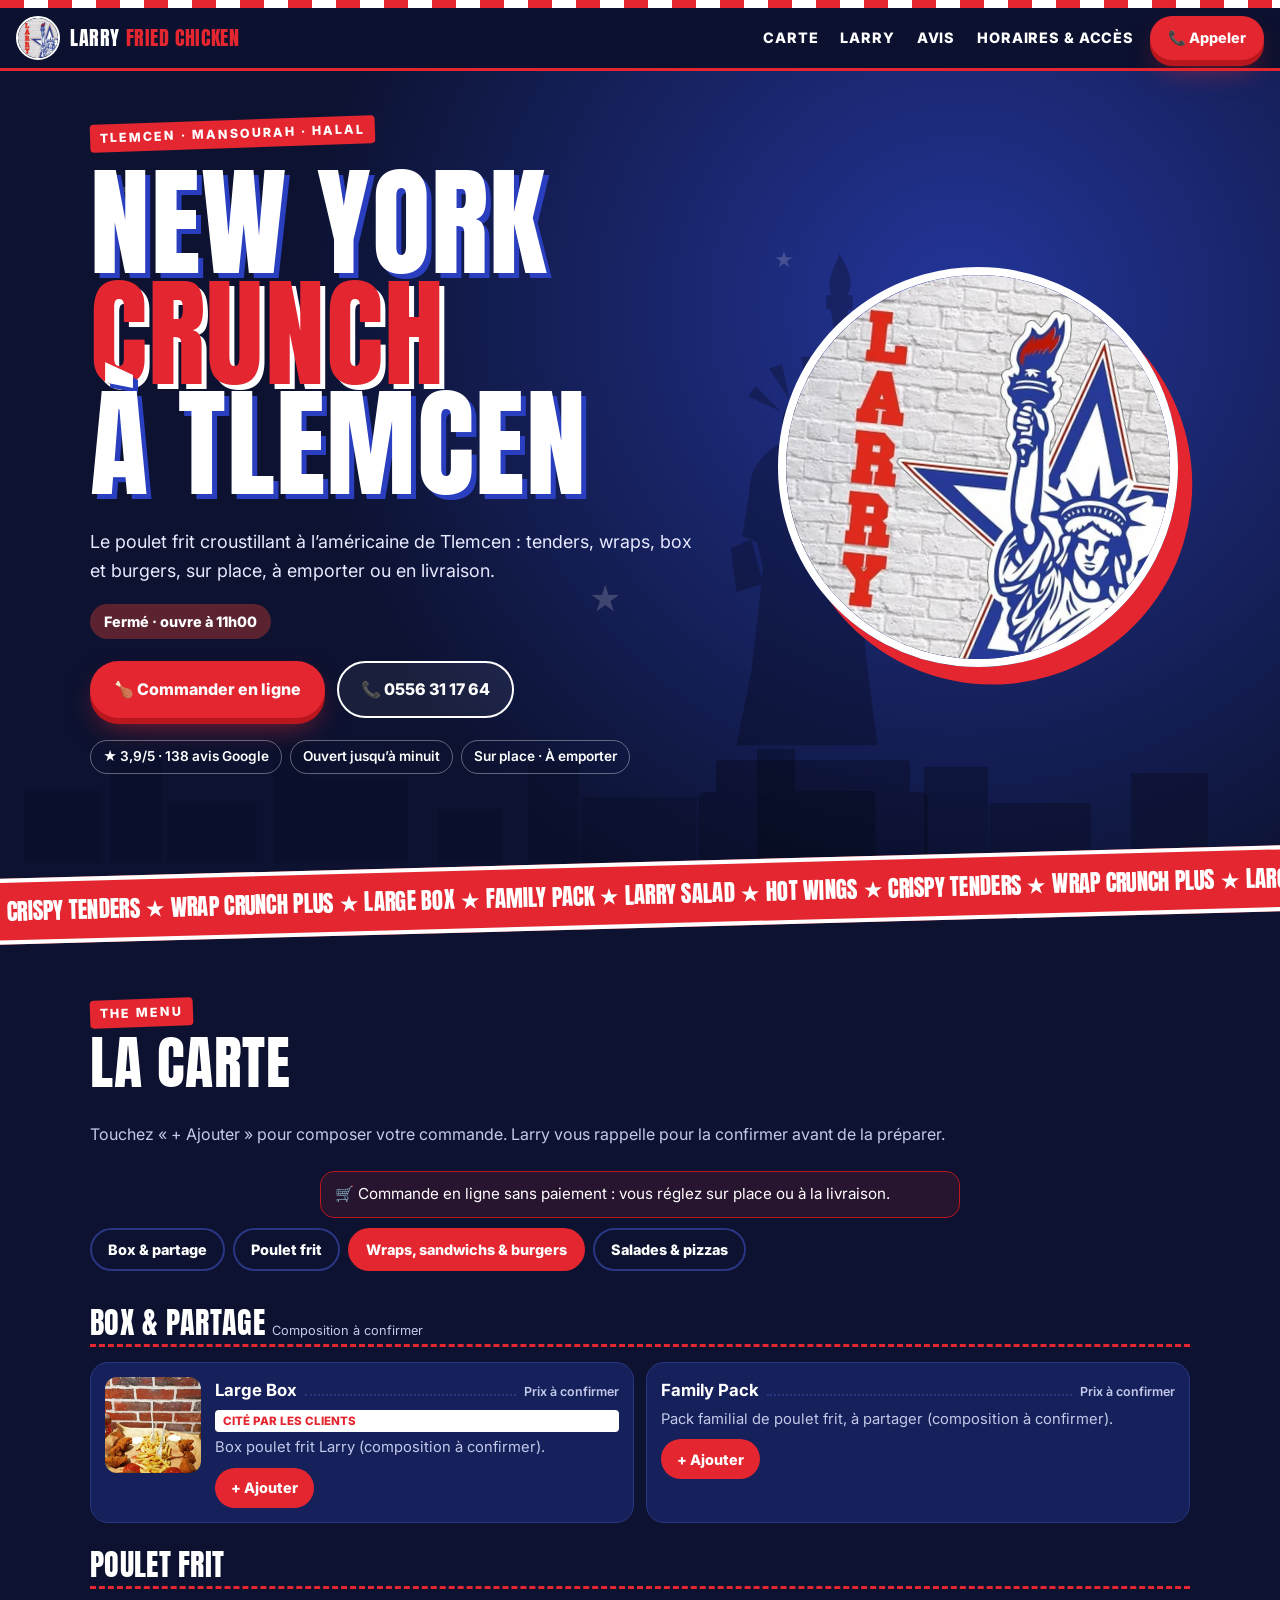
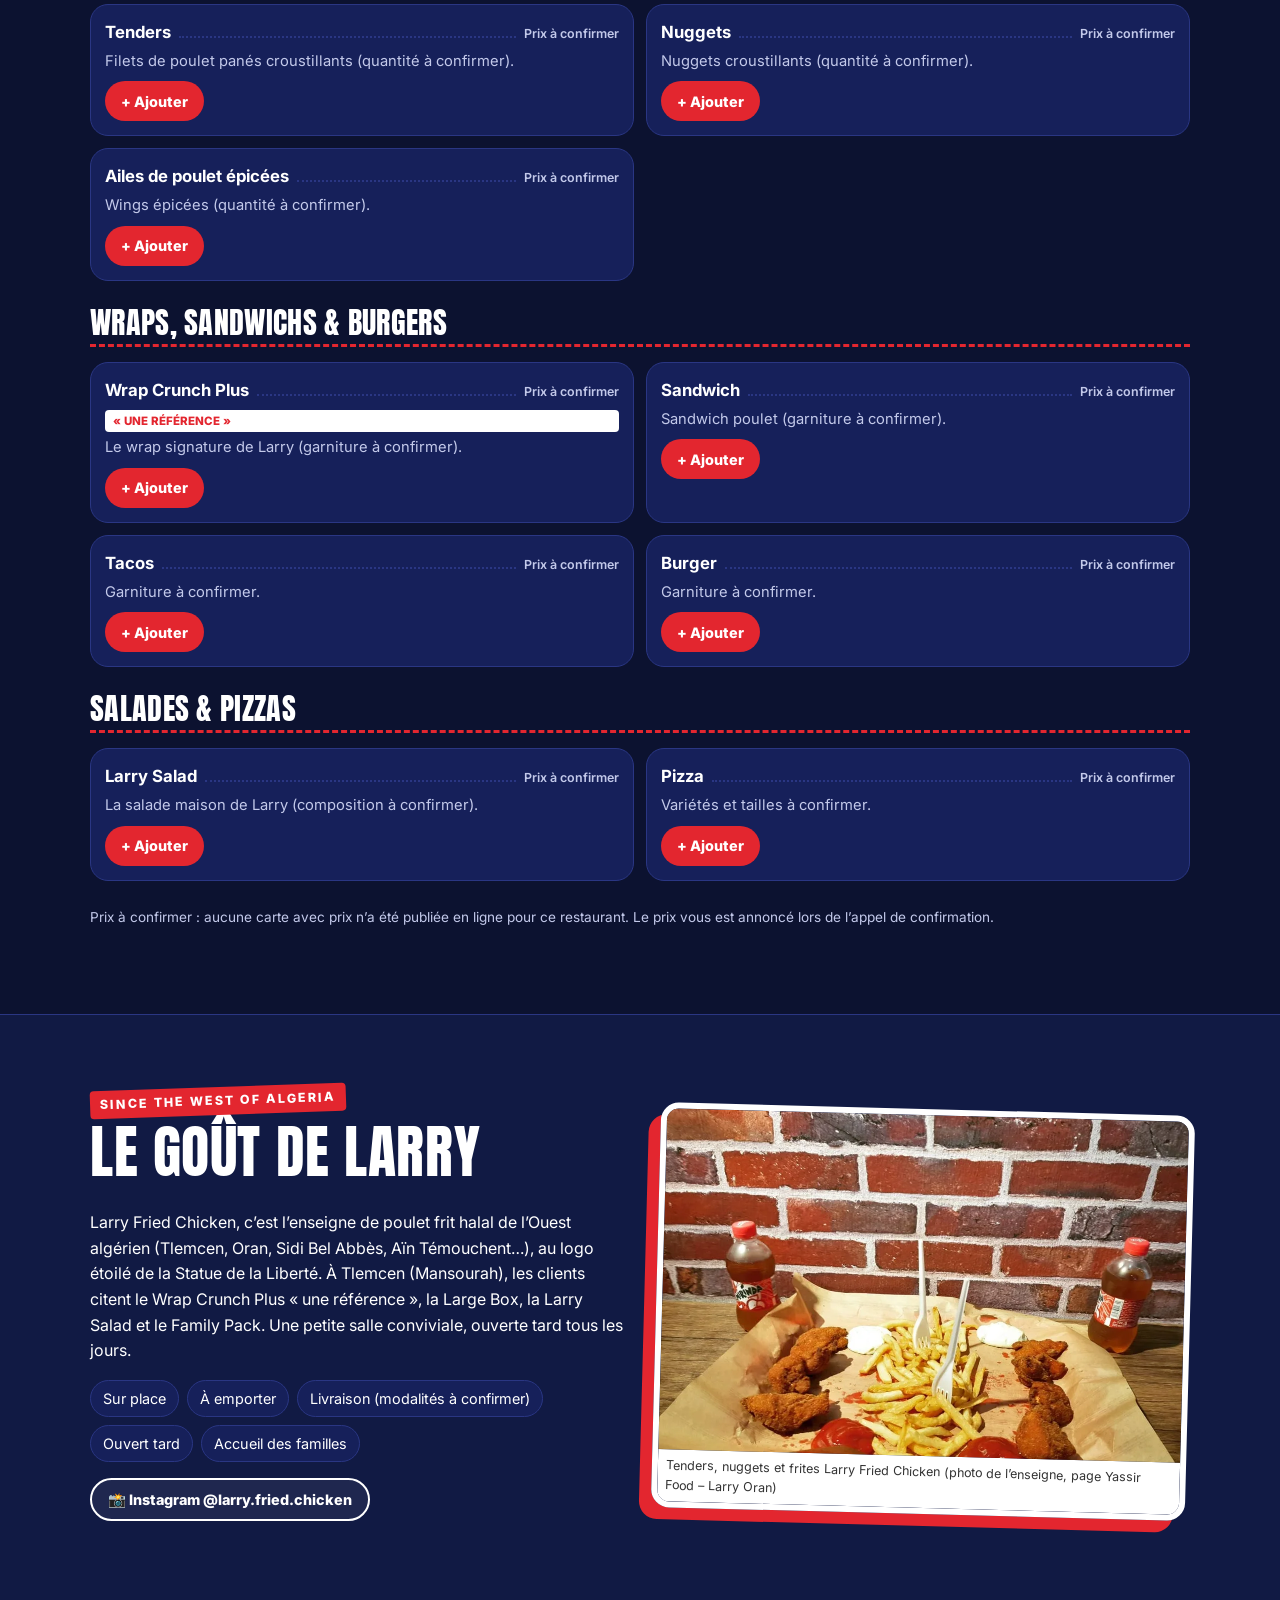
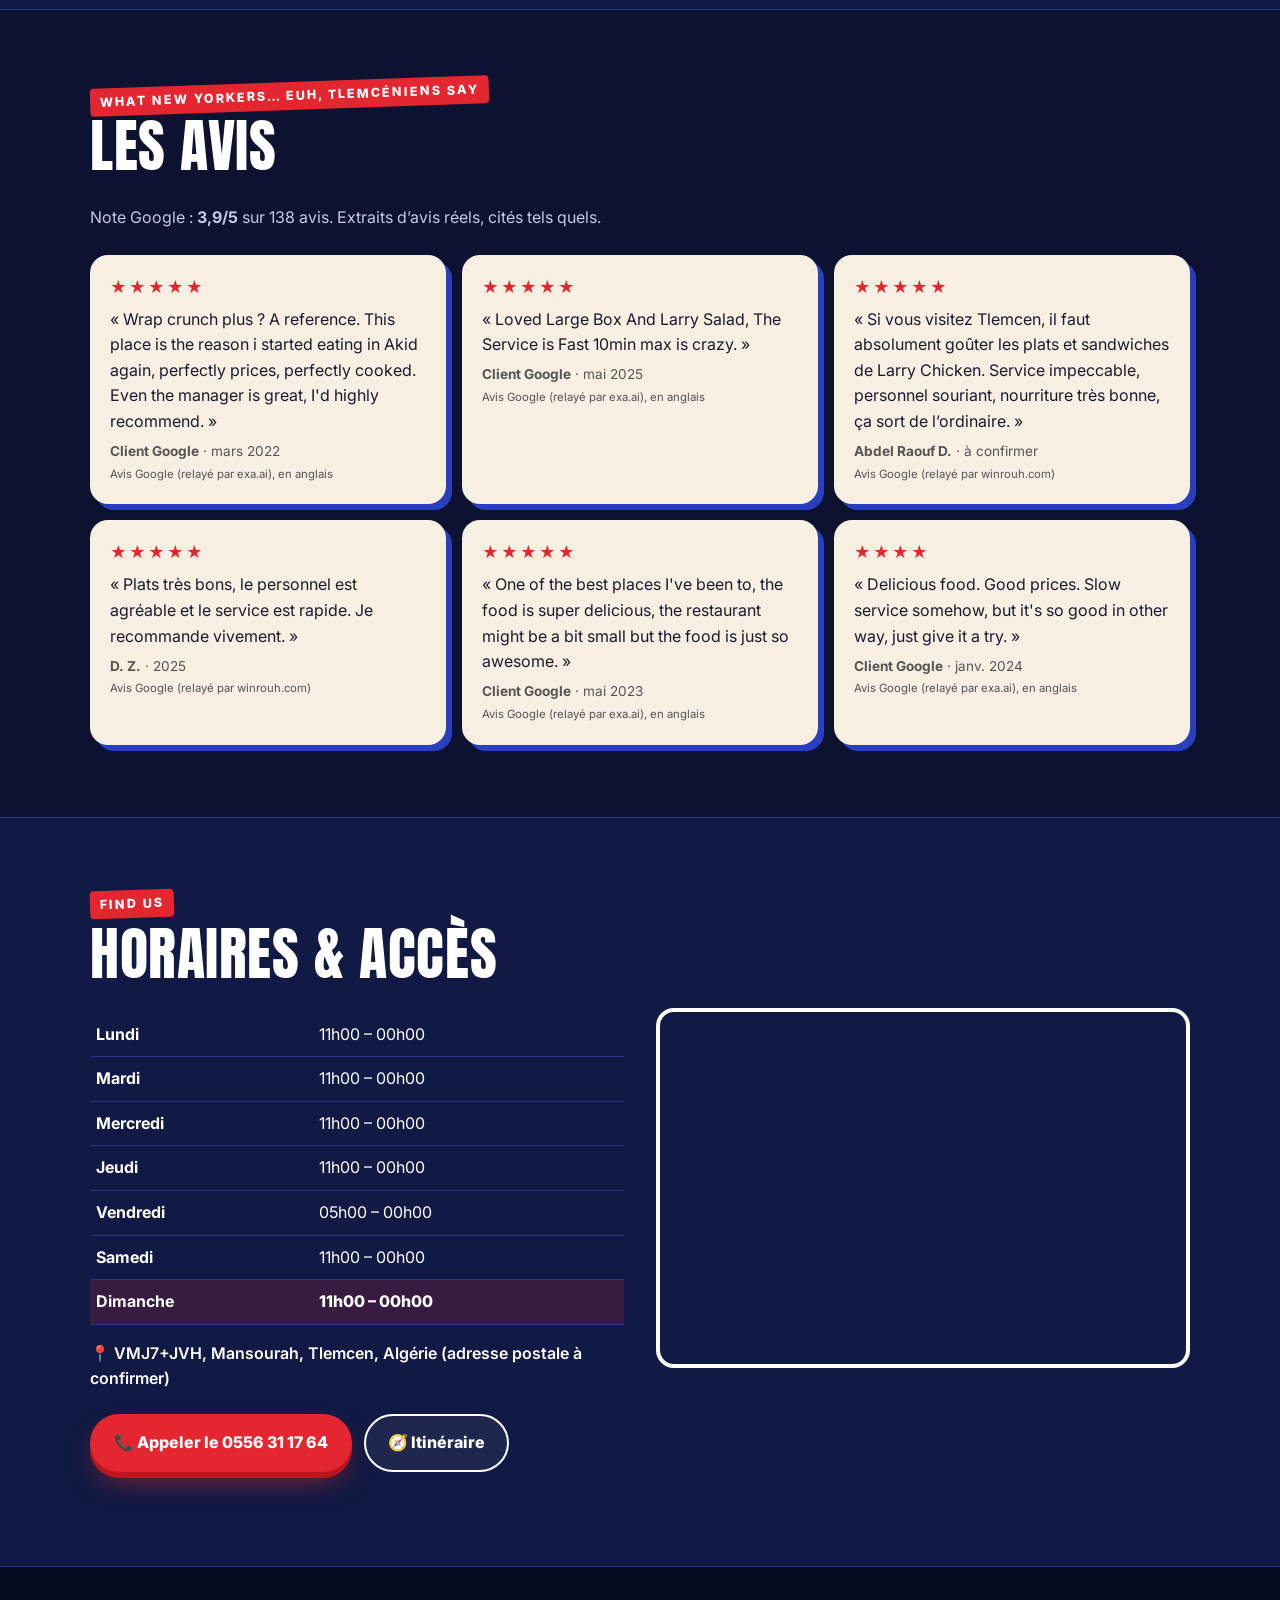
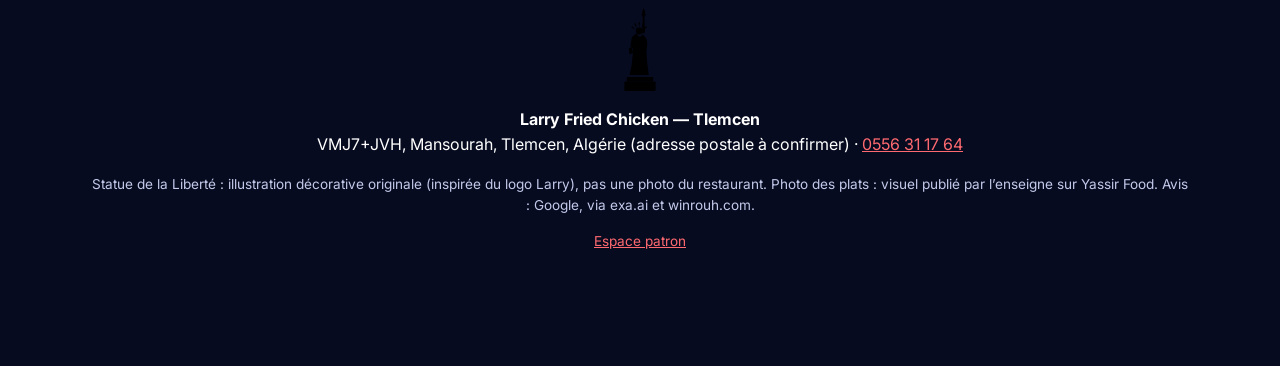
==== index.html @ 2570c144 "Site Larry Fried Chicken Tlemcen + CMS admin" ====
<!doctype html>
<html lang="fr"><head>
<meta charset="utf-8"><meta name="viewport" content="width=device-width,initial-scale=1,viewport-fit=cover">
<title>Larry Fried Chicken Tlemcen — poulet frit, tenders, wraps · Commande en ligne</title>
<meta name="description" content="Larry Fried Chicken à Tlemcen (Mansourah) : poulet frit croustillant à l’américaine, tenders, Wrap Crunch Plus, box et burgers. Ouvert tous les jours jusqu’à minuit. Commandez en ligne ou appelez le 0556 31 17 64.">
<meta name="theme-color" content="#0c1230"><link rel="icon" href="assets/img/favicon.png?v=mvju5tcx"><link rel="apple-touch-icon" href="assets/img/apple-touch-icon.png?v=mvju5tcx">
<meta property="og:title" content="Larry Fried Chicken — Tlemcen"><meta property="og:description" content="Poulet frit à l’américaine, tenders, wraps et box. Commande en ligne."><meta property="og:image" content="assets/img/logo.webp"><meta property="og:type" content="restaurant">
<link rel="preconnect" href="https://fonts.googleapis.com"><link rel="preconnect" href="https://fonts.gstatic.com" crossorigin>
<link href="https://fonts.googleapis.com/css2?family=Anton&family=Inter:wght@400;600;800&display=swap" rel="stylesheet">
<link rel="stylesheet" href="assets/css/style.css?v=mvju5tcx">
<script type="application/ld+json">{"@context":"https://schema.org","@type":"Restaurant","name":"Larry Fried Chicken (Tlemcen)","servesCuisine":"Fried chicken","telephone":"+213 556 31 17 64","address":{"@type":"PostalAddress","addressLocality":"Mansourah, Tlemcen","addressCountry":"DZ"},"geo":{"@type":"GeoCoordinates","latitude":34.881498,"longitude":-1.334999},"sameAs":["https://www.instagram.com/larry.fried.chicken/"],"aggregateRating":{"@type":"AggregateRating","ratingValue":"3.9","reviewCount":"138"}}</script>
</head><body>
<a class="skip" href="#carte">Aller à la carte</a>
<div class="stripes" aria-hidden="true"></div>
<header class="nav"><a class="brand" href="#top"><img src="assets/img/logo.webp?v=mvju5tcx" alt="Logo Larry Fried Chicken" width="44" height="44"><span>Larry <b>Fried Chicken</b></span></a>
<nav class="links" aria-label="Navigation"><a href="#carte">Carte</a><a href="#apropos">Larry</a><a href="#avis">Avis</a><a href="#infos">Horaires & accès</a></nav>
<a class="btn btn-green sm" data-tel href="tel:+213556311764">📞 Appeler</a></header>
<p class="notice" id="notice" hidden></p>
<main id="top">
<section class="hero">
 <div class="hero-sky" aria-hidden="true"><span class="star s1">★</span><span class="star s2">★</span><span class="star s3">★</span><div class="skyline"></div></div>
 <img class="liberty" src="assets/img/liberty.svg?v=mvju5tcx" alt="" aria-hidden="true">
 <div class="wrap hero-in">
  <p class="kick">Tlemcen · Mansourah · Halal</p>
  <h1>NEW&nbsp;YORK<br><span>CRUNCH</span><br>À TLEMCEN</h1>
  <p class="lead" id="tagline">Le poulet frit croustillant à l’américaine de Tlemcen : tenders, wraps, box et burgers, sur place, à emporter ou en livraison.</p>
  <p><span class="live-status">Horaires</span></p>
  <div class="cta"><a class="btn btn-green cta-order" href="#carte">🍗 Commander en ligne</a><a class="btn btn-ghost" data-tel href="tel:+213556311764">📞 0556 31 17 64</a></div>
  <ul class="badges"><li>★ 3,9/5 · 138 avis Google</li><li>Ouvert jusqu’à minuit</li><li>Sur place · À emporter</li></ul>
 </div>
 <img class="hero-logo" src="assets/img/logo.webp?v=mvju5tcx" alt="Logo Larry : la Statue de la Liberté devant une étoile bleue" width="400" height="400">
</section>
<div class="ticker" aria-hidden="true"><div>★ CRISPY TENDERS ★ WRAP CRUNCH PLUS ★ LARGE BOX ★ FAMILY PACK ★ LARRY SALAD ★ HOT WINGS ★ CRISPY TENDERS ★ WRAP CRUNCH PLUS ★ LARGE BOX ★ FAMILY PACK ★ LARRY SALAD ★ HOT WINGS ★</div></div>

<section class="sec" id="carte"><div class="wrap">
 <div class="sec-h"><p class="kick">The menu</p><h2>La carte</h2><p class="mut">Touchez « + Ajouter » pour composer votre commande. Larry vous rappelle pour la confirmer avant de la préparer.</p></div>
 <p class="od-intro cta-order">🛒 Commande en ligne sans paiement : vous réglez sur place ou à la livraison.</p>
 <div id="menu-list"><nav class="tabs" aria-label="Rubriques de la carte"><a href="#cat-box-partage" class="on">Box &amp; partage</a><a href="#cat-poulet-frit">Poulet frit</a><a href="#cat-wraps-sandwichs-burgers">Wraps, sandwichs &amp; burgers</a><a href="#cat-salades-pizzas">Salades &amp; pizzas</a></nav><section class="cat" id="cat-box-partage" data-ci="0"><h3>Box &amp; partage <small>Composition à confirmer</small></h3><ul class="items"><li data-ii="0" class="item has-img"><img src="assets/img/plateau-tenders.webp" alt="Large Box" loading="lazy" width="120" height="120"><div class="it-t"><div class="it-h"><b>Large Box</b><span class="dots"></span><span class="pr"><span class="pb">Prix à confirmer</span></span></div><span class="tag">Cité par les clients</span><p>Box poulet frit Larry (composition à confirmer).</p></div></li><li data-ii="1" class="item"><div class="it-t"><div class="it-h"><b>Family Pack</b><span class="dots"></span><span class="pr"><span class="pb">Prix à confirmer</span></span></div><p>Pack familial de poulet frit, à partager (composition à confirmer).</p></div></li></ul></section><section class="cat" id="cat-poulet-frit" data-ci="1"><h3>Poulet frit</h3><ul class="items"><li data-ii="0" class="item"><div class="it-t"><div class="it-h"><b>Tenders</b><span class="dots"></span><span class="pr"><span class="pb">Prix à confirmer</span></span></div><p>Filets de poulet panés croustillants (quantité à confirmer).</p></div></li><li data-ii="1" class="item"><div class="it-t"><div class="it-h"><b>Nuggets</b><span class="dots"></span><span class="pr"><span class="pb">Prix à confirmer</span></span></div><p>Nuggets croustillants (quantité à confirmer).</p></div></li><li data-ii="2" class="item"><div class="it-t"><div class="it-h"><b>Ailes de poulet épicées</b><span class="dots"></span><span class="pr"><span class="pb">Prix à confirmer</span></span></div><p>Wings épicées (quantité à confirmer).</p></div></li></ul></section><section class="cat" id="cat-wraps-sandwichs-burgers" data-ci="2"><h3>Wraps, sandwichs &amp; burgers</h3><ul class="items"><li data-ii="0" class="item"><div class="it-t"><div class="it-h"><b>Wrap Crunch Plus</b><span class="dots"></span><span class="pr"><span class="pb">Prix à confirmer</span></span></div><span class="tag">« Une référence »</span><p>Le wrap signature de Larry (garniture à confirmer).</p></div></li><li data-ii="1" class="item"><div class="it-t"><div class="it-h"><b>Sandwich</b><span class="dots"></span><span class="pr"><span class="pb">Prix à confirmer</span></span></div><p>Sandwich poulet (garniture à confirmer).</p></div></li><li data-ii="2" class="item"><div class="it-t"><div class="it-h"><b>Tacos</b><span class="dots"></span><span class="pr"><span class="pb">Prix à confirmer</span></span></div><p>Garniture à confirmer.</p></div></li><li data-ii="3" class="item"><div class="it-t"><div class="it-h"><b>Burger</b><span class="dots"></span><span class="pr"><span class="pb">Prix à confirmer</span></span></div><p>Garniture à confirmer.</p></div></li></ul></section><section class="cat" id="cat-salades-pizzas" data-ci="3"><h3>Salades &amp; pizzas</h3><ul class="items"><li data-ii="0" class="item"><div class="it-t"><div class="it-h"><b>Larry Salad</b><span class="dots"></span><span class="pr"><span class="pb">Prix à confirmer</span></span></div><p>La salade maison de Larry (composition à confirmer).</p></div></li><li data-ii="1" class="item"><div class="it-t"><div class="it-h"><b>Pizza</b><span class="dots"></span><span class="pr"><span class="pb">Prix à confirmer</span></span></div><p>Variétés et tailles à confirmer.</p></div></li></ul></section></div>
 <p class="mut sm" id="price-note">Prix à confirmer : aucune carte avec prix n’a été publiée en ligne pour ce restaurant. Le prix vous est annoncé lors de l’appel de confirmation.</p>
</div></section>

<section class="sec alt" id="apropos"><div class="wrap split">
 <div><p class="kick">Since the West of Algeria</p><h2>Le goût de Larry</h2><p id="about-text">Larry Fried Chicken, c’est l’enseigne de poulet frit halal de l’Ouest algérien (Tlemcen, Oran, Sidi Bel Abbès, Aïn Témouchent…), au logo étoilé de la Statue de la Liberté. À Tlemcen (Mansourah), les clients citent le Wrap Crunch Plus « une référence », la Large Box, la Larry Salad et le Family Pack. Une petite salle conviviale, ouverte tard tous les jours.</p><ul class="chips" id="services"><li>Sur place</li><li>À emporter</li><li>Livraison (modalités à confirmer)</li><li>Ouvert tard</li><li>Accueil des familles</li></ul>
 <p><a class="btn btn-ghost sm" href="https://www.instagram.com/larry.fried.chicken/" target="_blank" rel="noopener">📸 Instagram @larry.fried.chicken</a></p></div>
 <div class="gallery" id="gallery-grid"><figure><img src="assets/img/plateau-tenders.webp" alt="Tenders, nuggets et frites Larry Fried Chicken (photo de l’enseigne, page Yassir Food – Larry Oran)" loading="lazy"><figcaption>Tenders, nuggets et frites Larry Fried Chicken (photo de l’enseigne, page Yassir Food – Larry Oran)</figcaption></figure></div>
</div></section>

<section class="sec" id="avis"><div class="wrap">
 <div class="sec-h"><p class="kick">What New Yorkers… euh, Tlemcéniens say</p><h2>Les avis</h2><p class="mut">Note Google : <b>3,9/5</b> sur 138 avis. Extraits d’avis réels, cités tels quels.</p></div>
 <div class="reviews" id="reviews-grid"><blockquote class="rev"><div class="stars" aria-label="5 sur 5">★★★★★</div><p>« Wrap crunch plus ? A reference. This place is the reason i started eating in Akid again, perfectly prices, perfectly cooked. Even the manager is great, I&#39;d highly recommend. »</p><footer><b>Client Google</b> · mars 2022<br><small>Avis Google (relayé par exa.ai), en anglais</small></footer></blockquote><blockquote class="rev"><div class="stars" aria-label="5 sur 5">★★★★★</div><p>« Loved Large Box And Larry Salad, The Service is Fast 10min max is crazy. »</p><footer><b>Client Google</b> · mai 2025<br><small>Avis Google (relayé par exa.ai), en anglais</small></footer></blockquote><blockquote class="rev"><div class="stars" aria-label="5 sur 5">★★★★★</div><p>« Si vous visitez Tlemcen, il faut absolument goûter les plats et sandwiches de Larry Chicken. Service impeccable, personnel souriant, nourriture très bonne, ça sort de l’ordinaire. »</p><footer><b>Abdel Raouf D.</b> · à confirmer<br><small>Avis Google (relayé par winrouh.com)</small></footer></blockquote><blockquote class="rev"><div class="stars" aria-label="5 sur 5">★★★★★</div><p>« Plats très bons, le personnel est agréable et le service est rapide. Je recommande vivement. »</p><footer><b>D. Z.</b> · 2025<br><small>Avis Google (relayé par winrouh.com)</small></footer></blockquote><blockquote class="rev"><div class="stars" aria-label="5 sur 5">★★★★★</div><p>« One of the best places I&#39;ve been to, the food is super delicious, the restaurant might be a bit small but the food is just so awesome. »</p><footer><b>Client Google</b> · mai 2023<br><small>Avis Google (relayé par exa.ai), en anglais</small></footer></blockquote><blockquote class="rev"><div class="stars" aria-label="4 sur 5">★★★★</div><p>« Delicious food. Good prices. Slow service somehow, but it&#39;s so good in other way, just give it a try. »</p><footer><b>Client Google</b> · janv. 2024<br><small>Avis Google (relayé par exa.ai), en anglais</small></footer></blockquote></div>
</div></section>

<section class="sec alt" id="infos"><div class="wrap split">
 <div><p class="kick">Find us</p><h2>Horaires & accès</h2><div id="hours-box"><table class="hours"><tr data-day="Lundi"><th>Lundi</th><td>11h00 – 00h00</td></tr><tr data-day="Mardi"><th>Mardi</th><td>11h00 – 00h00</td></tr><tr data-day="Mercredi"><th>Mercredi</th><td>11h00 – 00h00</td></tr><tr data-day="Jeudi"><th>Jeudi</th><td>11h00 – 00h00</td></tr><tr data-day="Vendredi"><th>Vendredi</th><td>05h00 – 00h00</td></tr><tr data-day="Samedi"><th>Samedi</th><td>11h00 – 00h00</td></tr><tr data-day="Dimanche"><th>Dimanche</th><td>11h00 – 00h00</td></tr></table></div>
 <p class="addr">📍 VMJ7+JVH, Mansourah, Tlemcen, Algérie (adresse postale à confirmer)</p>
 <div class="cta"><a class="btn btn-green" data-tel href="tel:+213556311764">📞 Appeler le 0556 31 17 64</a><a class="btn btn-ghost" target="_blank" rel="noopener" href="https://www.google.com/maps/search/?api=1&query=34.881498,-1.334999">🧭 Itinéraire</a></div></div>
 <div class="map"><iframe title="Carte : Larry Fried Chicken Tlemcen" loading="lazy" src="https://maps.google.com/maps?q=34.881498,-1.334999&z=16&output=embed" referrerpolicy="no-referrer-when-downgrade"></iframe></div>
</div></section>
</main>
<footer class="foot"><div class="wrap"><img src="assets/img/liberty.svg?v=mvju5tcx" alt="" width="40" height="84" class="foot-lib"><p><b>Larry Fried Chicken — Tlemcen</b><br>VMJ7+JVH, Mansourah, Tlemcen, Algérie (adresse postale à confirmer) · <a data-tel href="tel:+213556311764">0556 31 17 64</a></p>
<p class="mut sm">Statue de la Liberté : illustration décorative originale (inspirée du logo Larry), pas une photo du restaurant. Photo des plats : visuel publié par l’enseigne sur Yassir Food. Avis : Google, via exa.ai et winrouh.com.</p><p class="mut sm"><a href="admin/">Espace patron</a></p></div></footer>
<a class="fab" data-tel href="tel:+213556311764" aria-label="Appeler Larry Fried Chicken">📞</a>
<script id="seed" type="application/json">{"info":{"name":"Larry Fried Chicken","kind":"Fried chicken · Tenders · Wraps · Burgers","tagline":"Le poulet frit croustillant à l’américaine de Tlemcen : tenders, wraps, box et burgers, sur place, à emporter ou en livraison.","phone":"+213 556 31 17 64","phone_display":"0556 31 17 64","whatsapp":"","address":"VMJ7+JVH, Mansourah, Tlemcen, Algérie (adresse postale à confirmer)","lat":34.881498,"lng":-1.334999,"rating":"3,9","reviews_count":"138","instagram":"https://www.instagram.com/larry.fried.chicken/","open":true,"notice":"","about":"Larry Fried Chicken, c’est l’enseigne de poulet frit halal de l’Ouest algérien (Tlemcen, Oran, Sidi Bel Abbès, Aïn Témouchent…), au logo étoilé de la Statue de la Liberté. À Tlemcen (Mansourah), les clients citent le Wrap Crunch Plus « une référence », la Large Box, la Larry Salad et le Family Pack. Une petite salle conviviale, ouverte tard tous les jours.","services":["Sur place","À emporter","Livraison (modalités à confirmer)","Ouvert tard","Accueil des familles"],"price_note":"Prix à confirmer : aucune carte avec prix n’a été publiée en ligne pour ce restaurant. Le prix vous est annoncé lors de l’appel de confirmation."},"hours":[{"day":"Lundi","slots":"11:00-00:00"},{"day":"Mardi","slots":"11:00-00:00"},{"day":"Mercredi","slots":"11:00-00:00"},{"day":"Jeudi","slots":"11:00-00:00"},{"day":"Vendredi","slots":"05:00-00:00"},{"day":"Samedi","slots":"11:00-00:00"},{"day":"Dimanche","slots":"11:00-00:00"}],"menu":[{"name":"Box & partage","note":"Composition à confirmer","items":[{"name":"Large Box","price":"","desc":"Box poulet frit Larry (composition à confirmer).","tag":"Cité par les clients","img":"assets/img/plateau-tenders.webp"},{"name":"Family Pack","price":"","desc":"Pack familial de poulet frit, à partager (composition à confirmer)."}]},{"name":"Poulet frit","items":[{"name":"Tenders","price":"","desc":"Filets de poulet panés croustillants (quantité à confirmer)."},{"name":"Nuggets","price":"","desc":"Nuggets croustillants (quantité à confirmer)."},{"name":"Ailes de poulet épicées","price":"","desc":"Wings épicées (quantité à confirmer)."}]},{"name":"Wraps, sandwichs & burgers","items":[{"name":"Wrap Crunch Plus","price":"","desc":"Le wrap signature de Larry (garniture à confirmer).","tag":"« Une référence »"},{"name":"Sandwich","price":"","desc":"Sandwich poulet (garniture à confirmer)."},{"name":"Tacos","price":"","desc":"Garniture à confirmer."},{"name":"Burger","price":"","desc":"Garniture à confirmer."}]},{"name":"Salades & pizzas","items":[{"name":"Larry Salad","price":"","desc":"La salade maison de Larry (composition à confirmer)."},{"name":"Pizza","price":"","desc":"Variétés et tailles à confirmer."}]}],"order_options":{"enabled":true,"sauces":[],"extras":[]},"gallery":[{"src":"assets/img/plateau-tenders.webp","alt":"Tenders, nuggets et frites Larry Fried Chicken (photo de l’enseigne, page Yassir Food – Larry Oran)"}],"reviews":[{"author":"Client Google","text":"Wrap crunch plus ? A reference. This place is the reason i started eating in Akid again, perfectly prices, perfectly cooked. Even the manager is great, I'd highly recommend.","date":"mars 2022","rating":5,"source":"Avis Google (relayé par exa.ai), en anglais"},{"author":"Client Google","text":"Loved Large Box And Larry Salad, The Service is Fast 10min max is crazy.","date":"mai 2025","rating":5,"source":"Avis Google (relayé par exa.ai), en anglais"},{"author":"Abdel Raouf D.","text":"Si vous visitez Tlemcen, il faut absolument goûter les plats et sandwiches de Larry Chicken. Service impeccable, personnel souriant, nourriture très bonne, ça sort de l’ordinaire.","date":"à confirmer","rating":5,"source":"Avis Google (relayé par winrouh.com)"},{"author":"D. Z.","text":"Plats très bons, le personnel est agréable et le service est rapide. Je recommande vivement.","date":"2025","rating":5,"source":"Avis Google (relayé par winrouh.com)"},{"author":"Client Google","text":"One of the best places I've been to, the food is super delicious, the restaurant might be a bit small but the food is just so awesome.","date":"mai 2023","rating":5,"source":"Avis Google (relayé par exa.ai), en anglais"},{"author":"Client Google","text":"Delicious food. Good prices. Slow service somehow, but it's so good in other way, just give it a try.","date":"janv. 2024","rating":4,"source":"Avis Google (relayé par exa.ai), en anglais"}]}</script>
<script src="config.js?v=mvju5tcx"></script><script src="assets/js/render.js?v=mvju5tcx"></script><script src="assets/js/live.js?v=mvju5tcx"></script><script src="assets/js/order.js?v=mvju5tcx"></script>
</body></html>
---- assets/css/style.css ----
[hidden]{display:none!important}
:root{--bg:#0c1230;--bg2:#111a44;--card:#16205a;--line:#2a3683;--txt:#fff;--mut:#c3c9ea;--g:#e3262f;--g2:#b9161e;--b:#2a3fbf;--cream:#f6efe2;--o:#ffb22e;--r:18px;--f:Inter,system-ui,-apple-system,"Segoe UI",Roboto,Arial,sans-serif;--d:Anton,Impact,"Arial Narrow Bold",sans-serif}
*{box-sizing:border-box}html{scroll-behavior:smooth;scroll-padding-top:72px}body{margin:0;background:var(--bg);color:var(--txt);font:16px/1.6 var(--f);-webkit-font-smoothing:antialiased;overflow-x:hidden}
img{max-width:100%;display:block}a{color:#ff6a70}h1,h2,h3{line-height:1.02;margin:0 0 .5em;font-family:var(--d);font-weight:400;letter-spacing:.01em;text-transform:uppercase}h2{font-size:clamp(2.2rem,7vw,3.6rem)}
.skip{position:absolute;left:-999px}.skip:focus{left:8px;top:8px;z-index:99;background:#fff;color:#000;padding:8px}
.stripes{height:8px;background:repeating-linear-gradient(90deg,var(--g) 0 24px,#fff 24px 48px)}
.wrap{max-width:1140px;margin:0 auto;padding:0 20px}.mut{color:var(--mut)}.sm{font-size:.88rem}
.nav{position:sticky;top:0;z-index:20;display:flex;align-items:center;gap:16px;padding:8px 16px;background:rgba(12,18,48,.9);backdrop-filter:blur(12px);border-bottom:3px solid var(--g)}
.brand{display:flex;align-items:center;gap:10px;color:#fff;text-decoration:none;font-family:var(--d);font-size:1.25rem;text-transform:uppercase;letter-spacing:.03em}.brand b{color:var(--g);font-weight:400}.brand img{border-radius:50%;border:2px solid #fff}
.links{display:none;gap:22px;margin-left:auto}.links a{color:#fff;text-decoration:none;font-weight:800;font-size:.9rem;text-transform:uppercase;letter-spacing:.06em}.links a:hover{color:var(--g)}
.nav .btn{margin-left:auto}@media(min-width:900px){.links{display:flex}.nav .btn{margin-left:0}}
.btn{display:inline-flex;align-items:center;justify-content:center;gap:8px;padding:14px 22px;border-radius:999px;font-weight:800;text-decoration:none;border:2px solid transparent;transition:transform .15s,background .15s;min-height:48px;cursor:pointer;font-family:var(--f);font-size:1rem}
.btn:hover{transform:translateY(-2px)}.btn.sm{padding:8px 16px;min-height:40px;font-size:.9rem}
.btn-green{background:var(--g);color:#fff;box-shadow:0 6px 0 var(--g2),0 14px 30px -10px rgba(227,38,47,.7)}.btn-green:hover{background:#f23a43}
.btn-ghost{border-color:#fff;color:#fff;background:rgba(255,255,255,.06)}.btn-ghost:hover{background:#fff;color:var(--bg)}
.notice{margin:0;padding:10px 16px;background:var(--o);color:#1a0d00;font-weight:800;text-align:center}
.hero{position:relative;overflow:hidden;min-height:88vh;display:flex;align-items:center;background:radial-gradient(circle at 75% 30%,#24359a 0,var(--bg) 60%);padding:40px 0 80px}
.hero-sky .star{position:absolute;color:#fff;opacity:.18;font-size:2rem}.s1{top:12%;left:8%}.s2{top:22%;right:38%;font-size:1.2rem!important}.s3{bottom:30%;left:46%}
.skyline{position:absolute;left:0;right:0;bottom:0;height:120px;opacity:.5;background:
linear-gradient(#0a0f28,#0a0f28) 2% 100%/6% 60% no-repeat,linear-gradient(#0a0f28,#0a0f28) 9% 100%/4% 90% no-repeat,linear-gradient(#0a0f28,#0a0f28) 14% 100%/7% 50% no-repeat,linear-gradient(#0a0f28,#0a0f28) 22% 100%/3% 100% no-repeat,linear-gradient(#0a0f28,#0a0f28) 26% 100%/8% 70% no-repeat,linear-gradient(#0a0f28,#0a0f28) 36% 100%/5% 45% no-repeat,linear-gradient(#0a0f28,#0a0f28) 43% 100%/4% 85% no-repeat,linear-gradient(#0a0f28,#0a0f28) 50% 100%/9% 55% no-repeat,linear-gradient(#0a0f28,#0a0f28) 61% 100%/3% 95% no-repeat,linear-gradient(#0a0f28,#0a0f28) 66% 100%/7% 60% no-repeat,linear-gradient(#0a0f28,#0a0f28) 76% 100%/5% 80% no-repeat,linear-gradient(#0a0f28,#0a0f28) 84% 100%/8% 50% no-repeat,linear-gradient(#0a0f28,#0a0f28) 94% 100%/6% 75% no-repeat}
.liberty{position:absolute;right:-30px;bottom:0;height:78%;width:auto;color:#2a3fbf;opacity:.35;pointer-events:none}
.hero-in{position:relative;z-index:2;width:100%}
.hero h1{font-size:clamp(3.4rem,15vw,7.5rem);margin:.1em 0 .25em;line-height:.92;text-shadow:5px 5px 0 var(--b)}.hero h1 span{color:var(--g);-webkit-text-stroke:0;text-shadow:5px 5px 0 #fff}
.kick{display:inline-block;margin:0 0 .6em;font-weight:800;text-transform:uppercase;letter-spacing:.16em;font-size:.78rem;color:#fff;background:var(--g);padding:4px 10px;border-radius:4px;transform:rotate(-2deg)}
.lead{font-size:1.12rem;max-width:34em;color:#e7eaff}
.cta{display:flex;flex-wrap:wrap;gap:12px;margin:22px 0}
.badges{list-style:none;padding:0;margin:0;display:flex;flex-wrap:wrap;gap:8px}.badges li{border:1px solid rgba(255,255,255,.35);border-radius:999px;padding:5px 12px;font-size:.85rem;font-weight:600}
.hero-logo{display:none}
@media(min-width:900px){.hero-in{max-width:1140px}.hero-logo{display:block;position:absolute;right:8%;top:50%;transform:translateY(-50%) rotate(6deg);width:min(34vw,400px);height:auto;border-radius:50%;border:8px solid #fff;box-shadow:16px 16px 0 var(--g);z-index:2}.liberty{right:auto;left:52%;opacity:.25}}
.live-status{display:inline-block;padding:6px 14px;border-radius:999px;font-weight:800;font-size:.9rem;background:rgba(255,255,255,.1)}.is-open{background:#17a34a}.is-closed{background:#5b2330}
.ticker{background:var(--g);color:#fff;overflow:hidden;white-space:nowrap;font-family:var(--d);font-size:1.4rem;padding:10px 0;transform:rotate(-1.5deg) scale(1.03);border-block:4px solid #fff}
.ticker div{display:inline-block;animation:tk 30s linear infinite}@keyframes tk{to{transform:translateX(-50%)}}
@media(prefers-reduced-motion:reduce){.ticker div{animation:none}html{scroll-behavior:auto}}
.sec{padding:72px 0}.sec.alt{background:var(--bg2);border-block:1px solid var(--line)}.sec-h{margin-bottom:24px}
.tabs{position:sticky;top:62px;z-index:10;display:flex;gap:8px;overflow-x:auto;padding:10px 0;margin-bottom:12px;background:var(--bg);scrollbar-width:none}.tabs::-webkit-scrollbar{display:none}
.tabs a{flex:none;padding:8px 16px;border-radius:999px;border:2px solid var(--line);color:#fff;text-decoration:none;font-weight:800;font-size:.9rem}.tabs a.on{background:var(--g);border-color:var(--g)}
.cat{margin:26px 0}.cat h3{font-size:1.9rem;color:#fff;border-bottom:3px dashed var(--g);padding-bottom:6px}.cat h3 small{font-family:var(--f);font-size:.8rem;color:var(--mut);text-transform:none;letter-spacing:0}
.items{list-style:none;margin:0;padding:0;display:grid;gap:12px}@media(min-width:760px){.items{grid-template-columns:1fr 1fr}}
.item{display:flex;gap:14px;background:var(--card);border:1px solid var(--line);border-radius:var(--r);padding:14px}.item img{width:96px;height:96px;object-fit:cover;border-radius:12px;flex:none}
.it-t{flex:1;min-width:0}.it-h{display:flex;align-items:baseline;gap:8px}.it-h b{font-size:1.05rem}.dots{flex:1;border-bottom:2px dotted var(--line)}.pr{font-weight:800;color:var(--o);white-space:nowrap}.pb{font-size:.78rem;color:var(--mut);font-weight:600}
.item p{margin:4px 0 0;color:var(--mut);font-size:.92rem}.tag{display:inline-block;margin-top:6px;font-size:.72rem;font-weight:800;text-transform:uppercase;background:#fff;color:var(--g);padding:2px 8px;border-radius:4px}
.split{display:grid;gap:32px}@media(min-width:900px){.split{grid-template-columns:1fr 1fr;align-items:center}}
.chips{list-style:none;padding:0;display:flex;flex-wrap:wrap;gap:8px}.chips li{background:var(--card);border:1px solid var(--line);border-radius:999px;padding:6px 12px;font-size:.9rem}
.gallery{display:grid;gap:12px}.gallery figure{margin:0;border-radius:var(--r);overflow:hidden;border:6px solid #fff;transform:rotate(1.5deg);box-shadow:-12px 12px 0 var(--g)}.gallery figcaption{background:#fff;color:#333;font-size:.78rem;padding:6px 8px}
.reviews{display:grid;gap:16px}@media(min-width:760px){.reviews{grid-template-columns:repeat(3,1fr)}}
.rev{margin:0;background:var(--cream);color:#1b1b2e;border-radius:var(--r);padding:20px;box-shadow:6px 6px 0 var(--b)}.rev p{margin:.4em 0}.rev footer{font-size:.85rem;color:#555}.stars{color:var(--g);letter-spacing:2px}
.hours{width:100%;border-collapse:collapse}.hours th,.hours td{text-align:left;padding:9px 6px;border-bottom:1px solid var(--line)}.hours tr.today{background:rgba(227,38,47,.18);font-weight:800}
.addr{font-weight:600}.map iframe{width:100%;height:360px;border:0;border-radius:var(--r);border:4px solid #fff}
.foot{padding:40px 0 100px;background:#070b20;text-align:center}.foot-lib{margin:0 auto 10px;color:var(--g);height:84px;width:auto}
.fab{position:fixed;right:16px;bottom:16px;z-index:30;width:58px;height:58px;border-radius:50%;background:var(--g);display:grid;place-items:center;font-size:1.6rem;text-decoration:none;box-shadow:0 8px 24px rgba(0,0,0,.5);border:3px solid #fff}
@media(min-width:900px){.fab{display:none}}
.reveal{opacity:1}
/* ---- commande en ligne (repris du site Snack 111, recoloré) ---- */
.od-intro{margin:10px auto 0;max-width:640px;background:rgba(227,38,47,.12);border:1px solid var(--g2);border-radius:14px;padding:10px 14px;font-size:.95rem}
.it-t{display:flex;flex-direction:column}.od-plus{align-self:flex-start;margin-top:8px;background:var(--g);color:#fff;border:0;border-radius:999px;font:800 .9rem var(--f);padding:8px 16px;min-height:40px;cursor:pointer}.od-plus:hover{background:#f23a43}
.od-lock{overflow:hidden}.od-ov{position:fixed;inset:0;background:rgba(0,0,0,.6);z-index:60;backdrop-filter:blur(2px)}
.od-bar{position:fixed;z-index:50;left:12px;right:12px;bottom:calc(12px + env(safe-area-inset-bottom));display:flex;align-items:center;gap:12px;background:var(--g);color:#fff;border:0;border-radius:999px;padding:12px 20px;font:800 1rem var(--f);box-shadow:0 12px 40px -10px rgba(227,38,47,.7);cursor:pointer;min-height:56px}
.od-bar b{margin-left:auto}.od-count{background:#fff;color:var(--g);border-radius:999px;min-width:28px;height:28px;display:grid;place-items:center;font-size:.9rem}
@media(min-width:900px){.od-bar{left:auto;right:24px;bottom:24px;width:360px}}
.od-sheet,.od-drawer{position:fixed;z-index:70;background:var(--bg2);color:var(--txt);border:1px solid var(--line);display:flex;flex-direction:column;max-height:92vh;overflow:auto;left:0;right:0;bottom:0;border-radius:22px 22px 0 0;box-shadow:0 -20px 60px rgba(0,0,0,.5);animation:odup .25s ease-out}
@keyframes odup{from{transform:translateY(30px);opacity:0}}
@media(min-width:900px){.od-sheet{left:50%;right:auto;bottom:auto;top:50%;transform:translate(-50%,-50%);width:520px;border-radius:22px;animation:none}.od-drawer{left:auto;top:0;bottom:0;width:440px;max-height:none;border-radius:22px 0 0 22px}}
.od-hero{width:100%;height:180px;object-fit:cover;border-radius:22px 22px 0 0}.od-pad{padding:18px 18px calc(18px + env(safe-area-inset-bottom))}
.od-x{position:absolute;right:12px;top:12px;width:40px;height:40px;border-radius:50%;border:0;background:rgba(0,0,0,.55);color:#fff;font-size:1.5rem;cursor:pointer;z-index:2}
.od-head{position:sticky;top:0;display:flex;align-items:center;justify-content:space-between;padding:16px 18px;border-bottom:1px solid var(--line);background:var(--bg2);z-index:2}.od-head h3{margin:0}.od-head .od-x{position:static}
.od-scroll{padding:0 18px calc(20px + env(safe-area-inset-bottom))}.od-price{color:var(--g);font-weight:900;font-size:1.2rem;margin:.2em 0 .6em}
.od-sheet fieldset,.od-drawer fieldset{border:0;padding:0;margin:14px 0}.od-sheet legend,.od-drawer legend{font-weight:800;margin-bottom:8px}legend small{color:var(--mut);font-weight:600}
.od-chips{display:flex;flex-wrap:wrap;gap:8px}.od-chip input{position:absolute;opacity:0}.od-chip span{display:inline-block;border:1px solid var(--line);border-radius:999px;padding:8px 14px;cursor:pointer;background:var(--card)}.od-chip input:checked+span{border-color:var(--o);color:var(--o);text-decoration:line-through}.od-chip input[name=ex]:checked+span{border-color:var(--g);color:var(--g);text-decoration:none}.od-chip input:focus-visible+span{outline:2px solid var(--g)}
.od-sheet input,.od-sheet select,.od-drawer input,.od-drawer select,.od-drawer textarea{width:100%;background:var(--card);color:var(--txt);border:1px solid var(--line);border-radius:12px;padding:12px;font:16px var(--f);margin-top:4px}
[aria-invalid=true]{border-color:#ff5a5a!important}
.od-foot{position:sticky;bottom:0;display:flex;gap:12px;align-items:center;background:var(--bg2);padding-top:12px}.od-add{flex:1}
.od-qty{display:flex;align-items:center;border:1px solid var(--line);border-radius:999px;overflow:hidden}.od-qty button{width:44px;height:44px;border:0;background:var(--card);color:var(--txt);font-size:1.3rem;cursor:pointer}.od-qty output{min-width:32px;text-align:center;font-weight:800}.od-qty.sm button{width:36px;height:36px;font-size:1rem}
.od-lines{list-style:none;padding:0;margin:8px 0}.od-lines li{display:flex;justify-content:space-between;gap:10px;padding:12px 0;border-bottom:1px solid var(--line)}.od-lines small{display:block;color:var(--mut);line-height:1.35}.od-lr{display:flex;flex-direction:column;align-items:flex-end;gap:6px;white-space:nowrap}
.od-link{background:none;border:0;color:var(--g);padding:4px 0;cursor:pointer;font:600 .85rem var(--f)}
.od-total{display:flex;justify-content:space-between;font-size:1.15rem;margin:12px 0 4px}.od-total b{color:var(--g)}.sm{font-size:.85rem}
.od-seg{display:grid;grid-template-columns:1fr 1fr;gap:8px}.od-seg input{position:absolute;opacity:0}.od-seg span{display:block;text-align:center;border:1px solid var(--line);border-radius:12px;padding:12px;cursor:pointer;background:var(--card);font-weight:700}.od-seg input:checked+span{border-color:var(--g);color:var(--g);background:rgba(227,38,47,.12)}
.od-f{display:block;margin:12px 0;font-weight:700}.od-f small{font-weight:400}
.od-call{display:flex;gap:12px;align-items:flex-start;background:rgba(255,138,31,.1);border:1px solid var(--o);border-radius:14px;padding:12px 14px;margin:16px 0}.od-call span{font-size:1.5rem}.od-call p{margin:0}.od-call.big{font-size:1.1rem}
.od-err{color:#ff7a7a;font-weight:700}.od-send{width:100%}.od-send:disabled{opacity:.6}.od-alt{display:grid;gap:10px;margin:14px 0}.od-ref{color:var(--g);letter-spacing:.1em}
.od-toast{position:fixed;z-index:80;left:50%;bottom:90px;transform:translateX(-50%);background:#fff;color:#fff;font-weight:800;padding:10px 18px;border-radius:999px;box-shadow:0 10px 30px rgba(0,0,0,.4)}
body:has(.od-bar:not([hidden])) .footer,body:has(.od-bar:not([hidden])) main{padding-bottom:70px}
body:has(.od-bar:not([hidden])) .fab{display:none}
.od-count{background:#fff!important;color:var(--g)!important}.od-price,.od-total b,.od-ref{color:var(--o)!important}
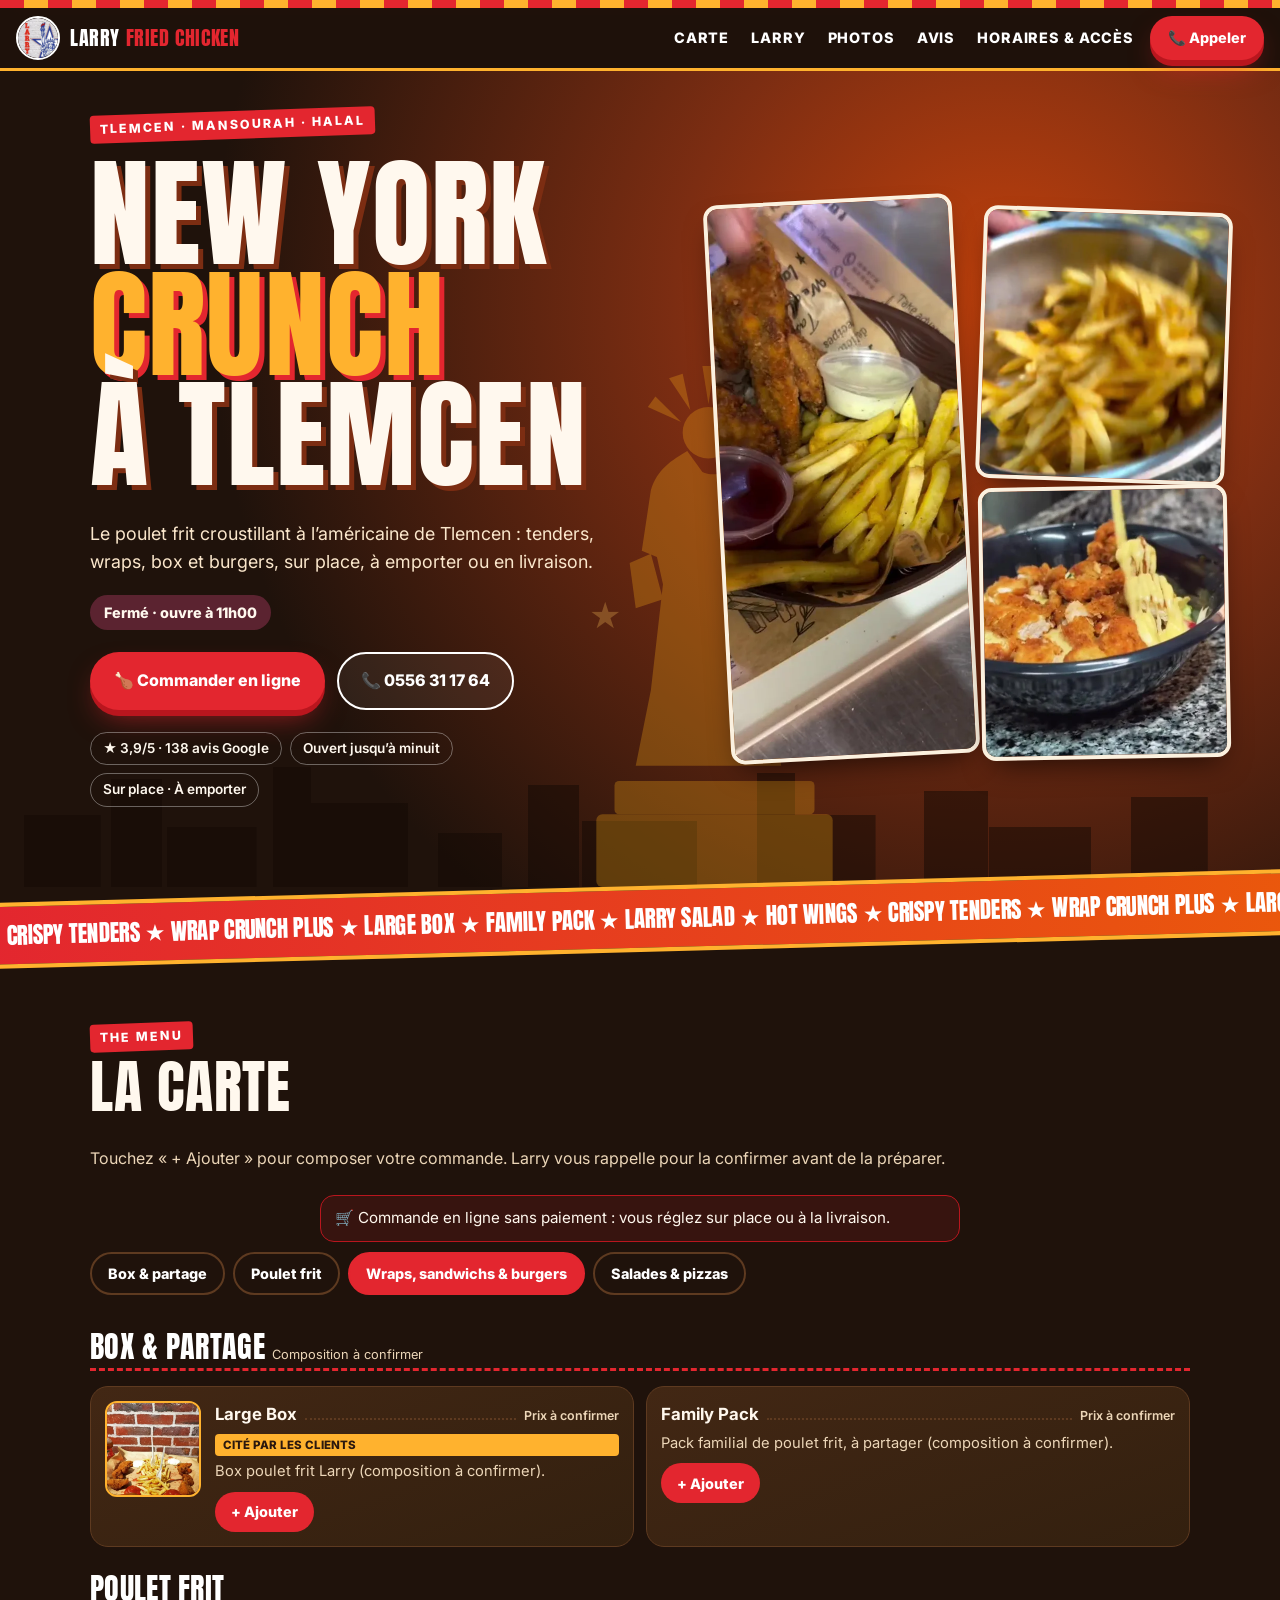
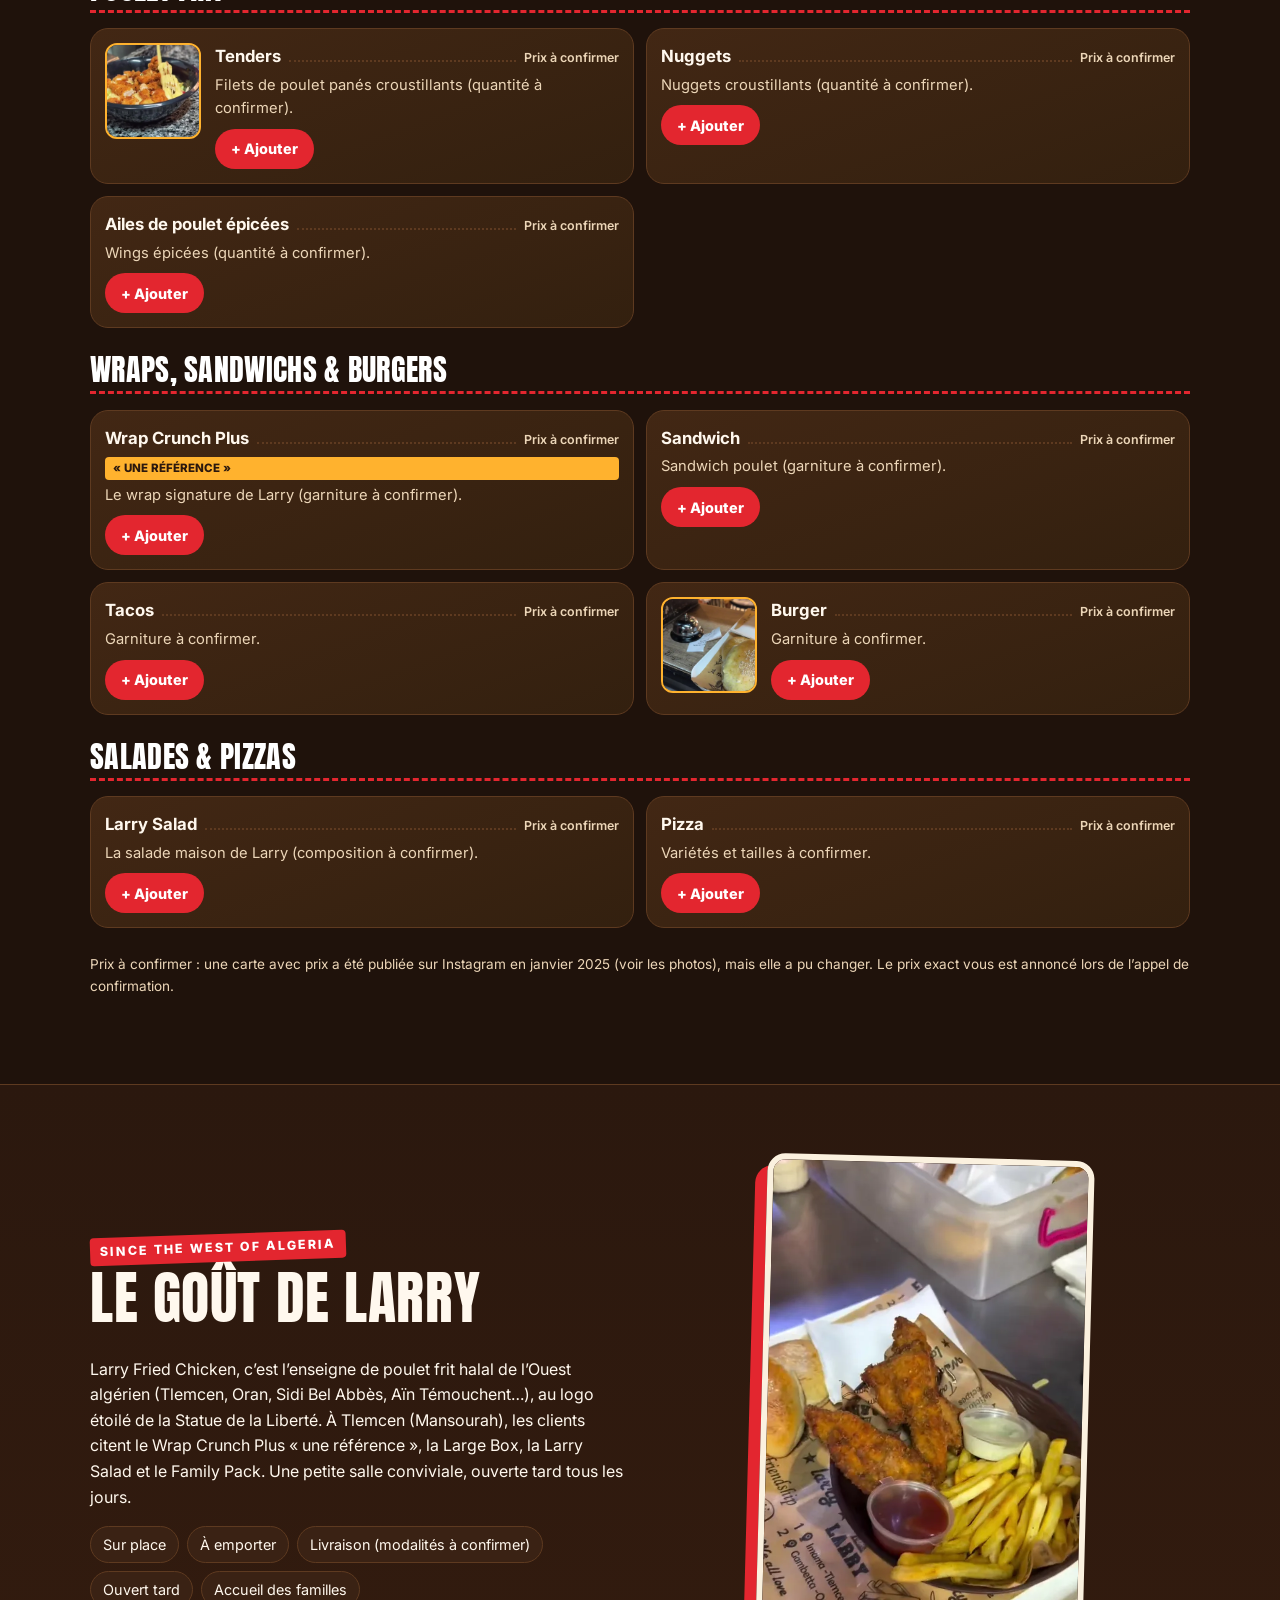
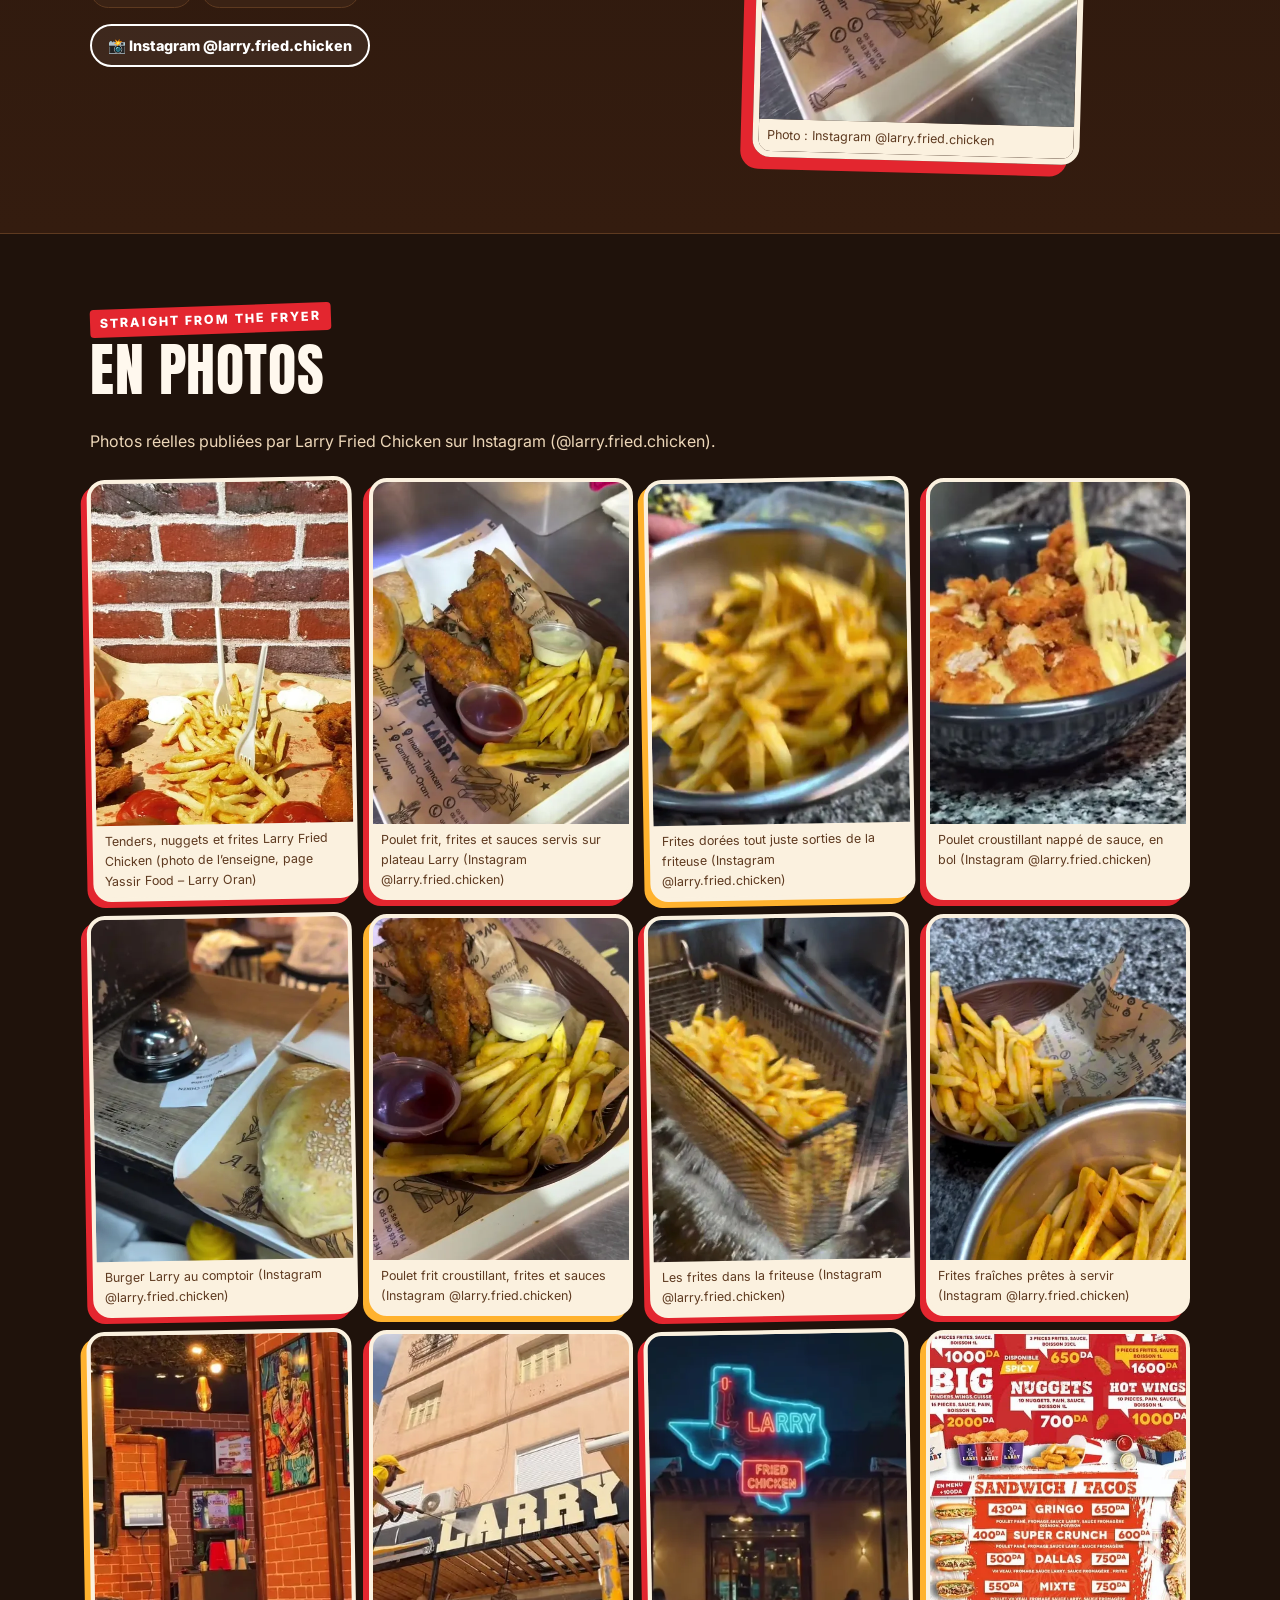
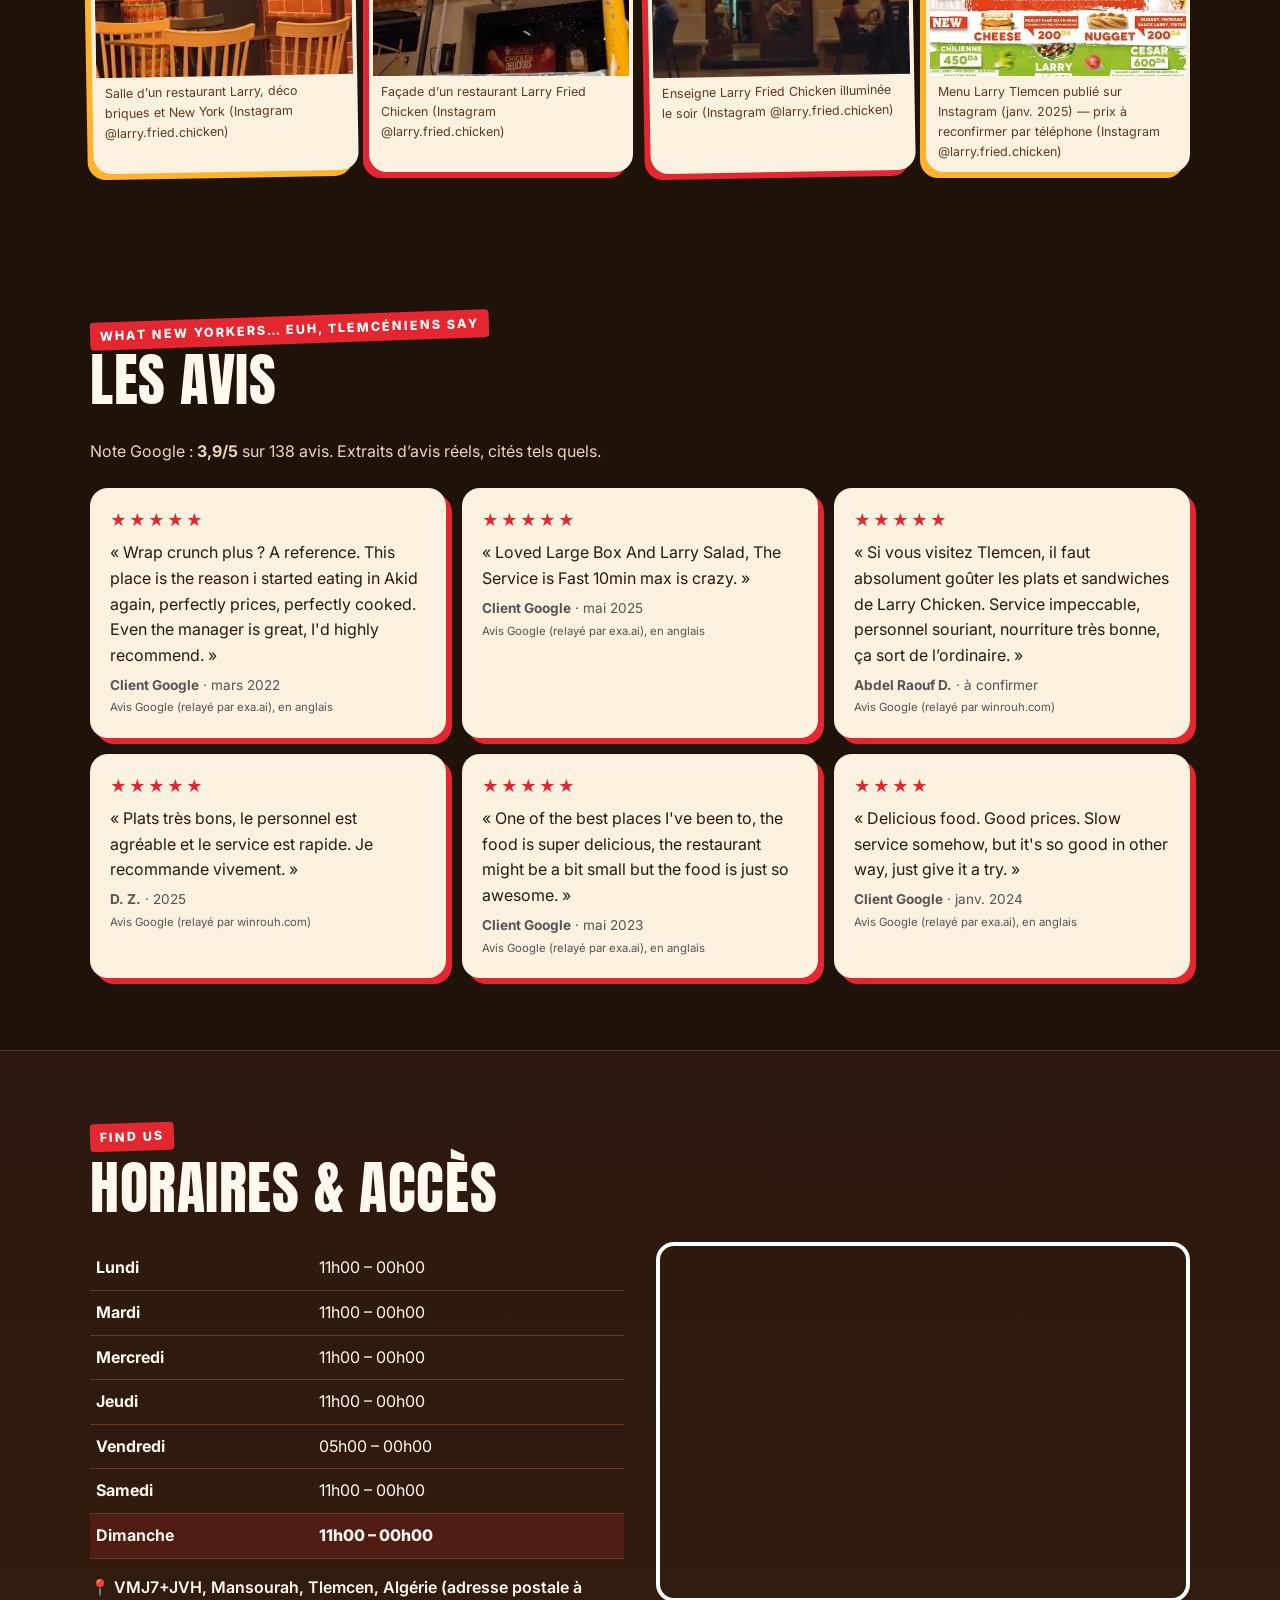
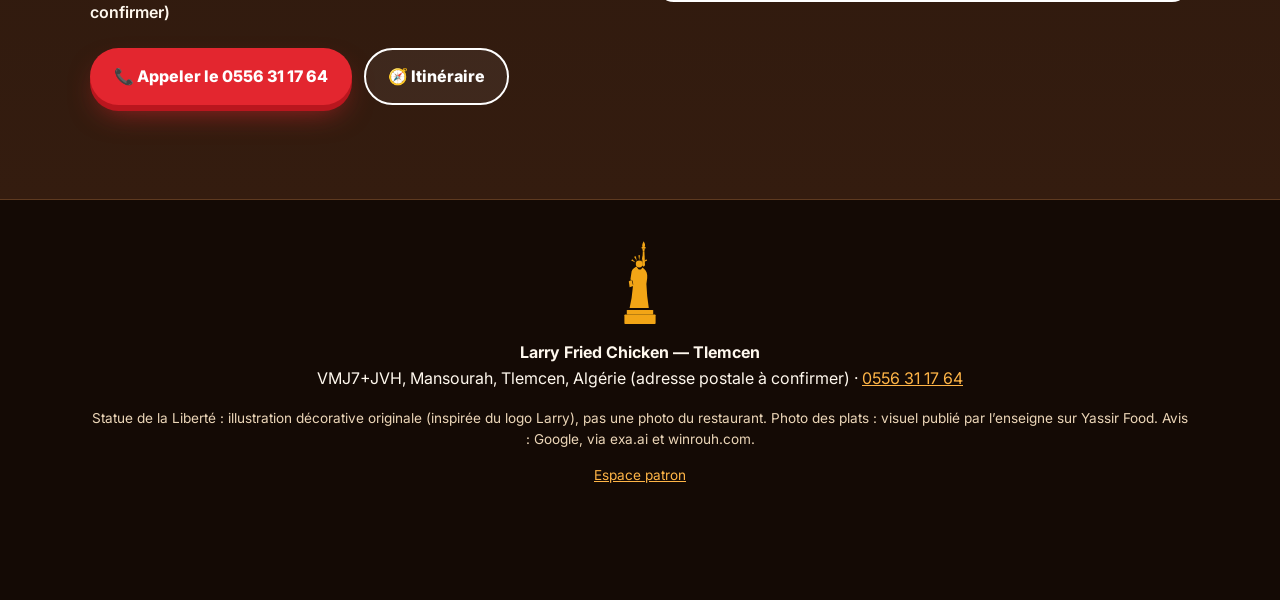
==== commit b5b611d2: "Palette chaleureuse + photos réelles Instagram @larry.fried.chicken (galerie, hero, carte)" ====
--- a/index.html
+++ b/index.html
@@ -3,23 +3,23 @@
 <meta charset="utf-8"><meta name="viewport" content="width=device-width,initial-scale=1,viewport-fit=cover">
 <title>Larry Fried Chicken Tlemcen — poulet frit, tenders, wraps · Commande en ligne</title>
 <meta name="description" content="Larry Fried Chicken à Tlemcen (Mansourah) : poulet frit croustillant à l’américaine, tenders, Wrap Crunch Plus, box et burgers. Ouvert tous les jours jusqu’à minuit. Commandez en ligne ou appelez le 0556 31 17 64.">
-<meta name="theme-color" content="#0c1230"><link rel="icon" href="assets/img/favicon.png?v=mvju5tcx"><link rel="apple-touch-icon" href="assets/img/apple-touch-icon.png?v=mvju5tcx">
-<meta property="og:title" content="Larry Fried Chicken — Tlemcen"><meta property="og:description" content="Poulet frit à l’américaine, tenders, wraps et box. Commande en ligne."><meta property="og:image" content="assets/img/logo.webp"><meta property="og:type" content="restaurant">
+<meta name="theme-color" content="#2a1610"><link rel="icon" href="assets/img/favicon.png?v=chaud1"><link rel="apple-touch-icon" href="assets/img/apple-touch-icon.png?v=chaud1">
+<meta property="og:title" content="Larry Fried Chicken — Tlemcen"><meta property="og:description" content="Poulet frit à l’américaine, tenders, wraps et box. Commande en ligne."><meta property="og:image" content="https://sayler991.github.io/Larry_Fried_Chicken_site/assets/img/ig/plateau-poulet-frites.webp"><meta property="og:type" content="restaurant">
 <link rel="preconnect" href="https://fonts.googleapis.com"><link rel="preconnect" href="https://fonts.gstatic.com" crossorigin>
 <link href="https://fonts.googleapis.com/css2?family=Anton&family=Inter:wght@400;600;800&display=swap" rel="stylesheet">
-<link rel="stylesheet" href="assets/css/style.css?v=mvju5tcx">
+<link rel="stylesheet" href="assets/css/style.css?v=chaud1">
 <script type="application/ld+json">{"@context":"https://schema.org","@type":"Restaurant","name":"Larry Fried Chicken (Tlemcen)","servesCuisine":"Fried chicken","telephone":"+213 556 31 17 64","address":{"@type":"PostalAddress","addressLocality":"Mansourah, Tlemcen","addressCountry":"DZ"},"geo":{"@type":"GeoCoordinates","latitude":34.881498,"longitude":-1.334999},"sameAs":["https://www.instagram.com/larry.fried.chicken/"],"aggregateRating":{"@type":"AggregateRating","ratingValue":"3.9","reviewCount":"138"}}</script>
 </head><body>
 <a class="skip" href="#carte">Aller à la carte</a>
 <div class="stripes" aria-hidden="true"></div>
-<header class="nav"><a class="brand" href="#top"><img src="assets/img/logo.webp?v=mvju5tcx" alt="Logo Larry Fried Chicken" width="44" height="44"><span>Larry <b>Fried Chicken</b></span></a>
-<nav class="links" aria-label="Navigation"><a href="#carte">Carte</a><a href="#apropos">Larry</a><a href="#avis">Avis</a><a href="#infos">Horaires & accès</a></nav>
+<header class="nav"><a class="brand" href="#top"><img src="assets/img/logo.webp?v=chaud1" alt="Logo Larry Fried Chicken" width="44" height="44"><span>Larry <b>Fried Chicken</b></span></a>
+<nav class="links" aria-label="Navigation"><a href="#carte">Carte</a><a href="#apropos">Larry</a><a href="#photos">Photos</a><a href="#avis">Avis</a><a href="#infos">Horaires & accès</a></nav>
 <a class="btn btn-green sm" data-tel href="tel:+213556311764">📞 Appeler</a></header>
 <p class="notice" id="notice" hidden></p>
 <main id="top">
 <section class="hero">
  <div class="hero-sky" aria-hidden="true"><span class="star s1">★</span><span class="star s2">★</span><span class="star s3">★</span><div class="skyline"></div></div>
- <img class="liberty" src="assets/img/liberty.svg?v=mvju5tcx" alt="" aria-hidden="true">
+ <img class="liberty" src="assets/img/liberty.svg?v=chaud1" alt="" aria-hidden="true">
  <div class="wrap hero-in">
   <p class="kick">Tlemcen · Mansourah · Halal</p>
   <h1>NEW&nbsp;YORK<br><span>CRUNCH</span><br>À TLEMCEN</h1>
@@ -28,21 +28,27 @@
   <div class="cta"><a class="btn btn-green cta-order" href="#carte">🍗 Commander en ligne</a><a class="btn btn-ghost" data-tel href="tel:+213556311764">📞 0556 31 17 64</a></div>
   <ul class="badges"><li>★ 3,9/5 · 138 avis Google</li><li>Ouvert jusqu’à minuit</li><li>Sur place · À emporter</li></ul>
  </div>
- <img class="hero-logo" src="assets/img/logo.webp?v=mvju5tcx" alt="Logo Larry : la Statue de la Liberté devant une étoile bleue" width="400" height="400">
+ <div class="hero-photos" aria-hidden="true"><img class="hp1" src="assets/img/ig/poulet-frit-frites.webp" alt="" width="506" height="900"><img class="hp2" src="assets/img/ig/frites-dorees.webp" alt="" width="506" height="900"><img class="hp3" src="assets/img/ig/tenders-sauce.webp" alt="" width="900" height="508"></div>
+ <img class="hero-logo" src="assets/img/logo.webp?v=chaud1" alt="Logo Larry : la Statue de la Liberté devant une étoile bleue" width="400" height="400">
 </section>
 <div class="ticker" aria-hidden="true"><div>★ CRISPY TENDERS ★ WRAP CRUNCH PLUS ★ LARGE BOX ★ FAMILY PACK ★ LARRY SALAD ★ HOT WINGS ★ CRISPY TENDERS ★ WRAP CRUNCH PLUS ★ LARGE BOX ★ FAMILY PACK ★ LARRY SALAD ★ HOT WINGS ★</div></div>
 
 <section class="sec" id="carte"><div class="wrap">
  <div class="sec-h"><p class="kick">The menu</p><h2>La carte</h2><p class="mut">Touchez « + Ajouter » pour composer votre commande. Larry vous rappelle pour la confirmer avant de la préparer.</p></div>
  <p class="od-intro cta-order">🛒 Commande en ligne sans paiement : vous réglez sur place ou à la livraison.</p>
- <div id="menu-list"><nav class="tabs" aria-label="Rubriques de la carte"><a href="#cat-box-partage" class="on">Box &amp; partage</a><a href="#cat-poulet-frit">Poulet frit</a><a href="#cat-wraps-sandwichs-burgers">Wraps, sandwichs &amp; burgers</a><a href="#cat-salades-pizzas">Salades &amp; pizzas</a></nav><section class="cat" id="cat-box-partage" data-ci="0"><h3>Box &amp; partage <small>Composition à confirmer</small></h3><ul class="items"><li data-ii="0" class="item has-img"><img src="assets/img/plateau-tenders.webp" alt="Large Box" loading="lazy" width="120" height="120"><div class="it-t"><div class="it-h"><b>Large Box</b><span class="dots"></span><span class="pr"><span class="pb">Prix à confirmer</span></span></div><span class="tag">Cité par les clients</span><p>Box poulet frit Larry (composition à confirmer).</p></div></li><li data-ii="1" class="item"><div class="it-t"><div class="it-h"><b>Family Pack</b><span class="dots"></span><span class="pr"><span class="pb">Prix à confirmer</span></span></div><p>Pack familial de poulet frit, à partager (composition à confirmer).</p></div></li></ul></section><section class="cat" id="cat-poulet-frit" data-ci="1"><h3>Poulet frit</h3><ul class="items"><li data-ii="0" class="item"><div class="it-t"><div class="it-h"><b>Tenders</b><span class="dots"></span><span class="pr"><span class="pb">Prix à confirmer</span></span></div><p>Filets de poulet panés croustillants (quantité à confirmer).</p></div></li><li data-ii="1" class="item"><div class="it-t"><div class="it-h"><b>Nuggets</b><span class="dots"></span><span class="pr"><span class="pb">Prix à confirmer</span></span></div><p>Nuggets croustillants (quantité à confirmer).</p></div></li><li data-ii="2" class="item"><div class="it-t"><div class="it-h"><b>Ailes de poulet épicées</b><span class="dots"></span><span class="pr"><span class="pb">Prix à confirmer</span></span></div><p>Wings épicées (quantité à confirmer).</p></div></li></ul></section><section class="cat" id="cat-wraps-sandwichs-burgers" data-ci="2"><h3>Wraps, sandwichs &amp; burgers</h3><ul class="items"><li data-ii="0" class="item"><div class="it-t"><div class="it-h"><b>Wrap Crunch Plus</b><span class="dots"></span><span class="pr"><span class="pb">Prix à confirmer</span></span></div><span class="tag">« Une référence »</span><p>Le wrap signature de Larry (garniture à confirmer).</p></div></li><li data-ii="1" class="item"><div class="it-t"><div class="it-h"><b>Sandwich</b><span class="dots"></span><span class="pr"><span class="pb">Prix à confirmer</span></span></div><p>Sandwich poulet (garniture à confirmer).</p></div></li><li data-ii="2" class="item"><div class="it-t"><div class="it-h"><b>Tacos</b><span class="dots"></span><span class="pr"><span class="pb">Prix à confirmer</span></span></div><p>Garniture à confirmer.</p></div></li><li data-ii="3" class="item"><div class="it-t"><div class="it-h"><b>Burger</b><span class="dots"></span><span class="pr"><span class="pb">Prix à confirmer</span></span></div><p>Garniture à confirmer.</p></div></li></ul></section><section class="cat" id="cat-salades-pizzas" data-ci="3"><h3>Salades &amp; pizzas</h3><ul class="items"><li data-ii="0" class="item"><div class="it-t"><div class="it-h"><b>Larry Salad</b><span class="dots"></span><span class="pr"><span class="pb">Prix à confirmer</span></span></div><p>La salade maison de Larry (composition à confirmer).</p></div></li><li data-ii="1" class="item"><div class="it-t"><div class="it-h"><b>Pizza</b><span class="dots"></span><span class="pr"><span class="pb">Prix à confirmer</span></span></div><p>Variétés et tailles à confirmer.</p></div></li></ul></section></div>
- <p class="mut sm" id="price-note">Prix à confirmer : aucune carte avec prix n’a été publiée en ligne pour ce restaurant. Le prix vous est annoncé lors de l’appel de confirmation.</p>
+ <div id="menu-list"><nav class="tabs" aria-label="Rubriques de la carte"><a href="#cat-box-partage" class="on">Box &amp; partage</a><a href="#cat-poulet-frit">Poulet frit</a><a href="#cat-wraps-sandwichs-burgers">Wraps, sandwichs &amp; burgers</a><a href="#cat-salades-pizzas">Salades &amp; pizzas</a></nav><section class="cat" id="cat-box-partage" data-ci="0"><h3>Box &amp; partage <small>Composition à confirmer</small></h3><ul class="items"><li data-ii="0" class="item has-img"><img src="assets/img/plateau-tenders.webp" alt="Large Box" loading="lazy" width="120" height="120"><div class="it-t"><div class="it-h"><b>Large Box</b><span class="dots"></span><span class="pr"><span class="pb">Prix à confirmer</span></span></div><span class="tag">Cité par les clients</span><p>Box poulet frit Larry (composition à confirmer).</p></div></li><li data-ii="1" class="item"><div class="it-t"><div class="it-h"><b>Family Pack</b><span class="dots"></span><span class="pr"><span class="pb">Prix à confirmer</span></span></div><p>Pack familial de poulet frit, à partager (composition à confirmer).</p></div></li></ul></section><section class="cat" id="cat-poulet-frit" data-ci="1"><h3>Poulet frit</h3><ul class="items"><li data-ii="0" class="item has-img"><img src="assets/img/ig/tenders-sauce.webp" alt="Tenders" loading="lazy" width="120" height="120"><div class="it-t"><div class="it-h"><b>Tenders</b><span class="dots"></span><span class="pr"><span class="pb">Prix à confirmer</span></span></div><p>Filets de poulet panés croustillants (quantité à confirmer).</p></div></li><li data-ii="1" class="item"><div class="it-t"><div class="it-h"><b>Nuggets</b><span class="dots"></span><span class="pr"><span class="pb">Prix à confirmer</span></span></div><p>Nuggets croustillants (quantité à confirmer).</p></div></li><li data-ii="2" class="item"><div class="it-t"><div class="it-h"><b>Ailes de poulet épicées</b><span class="dots"></span><span class="pr"><span class="pb">Prix à confirmer</span></span></div><p>Wings épicées (quantité à confirmer).</p></div></li></ul></section><section class="cat" id="cat-wraps-sandwichs-burgers" data-ci="2"><h3>Wraps, sandwichs &amp; burgers</h3><ul class="items"><li data-ii="0" class="item"><div class="it-t"><div class="it-h"><b>Wrap Crunch Plus</b><span class="dots"></span><span class="pr"><span class="pb">Prix à confirmer</span></span></div><span class="tag">« Une référence »</span><p>Le wrap signature de Larry (garniture à confirmer).</p></div></li><li data-ii="1" class="item"><div class="it-t"><div class="it-h"><b>Sandwich</b><span class="dots"></span><span class="pr"><span class="pb">Prix à confirmer</span></span></div><p>Sandwich poulet (garniture à confirmer).</p></div></li><li data-ii="2" class="item"><div class="it-t"><div class="it-h"><b>Tacos</b><span class="dots"></span><span class="pr"><span class="pb">Prix à confirmer</span></span></div><p>Garniture à confirmer.</p></div></li><li data-ii="3" class="item has-img"><img src="assets/img/ig/burger.webp" alt="Burger" loading="lazy" width="120" height="120"><div class="it-t"><div class="it-h"><b>Burger</b><span class="dots"></span><span class="pr"><span class="pb">Prix à confirmer</span></span></div><p>Garniture à confirmer.</p></div></li></ul></section><section class="cat" id="cat-salades-pizzas" data-ci="3"><h3>Salades &amp; pizzas</h3><ul class="items"><li data-ii="0" class="item"><div class="it-t"><div class="it-h"><b>Larry Salad</b><span class="dots"></span><span class="pr"><span class="pb">Prix à confirmer</span></span></div><p>La salade maison de Larry (composition à confirmer).</p></div></li><li data-ii="1" class="item"><div class="it-t"><div class="it-h"><b>Pizza</b><span class="dots"></span><span class="pr"><span class="pb">Prix à confirmer</span></span></div><p>Variétés et tailles à confirmer.</p></div></li></ul></section></div>
+ <p class="mut sm" id="price-note">Prix à confirmer : une carte avec prix a été publiée sur Instagram en janvier 2025 (voir les photos), mais elle a pu changer. Le prix exact vous est annoncé lors de l’appel de confirmation.</p>
 </div></section>
 
 <section class="sec alt" id="apropos"><div class="wrap split">
  <div><p class="kick">Since the West of Algeria</p><h2>Le goût de Larry</h2><p id="about-text">Larry Fried Chicken, c’est l’enseigne de poulet frit halal de l’Ouest algérien (Tlemcen, Oran, Sidi Bel Abbès, Aïn Témouchent…), au logo étoilé de la Statue de la Liberté. À Tlemcen (Mansourah), les clients citent le Wrap Crunch Plus « une référence », la Large Box, la Larry Salad et le Family Pack. Une petite salle conviviale, ouverte tard tous les jours.</p><ul class="chips" id="services"><li>Sur place</li><li>À emporter</li><li>Livraison (modalités à confirmer)</li><li>Ouvert tard</li><li>Accueil des familles</li></ul>
  <p><a class="btn btn-ghost sm" href="https://www.instagram.com/larry.fried.chicken/" target="_blank" rel="noopener">📸 Instagram @larry.fried.chicken</a></p></div>
- <div class="gallery" id="gallery-grid"><figure><img src="assets/img/plateau-tenders.webp" alt="Tenders, nuggets et frites Larry Fried Chicken (photo de l’enseigne, page Yassir Food – Larry Oran)" loading="lazy"><figcaption>Tenders, nuggets et frites Larry Fried Chicken (photo de l’enseigne, page Yassir Food – Larry Oran)</figcaption></figure></div>
+ <figure class="about-photo"><img src="assets/img/ig/plateau-poulet-frites.webp" alt="Poulet frit, frites et sauces servis sur plateau Larry" loading="lazy" width="506" height="900"><figcaption>Photo : Instagram @larry.fried.chicken</figcaption></figure>
+</div></section>
+
+<section class="sec" id="photos"><div class="wrap">
+ <div class="sec-h"><p class="kick">Straight from the fryer</p><h2>En photos</h2><p class="mut">Photos réelles publiées par Larry Fried Chicken sur Instagram (@larry.fried.chicken).</p></div>
+ <div class="gallery big" id="gallery-grid"><figure><img src="assets/img/plateau-tenders.webp" alt="Tenders, nuggets et frites Larry Fried Chicken (photo de l’enseigne, page Yassir Food – Larry Oran)" loading="lazy"><figcaption>Tenders, nuggets et frites Larry Fried Chicken (photo de l’enseigne, page Yassir Food – Larry Oran)</figcaption></figure><figure><img src="assets/img/ig/plateau-poulet-frites.webp" alt="Poulet frit, frites et sauces servis sur plateau Larry (Instagram @larry.fried.chicken)" loading="lazy"><figcaption>Poulet frit, frites et sauces servis sur plateau Larry (Instagram @larry.fried.chicken)</figcaption></figure><figure><img src="assets/img/ig/frites-dorees.webp" alt="Frites dorées tout juste sorties de la friteuse (Instagram @larry.fried.chicken)" loading="lazy"><figcaption>Frites dorées tout juste sorties de la friteuse (Instagram @larry.fried.chicken)</figcaption></figure><figure><img src="assets/img/ig/tenders-sauce.webp" alt="Poulet croustillant nappé de sauce, en bol (Instagram @larry.fried.chicken)" loading="lazy"><figcaption>Poulet croustillant nappé de sauce, en bol (Instagram @larry.fried.chicken)</figcaption></figure><figure><img src="assets/img/ig/burger.webp" alt="Burger Larry au comptoir (Instagram @larry.fried.chicken)" loading="lazy"><figcaption>Burger Larry au comptoir (Instagram @larry.fried.chicken)</figcaption></figure><figure><img src="assets/img/ig/poulet-frit-frites.webp" alt="Poulet frit croustillant, frites et sauces (Instagram @larry.fried.chicken)" loading="lazy"><figcaption>Poulet frit croustillant, frites et sauces (Instagram @larry.fried.chicken)</figcaption></figure><figure><img src="assets/img/ig/frites-friteuse.webp" alt="Les frites dans la friteuse (Instagram @larry.fried.chicken)" loading="lazy"><figcaption>Les frites dans la friteuse (Instagram @larry.fried.chicken)</figcaption></figure><figure><img src="assets/img/ig/frites-servies.webp" alt="Frites fraîches prêtes à servir (Instagram @larry.fried.chicken)" loading="lazy"><figcaption>Frites fraîches prêtes à servir (Instagram @larry.fried.chicken)</figcaption></figure><figure><img src="assets/img/ig/salle-larry.webp" alt="Salle d’un restaurant Larry, déco briques et New York (Instagram @larry.fried.chicken)" loading="lazy"><figcaption>Salle d’un restaurant Larry, déco briques et New York (Instagram @larry.fried.chicken)</figcaption></figure><figure><img src="assets/img/ig/facade-larry.webp" alt="Façade d’un restaurant Larry Fried Chicken (Instagram @larry.fried.chicken)" loading="lazy"><figcaption>Façade d’un restaurant Larry Fried Chicken (Instagram @larry.fried.chicken)</figcaption></figure><figure><img src="assets/img/ig/facade-nuit.webp" alt="Enseigne Larry Fried Chicken illuminée le soir (Instagram @larry.fried.chicken)" loading="lazy"><figcaption>Enseigne Larry Fried Chicken illuminée le soir (Instagram @larry.fried.chicken)</figcaption></figure><figure><img src="assets/img/ig/menu-larry-tlemcen-2025.webp" alt="Menu Larry Tlemcen publié sur Instagram (janv. 2025) — prix à reconfirmer par téléphone (Instagram @larry.fried.chicken)" loading="lazy"><figcaption>Menu Larry Tlemcen publié sur Instagram (janv. 2025) — prix à reconfirmer par téléphone (Instagram @larry.fried.chicken)</figcaption></figure></div>
 </div></section>
 
 <section class="sec" id="avis"><div class="wrap">
@@ -57,9 +63,9 @@
  <div class="map"><iframe title="Carte : Larry Fried Chicken Tlemcen" loading="lazy" src="https://maps.google.com/maps?q=34.881498,-1.334999&z=16&output=embed" referrerpolicy="no-referrer-when-downgrade"></iframe></div>
 </div></section>
 </main>
-<footer class="foot"><div class="wrap"><img src="assets/img/liberty.svg?v=mvju5tcx" alt="" width="40" height="84" class="foot-lib"><p><b>Larry Fried Chicken — Tlemcen</b><br>VMJ7+JVH, Mansourah, Tlemcen, Algérie (adresse postale à confirmer) · <a data-tel href="tel:+213556311764">0556 31 17 64</a></p>
+<footer class="foot"><div class="wrap"><img src="assets/img/liberty.svg?v=chaud1" alt="" width="40" height="84" class="foot-lib"><p><b>Larry Fried Chicken — Tlemcen</b><br>VMJ7+JVH, Mansourah, Tlemcen, Algérie (adresse postale à confirmer) · <a data-tel href="tel:+213556311764">0556 31 17 64</a></p>
 <p class="mut sm">Statue de la Liberté : illustration décorative originale (inspirée du logo Larry), pas une photo du restaurant. Photo des plats : visuel publié par l’enseigne sur Yassir Food. Avis : Google, via exa.ai et winrouh.com.</p><p class="mut sm"><a href="admin/">Espace patron</a></p></div></footer>
 <a class="fab" data-tel href="tel:+213556311764" aria-label="Appeler Larry Fried Chicken">📞</a>
-<script id="seed" type="application/json">{"info":{"name":"Larry Fried Chicken","kind":"Fried chicken · Tenders · Wraps · Burgers","tagline":"Le poulet frit croustillant à l’américaine de Tlemcen : tenders, wraps, box et burgers, sur place, à emporter ou en livraison.","phone":"+213 556 31 17 64","phone_display":"0556 31 17 64","whatsapp":"","address":"VMJ7+JVH, Mansourah, Tlemcen, Algérie (adresse postale à confirmer)","lat":34.881498,"lng":-1.334999,"rating":"3,9","reviews_count":"138","instagram":"https://www.instagram.com/larry.fried.chicken/","open":true,"notice":"","about":"Larry Fried Chicken, c’est l’enseigne de poulet frit halal de l’Ouest algérien (Tlemcen, Oran, Sidi Bel Abbès, Aïn Témouchent…), au logo étoilé de la Statue de la Liberté. À Tlemcen (Mansourah), les clients citent le Wrap Crunch Plus « une référence », la Large Box, la Larry Salad et le Family Pack. Une petite salle conviviale, ouverte tard tous les jours.","services":["Sur place","À emporter","Livraison (modalités à confirmer)","Ouvert tard","Accueil des familles"],"price_note":"Prix à confirmer : aucune carte avec prix n’a été publiée en ligne pour ce restaurant. Le prix vous est annoncé lors de l’appel de confirmation."},"hours":[{"day":"Lundi","slots":"11:00-00:00"},{"day":"Mardi","slots":"11:00-00:00"},{"day":"Mercredi","slots":"11:00-00:00"},{"day":"Jeudi","slots":"11:00-00:00"},{"day":"Vendredi","slots":"05:00-00:00"},{"day":"Samedi","slots":"11:00-00:00"},{"day":"Dimanche","slots":"11:00-00:00"}],"menu":[{"name":"Box & partage","note":"Composition à confirmer","items":[{"name":"Large Box","price":"","desc":"Box poulet frit Larry (composition à confirmer).","tag":"Cité par les clients","img":"assets/img/plateau-tenders.webp"},{"name":"Family Pack","price":"","desc":"Pack familial de poulet frit, à partager (composition à confirmer)."}]},{"name":"Poulet frit","items":[{"name":"Tenders","price":"","desc":"Filets de poulet panés croustillants (quantité à confirmer)."},{"name":"Nuggets","price":"","desc":"Nuggets croustillants (quantité à confirmer)."},{"name":"Ailes de poulet épicées","price":"","desc":"Wings épicées (quantité à confirmer)."}]},{"name":"Wraps, sandwichs & burgers","items":[{"name":"Wrap Crunch Plus","price":"","desc":"Le wrap signature de Larry (garniture à confirmer).","tag":"« Une référence »"},{"name":"Sandwich","price":"","desc":"Sandwich poulet (garniture à confirmer)."},{"name":"Tacos","price":"","desc":"Garniture à confirmer."},{"name":"Burger","price":"","desc":"Garniture à confirmer."}]},{"name":"Salades & pizzas","items":[{"name":"Larry Salad","price":"","desc":"La salade maison de Larry (composition à confirmer)."},{"name":"Pizza","price":"","desc":"Variétés et tailles à confirmer."}]}],"order_options":{"enabled":true,"sauces":[],"extras":[]},"gallery":[{"src":"assets/img/plateau-tenders.webp","alt":"Tenders, nuggets et frites Larry Fried Chicken (photo de l’enseigne, page Yassir Food – Larry Oran)"}],"reviews":[{"author":"Client Google","text":"Wrap crunch plus ? A reference. This place is the reason i started eating in Akid again, perfectly prices, perfectly cooked. Even the manager is great, I'd highly recommend.","date":"mars 2022","rating":5,"source":"Avis Google (relayé par exa.ai), en anglais"},{"author":"Client Google","text":"Loved Large Box And Larry Salad, The Service is Fast 10min max is crazy.","date":"mai 2025","rating":5,"source":"Avis Google (relayé par exa.ai), en anglais"},{"author":"Abdel Raouf D.","text":"Si vous visitez Tlemcen, il faut absolument goûter les plats et sandwiches de Larry Chicken. Service impeccable, personnel souriant, nourriture très bonne, ça sort de l’ordinaire.","date":"à confirmer","rating":5,"source":"Avis Google (relayé par winrouh.com)"},{"author":"D. Z.","text":"Plats très bons, le personnel est agréable et le service est rapide. Je recommande vivement.","date":"2025","rating":5,"source":"Avis Google (relayé par winrouh.com)"},{"author":"Client Google","text":"One of the best places I've been to, the food is super delicious, the restaurant might be a bit small but the food is just so awesome.","date":"mai 2023","rating":5,"source":"Avis Google (relayé par exa.ai), en anglais"},{"author":"Client Google","text":"Delicious food. Good prices. Slow service somehow, but it's so good in other way, just give it a try.","date":"janv. 2024","rating":4,"source":"Avis Google (relayé par exa.ai), en anglais"}]}</script>
-<script src="config.js?v=mvju5tcx"></script><script src="assets/js/render.js?v=mvju5tcx"></script><script src="assets/js/live.js?v=mvju5tcx"></script><script src="assets/js/order.js?v=mvju5tcx"></script>
+<script id="seed" type="application/json">{"info":{"name":"Larry Fried Chicken","kind":"Fried chicken · Tenders · Wraps · Burgers","tagline":"Le poulet frit croustillant à l’américaine de Tlemcen : tenders, wraps, box et burgers, sur place, à emporter ou en livraison.","phone":"+213 556 31 17 64","phone_display":"0556 31 17 64","whatsapp":"","address":"VMJ7+JVH, Mansourah, Tlemcen, Algérie (adresse postale à confirmer)","lat":34.881498,"lng":-1.334999,"rating":"3,9","reviews_count":"138","instagram":"https://www.instagram.com/larry.fried.chicken/","open":true,"notice":"","about":"Larry Fried Chicken, c’est l’enseigne de poulet frit halal de l’Ouest algérien (Tlemcen, Oran, Sidi Bel Abbès, Aïn Témouchent…), au logo étoilé de la Statue de la Liberté. À Tlemcen (Mansourah), les clients citent le Wrap Crunch Plus « une référence », la Large Box, la Larry Salad et le Family Pack. Une petite salle conviviale, ouverte tard tous les jours.","services":["Sur place","À emporter","Livraison (modalités à confirmer)","Ouvert tard","Accueil des familles"],"price_note":"Prix à confirmer : une carte avec prix a été publiée sur Instagram en janvier 2025 (voir les photos), mais elle a pu changer. Le prix exact vous est annoncé lors de l’appel de confirmation."},"hours":[{"day":"Lundi","slots":"11:00-00:00"},{"day":"Mardi","slots":"11:00-00:00"},{"day":"Mercredi","slots":"11:00-00:00"},{"day":"Jeudi","slots":"11:00-00:00"},{"day":"Vendredi","slots":"05:00-00:00"},{"day":"Samedi","slots":"11:00-00:00"},{"day":"Dimanche","slots":"11:00-00:00"}],"menu":[{"name":"Box & partage","note":"Composition à confirmer","items":[{"name":"Large Box","price":"","desc":"Box poulet frit Larry (composition à confirmer).","tag":"Cité par les clients","img":"assets/img/plateau-tenders.webp"},{"name":"Family Pack","price":"","desc":"Pack familial de poulet frit, à partager (composition à confirmer)."}]},{"name":"Poulet frit","items":[{"name":"Tenders","price":"","desc":"Filets de poulet panés croustillants (quantité à confirmer).","img":"assets/img/ig/tenders-sauce.webp"},{"name":"Nuggets","price":"","desc":"Nuggets croustillants (quantité à confirmer)."},{"name":"Ailes de poulet épicées","price":"","desc":"Wings épicées (quantité à confirmer)."}]},{"name":"Wraps, sandwichs & burgers","items":[{"name":"Wrap Crunch Plus","price":"","desc":"Le wrap signature de Larry (garniture à confirmer).","tag":"« Une référence »"},{"name":"Sandwich","price":"","desc":"Sandwich poulet (garniture à confirmer)."},{"name":"Tacos","price":"","desc":"Garniture à confirmer."},{"name":"Burger","price":"","desc":"Garniture à confirmer.","img":"assets/img/ig/burger.webp"}]},{"name":"Salades & pizzas","items":[{"name":"Larry Salad","price":"","desc":"La salade maison de Larry (composition à confirmer)."},{"name":"Pizza","price":"","desc":"Variétés et tailles à confirmer."}]}],"order_options":{"enabled":true,"sauces":[],"extras":[]},"gallery":[{"src":"assets/img/plateau-tenders.webp","alt":"Tenders, nuggets et frites Larry Fried Chicken (photo de l’enseigne, page Yassir Food – Larry Oran)"},{"src":"assets/img/ig/plateau-poulet-frites.webp","alt":"Poulet frit, frites et sauces servis sur plateau Larry (Instagram @larry.fried.chicken)"},{"src":"assets/img/ig/frites-dorees.webp","alt":"Frites dorées tout juste sorties de la friteuse (Instagram @larry.fried.chicken)"},{"src":"assets/img/ig/tenders-sauce.webp","alt":"Poulet croustillant nappé de sauce, en bol (Instagram @larry.fried.chicken)"},{"src":"assets/img/ig/burger.webp","alt":"Burger Larry au comptoir (Instagram @larry.fried.chicken)"},{"src":"assets/img/ig/poulet-frit-frites.webp","alt":"Poulet frit croustillant, frites et sauces (Instagram @larry.fried.chicken)"},{"src":"assets/img/ig/frites-friteuse.webp","alt":"Les frites dans la friteuse (Instagram @larry.fried.chicken)"},{"src":"assets/img/ig/frites-servies.webp","alt":"Frites fraîches prêtes à servir (Instagram @larry.fried.chicken)"},{"src":"assets/img/ig/salle-larry.webp","alt":"Salle d’un restaurant Larry, déco briques et New York (Instagram @larry.fried.chicken)"},{"src":"assets/img/ig/facade-larry.webp","alt":"Façade d’un restaurant Larry Fried Chicken (Instagram @larry.fried.chicken)"},{"src":"assets/img/ig/facade-nuit.webp","alt":"Enseigne Larry Fried Chicken illuminée le soir (Instagram @larry.fried.chicken)"},{"src":"assets/img/ig/menu-larry-tlemcen-2025.webp","alt":"Menu Larry Tlemcen publié sur Instagram (janv. 2025) — prix à reconfirmer par téléphone (Instagram @larry.fried.chicken)"}],"reviews":[{"author":"Client Google","text":"Wrap crunch plus ? A reference. This place is the reason i started eating in Akid again, perfectly prices, perfectly cooked. Even the manager is great, I'd highly recommend.","date":"mars 2022","rating":5,"source":"Avis Google (relayé par exa.ai), en anglais"},{"author":"Client Google","text":"Loved Large Box And Larry Salad, The Service is Fast 10min max is crazy.","date":"mai 2025","rating":5,"source":"Avis Google (relayé par exa.ai), en anglais"},{"author":"Abdel Raouf D.","text":"Si vous visitez Tlemcen, il faut absolument goûter les plats et sandwiches de Larry Chicken. Service impeccable, personnel souriant, nourriture très bonne, ça sort de l’ordinaire.","date":"à confirmer","rating":5,"source":"Avis Google (relayé par winrouh.com)"},{"author":"D. Z.","text":"Plats très bons, le personnel est agréable et le service est rapide. Je recommande vivement.","date":"2025","rating":5,"source":"Avis Google (relayé par winrouh.com)"},{"author":"Client Google","text":"One of the best places I've been to, the food is super delicious, the restaurant might be a bit small but the food is just so awesome.","date":"mai 2023","rating":5,"source":"Avis Google (relayé par exa.ai), en anglais"},{"author":"Client Google","text":"Delicious food. Good prices. Slow service somehow, but it's so good in other way, just give it a try.","date":"janv. 2024","rating":4,"source":"Avis Google (relayé par exa.ai), en anglais"}]}</script>
+<script src="config.js?v=chaud1"></script><script src="assets/js/render.js?v=chaud1"></script><script src="assets/js/live.js?v=chaud1"></script><script src="assets/js/order.js?v=chaud1"></script>
 </body></html>
--- a/assets/css/style.css
+++ b/assets/css/style.css
@@ -1,11 +1,11 @@
 [hidden]{display:none!important}
-:root{--bg:#0c1230;--bg2:#111a44;--card:#16205a;--line:#2a3683;--txt:#fff;--mut:#c3c9ea;--g:#e3262f;--g2:#b9161e;--b:#2a3fbf;--cream:#f6efe2;--o:#ffb22e;--r:18px;--f:Inter,system-ui,-apple-system,"Segoe UI",Roboto,Arial,sans-serif;--d:Anton,Impact,"Arial Narrow Bold",sans-serif}
+:root{--bg:#1f120b;--bg2:#2b180e;--card:#3a2214;--line:#5e3a20;--txt:#fff8ee;--mut:#ecd6b8;--g:#e3262f;--g2:#b9161e;--b:#e8961c;--cream:#fbf1df;--o:#ffb22e;--r:18px;--f:Inter,system-ui,-apple-system,"Segoe UI",Roboto,Arial,sans-serif;--d:Anton,Impact,"Arial Narrow Bold",sans-serif}
 *{box-sizing:border-box}html{scroll-behavior:smooth;scroll-padding-top:72px}body{margin:0;background:var(--bg);color:var(--txt);font:16px/1.6 var(--f);-webkit-font-smoothing:antialiased;overflow-x:hidden}
-img{max-width:100%;display:block}a{color:#ff6a70}h1,h2,h3{line-height:1.02;margin:0 0 .5em;font-family:var(--d);font-weight:400;letter-spacing:.01em;text-transform:uppercase}h2{font-size:clamp(2.2rem,7vw,3.6rem)}
+img{max-width:100%;display:block}a{color:#ffb547}h1,h2,h3{line-height:1.02;margin:0 0 .5em;font-family:var(--d);font-weight:400;letter-spacing:.01em;text-transform:uppercase}h2{font-size:clamp(2.2rem,7vw,3.6rem)}
 .skip{position:absolute;left:-999px}.skip:focus{left:8px;top:8px;z-index:99;background:#fff;color:#000;padding:8px}
 .stripes{height:8px;background:repeating-linear-gradient(90deg,var(--g) 0 24px,#fff 24px 48px)}
 .wrap{max-width:1140px;margin:0 auto;padding:0 20px}.mut{color:var(--mut)}.sm{font-size:.88rem}
-.nav{position:sticky;top:0;z-index:20;display:flex;align-items:center;gap:16px;padding:8px 16px;background:rgba(12,18,48,.9);backdrop-filter:blur(12px);border-bottom:3px solid var(--g)}
+.nav{position:sticky;top:0;z-index:20;display:flex;align-items:center;gap:16px;padding:8px 16px;background:rgba(31,18,11,.92);backdrop-filter:blur(12px);border-bottom:3px solid var(--g)}
 .brand{display:flex;align-items:center;gap:10px;color:#fff;text-decoration:none;font-family:var(--d);font-size:1.25rem;text-transform:uppercase;letter-spacing:.03em}.brand b{color:var(--g);font-weight:400}.brand img{border-radius:50%;border:2px solid #fff}
 .links{display:none;gap:22px;margin-left:auto}.links a{color:#fff;text-decoration:none;font-weight:800;font-size:.9rem;text-transform:uppercase;letter-spacing:.06em}.links a:hover{color:var(--g)}
 .nav .btn{margin-left:auto}@media(min-width:900px){.links{display:flex}.nav .btn{margin-left:0}}
@@ -14,15 +14,15 @@
 .btn-green{background:var(--g);color:#fff;box-shadow:0 6px 0 var(--g2),0 14px 30px -10px rgba(227,38,47,.7)}.btn-green:hover{background:#f23a43}
 .btn-ghost{border-color:#fff;color:#fff;background:rgba(255,255,255,.06)}.btn-ghost:hover{background:#fff;color:var(--bg)}
 .notice{margin:0;padding:10px 16px;background:var(--o);color:#1a0d00;font-weight:800;text-align:center}
-.hero{position:relative;overflow:hidden;min-height:88vh;display:flex;align-items:center;background:radial-gradient(circle at 75% 30%,#24359a 0,var(--bg) 60%);padding:40px 0 80px}
+.hero{position:relative;overflow:hidden;min-height:88vh;display:flex;align-items:center;background:radial-gradient(circle at 75% 30%,#9a3412 0,var(--bg) 60%);padding:40px 0 80px}
 .hero-sky .star{position:absolute;color:#fff;opacity:.18;font-size:2rem}.s1{top:12%;left:8%}.s2{top:22%;right:38%;font-size:1.2rem!important}.s3{bottom:30%;left:46%}
 .skyline{position:absolute;left:0;right:0;bottom:0;height:120px;opacity:.5;background:
-linear-gradient(#0a0f28,#0a0f28) 2% 100%/6% 60% no-repeat,linear-gradient(#0a0f28,#0a0f28) 9% 100%/4% 90% no-repeat,linear-gradient(#0a0f28,#0a0f28) 14% 100%/7% 50% no-repeat,linear-gradient(#0a0f28,#0a0f28) 22% 100%/3% 100% no-repeat,linear-gradient(#0a0f28,#0a0f28) 26% 100%/8% 70% no-repeat,linear-gradient(#0a0f28,#0a0f28) 36% 100%/5% 45% no-repeat,linear-gradient(#0a0f28,#0a0f28) 43% 100%/4% 85% no-repeat,linear-gradient(#0a0f28,#0a0f28) 50% 100%/9% 55% no-repeat,linear-gradient(#0a0f28,#0a0f28) 61% 100%/3% 95% no-repeat,linear-gradient(#0a0f28,#0a0f28) 66% 100%/7% 60% no-repeat,linear-gradient(#0a0f28,#0a0f28) 76% 100%/5% 80% no-repeat,linear-gradient(#0a0f28,#0a0f28) 84% 100%/8% 50% no-repeat,linear-gradient(#0a0f28,#0a0f28) 94% 100%/6% 75% no-repeat}
-.liberty{position:absolute;right:-30px;bottom:0;height:78%;width:auto;color:#2a3fbf;opacity:.35;pointer-events:none}
+linear-gradient(#140a05,#140a05) 2% 100%/6% 60% no-repeat,linear-gradient(#140a05,#140a05) 9% 100%/4% 90% no-repeat,linear-gradient(#140a05,#140a05) 14% 100%/7% 50% no-repeat,linear-gradient(#140a05,#140a05) 22% 100%/3% 100% no-repeat,linear-gradient(#140a05,#140a05) 26% 100%/8% 70% no-repeat,linear-gradient(#140a05,#140a05) 36% 100%/5% 45% no-repeat,linear-gradient(#140a05,#140a05) 43% 100%/4% 85% no-repeat,linear-gradient(#140a05,#140a05) 50% 100%/9% 55% no-repeat,linear-gradient(#140a05,#140a05) 61% 100%/3% 95% no-repeat,linear-gradient(#140a05,#140a05) 66% 100%/7% 60% no-repeat,linear-gradient(#140a05,#140a05) 76% 100%/5% 80% no-repeat,linear-gradient(#140a05,#140a05) 84% 100%/8% 50% no-repeat,linear-gradient(#140a05,#140a05) 94% 100%/6% 75% no-repeat}
+.liberty{position:absolute;right:-30px;bottom:0;height:78%;width:auto;color:#f2a516;opacity:.35;pointer-events:none}
 .hero-in{position:relative;z-index:2;width:100%}
 .hero h1{font-size:clamp(3.4rem,15vw,7.5rem);margin:.1em 0 .25em;line-height:.92;text-shadow:5px 5px 0 var(--b)}.hero h1 span{color:var(--g);-webkit-text-stroke:0;text-shadow:5px 5px 0 #fff}
 .kick{display:inline-block;margin:0 0 .6em;font-weight:800;text-transform:uppercase;letter-spacing:.16em;font-size:.78rem;color:#fff;background:var(--g);padding:4px 10px;border-radius:4px;transform:rotate(-2deg)}
-.lead{font-size:1.12rem;max-width:34em;color:#e7eaff}
+.lead{font-size:1.12rem;max-width:34em;color:#fbe7cc}
 .cta{display:flex;flex-wrap:wrap;gap:12px;margin:22px 0}
 .badges{list-style:none;padding:0;margin:0;display:flex;flex-wrap:wrap;gap:8px}.badges li{border:1px solid rgba(255,255,255,.35);border-radius:999px;padding:5px 12px;font-size:.85rem;font-weight:600}
 .hero-logo{display:none}
@@ -43,10 +43,10 @@
 .chips{list-style:none;padding:0;display:flex;flex-wrap:wrap;gap:8px}.chips li{background:var(--card);border:1px solid var(--line);border-radius:999px;padding:6px 12px;font-size:.9rem}
 .gallery{display:grid;gap:12px}.gallery figure{margin:0;border-radius:var(--r);overflow:hidden;border:6px solid #fff;transform:rotate(1.5deg);box-shadow:-12px 12px 0 var(--g)}.gallery figcaption{background:#fff;color:#333;font-size:.78rem;padding:6px 8px}
 .reviews{display:grid;gap:16px}@media(min-width:760px){.reviews{grid-template-columns:repeat(3,1fr)}}
-.rev{margin:0;background:var(--cream);color:#1b1b2e;border-radius:var(--r);padding:20px;box-shadow:6px 6px 0 var(--b)}.rev p{margin:.4em 0}.rev footer{font-size:.85rem;color:#555}.stars{color:var(--g);letter-spacing:2px}
+.rev{margin:0;background:var(--cream);color:#2b180e;border-radius:var(--r);padding:20px;box-shadow:6px 6px 0 var(--b)}.rev p{margin:.4em 0}.rev footer{font-size:.85rem;color:#555}.stars{color:var(--g);letter-spacing:2px}
 .hours{width:100%;border-collapse:collapse}.hours th,.hours td{text-align:left;padding:9px 6px;border-bottom:1px solid var(--line)}.hours tr.today{background:rgba(227,38,47,.18);font-weight:800}
 .addr{font-weight:600}.map iframe{width:100%;height:360px;border:0;border-radius:var(--r);border:4px solid #fff}
-.foot{padding:40px 0 100px;background:#070b20;text-align:center}.foot-lib{margin:0 auto 10px;color:var(--g);height:84px;width:auto}
+.foot{padding:40px 0 100px;background:#140a05;text-align:center}.foot-lib{margin:0 auto 10px;color:var(--g);height:84px;width:auto}
 .fab{position:fixed;right:16px;bottom:16px;z-index:30;width:58px;height:58px;border-radius:50%;background:var(--g);display:grid;place-items:center;font-size:1.6rem;text-decoration:none;box-shadow:0 8px 24px rgba(0,0,0,.5);border:3px solid #fff}
 @media(min-width:900px){.fab{display:none}}
 .reveal{opacity:1}
@@ -81,3 +81,34 @@
 body:has(.od-bar:not([hidden])) .footer,body:has(.od-bar:not([hidden])) main{padding-bottom:70px}
 body:has(.od-bar:not([hidden])) .fab{display:none}
 .od-count{background:#fff!important;color:var(--g)!important}.od-price,.od-total b,.od-ref{color:var(--o)!important}
+
+/* ---- v2 chaleureux : photos Instagram ---- */
+.hero{background:radial-gradient(circle at 78% 28%,#c2410c 0,#7c2d12 28%,var(--bg) 68%)}
+.hero h1{text-shadow:5px 5px 0 #7c2d12}.hero h1 span{text-shadow:5px 5px 0 var(--b)}
+.hero-sky .star{color:#ffc65c;opacity:.28}
+.liberty{color:#f2a516;opacity:.22}
+.hero-photos{position:relative;z-index:1;display:flex;gap:10px;margin-top:26px;padding:0 20px}
+.hero-photos img{border-radius:14px;border:4px solid var(--cream);object-fit:cover;box-shadow:0 14px 30px -12px rgba(0,0,0,.7)}
+.hero-photos .hp1{width:34%;aspect-ratio:3/4;transform:rotate(-3deg)}.hero-photos .hp2{width:34%;aspect-ratio:3/4;transform:rotate(2deg) translateY(10px)}.hero-photos .hp3{width:34%;aspect-ratio:3/4;transform:rotate(-1deg)}
+.hero{flex-direction:column;justify-content:center}
+@media(min-width:900px){.hero{flex-direction:row}.hero-logo{display:none}.hero-in{padding-right:46%}
+.hero-photos{position:absolute;right:4%;top:50%;transform:translateY(-50%);width:44%;margin:0;padding:0;display:grid;grid-template-columns:1fr 1fr;gap:14px}
+.hero-photos img{width:100%!important}.hero-photos .hp1{grid-row:span 2;height:100%;aspect-ratio:auto}.hero-photos .hp2,.hero-photos .hp3{aspect-ratio:4/3}}
+.ticker{background:linear-gradient(90deg,var(--g),#ea580c);border-block-color:var(--o)}
+.stripes{background:repeating-linear-gradient(90deg,var(--g) 0 24px,var(--o) 24px 48px)}
+.sec.alt{background:linear-gradient(180deg,#2b180e,#341c0f)}
+.nav{border-bottom-color:var(--o)}
+.item{background:linear-gradient(160deg,#422714,#33200f)}.item img{border:2px solid var(--o)}
+.tag{background:var(--o);color:#2b180e}
+.rev{box-shadow:6px 6px 0 var(--g);color:#2b180e}
+.about-photo{margin:0;border-radius:var(--r);overflow:hidden;border:6px solid var(--cream);transform:rotate(1.5deg);box-shadow:-12px 12px 0 var(--g);max-width:420px;justify-self:center}
+.about-photo img{width:100%;height:auto;max-height:560px;object-fit:cover}.about-photo figcaption{background:var(--cream);color:#5e3a20;font-size:.78rem;padding:6px 8px}
+.gallery.big{grid-template-columns:repeat(2,1fr);gap:14px}@media(min-width:760px){.gallery.big{grid-template-columns:repeat(4,1fr)}}
+.gallery.big figure{transform:none;border:4px solid var(--cream);box-shadow:-6px 6px 0 var(--g);background:var(--cream)}
+.gallery.big figure:nth-child(odd){transform:rotate(-1deg)}.gallery.big figure:nth-child(3n){box-shadow:-6px 6px 0 var(--o)}
+.gallery.big img{width:100%;aspect-ratio:3/4;object-fit:cover}.gallery.big figcaption{background:var(--cream);color:#5e3a20}
+.foot-lib{color:var(--o)}
+.hero-photos img{height:auto}
+.hero h1 span{color:var(--o);text-shadow:5px 5px 0 var(--g)}
+@media(max-width:899px){.hero-photos{max-width:520px}.hero-photos img{max-height:240px}}
+@media(min-width:900px){.hero-photos{height:min(68vh,560px);grid-template-rows:1fr 1fr;width:40%}.hero-photos img{height:100%!important;min-height:0}.hero-photos .hp2,.hero-photos .hp3{aspect-ratio:auto}.liberty{left:44%;opacity:.3}}
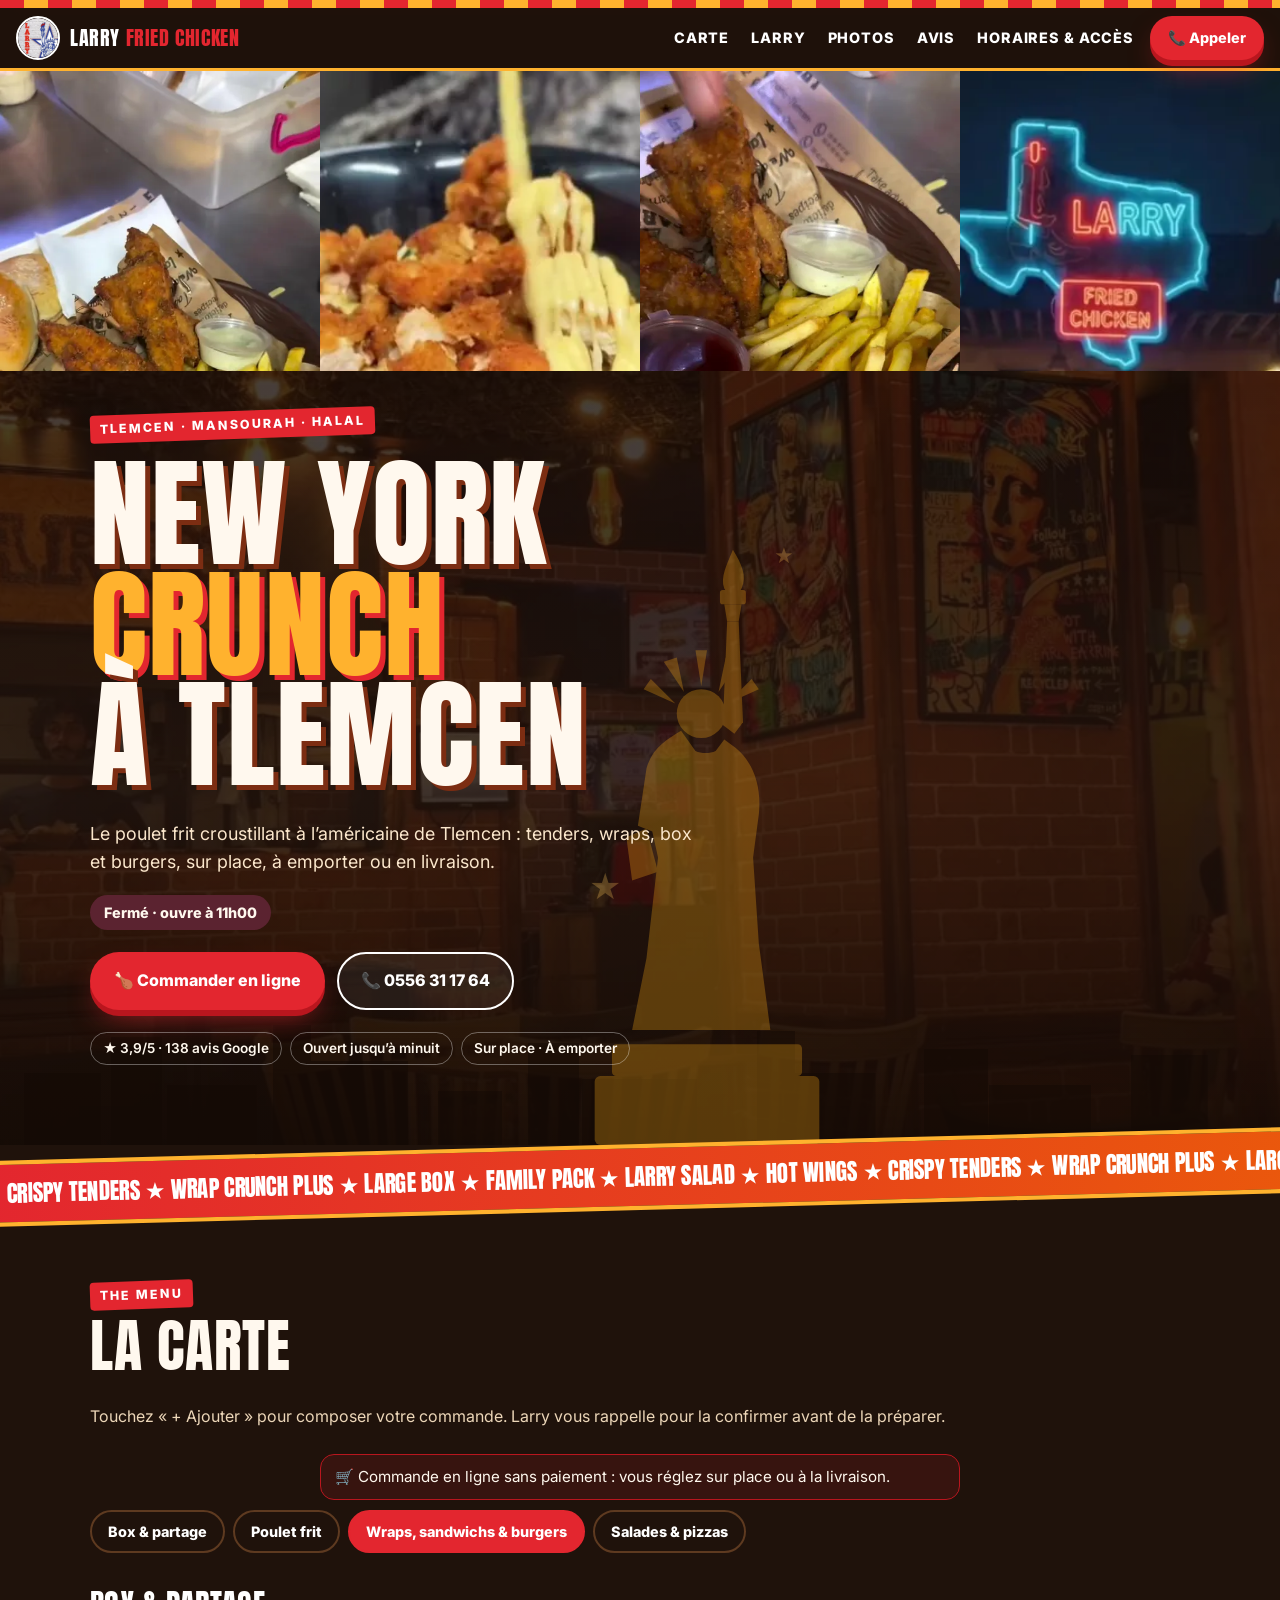
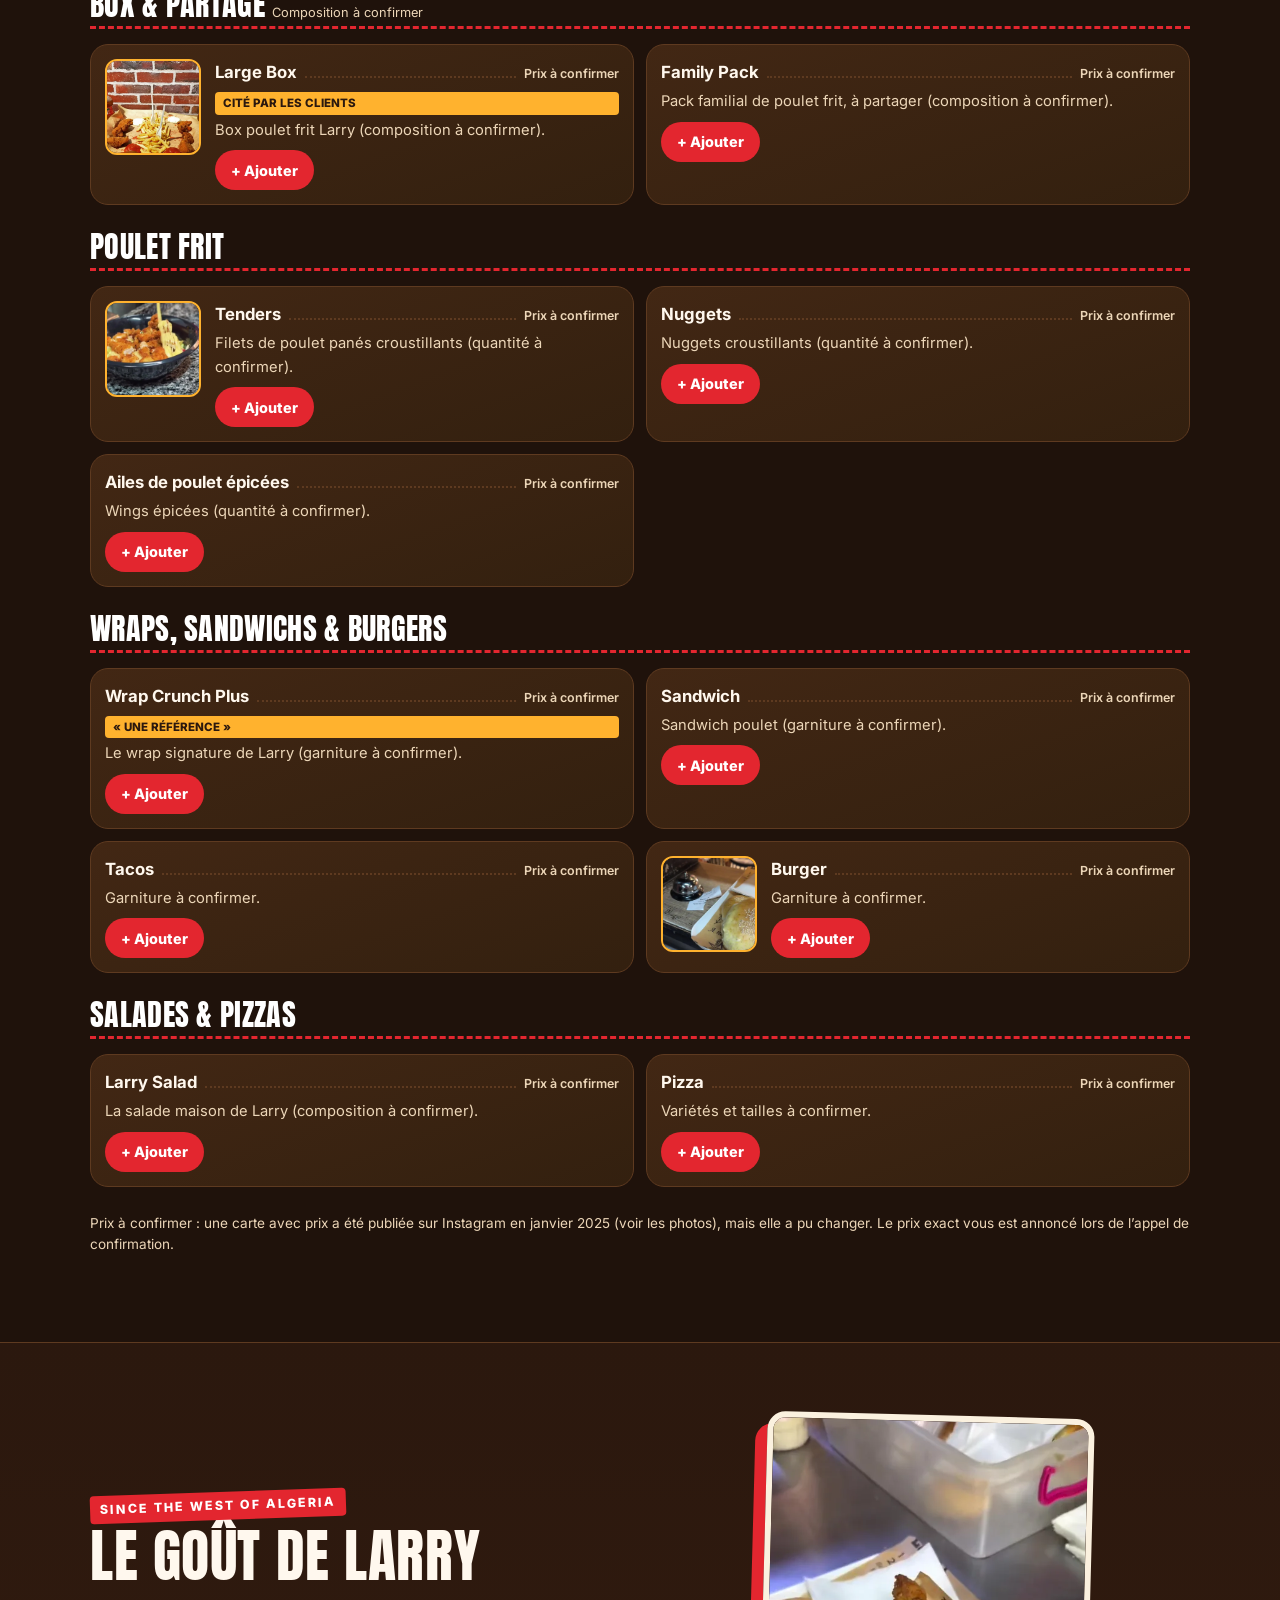
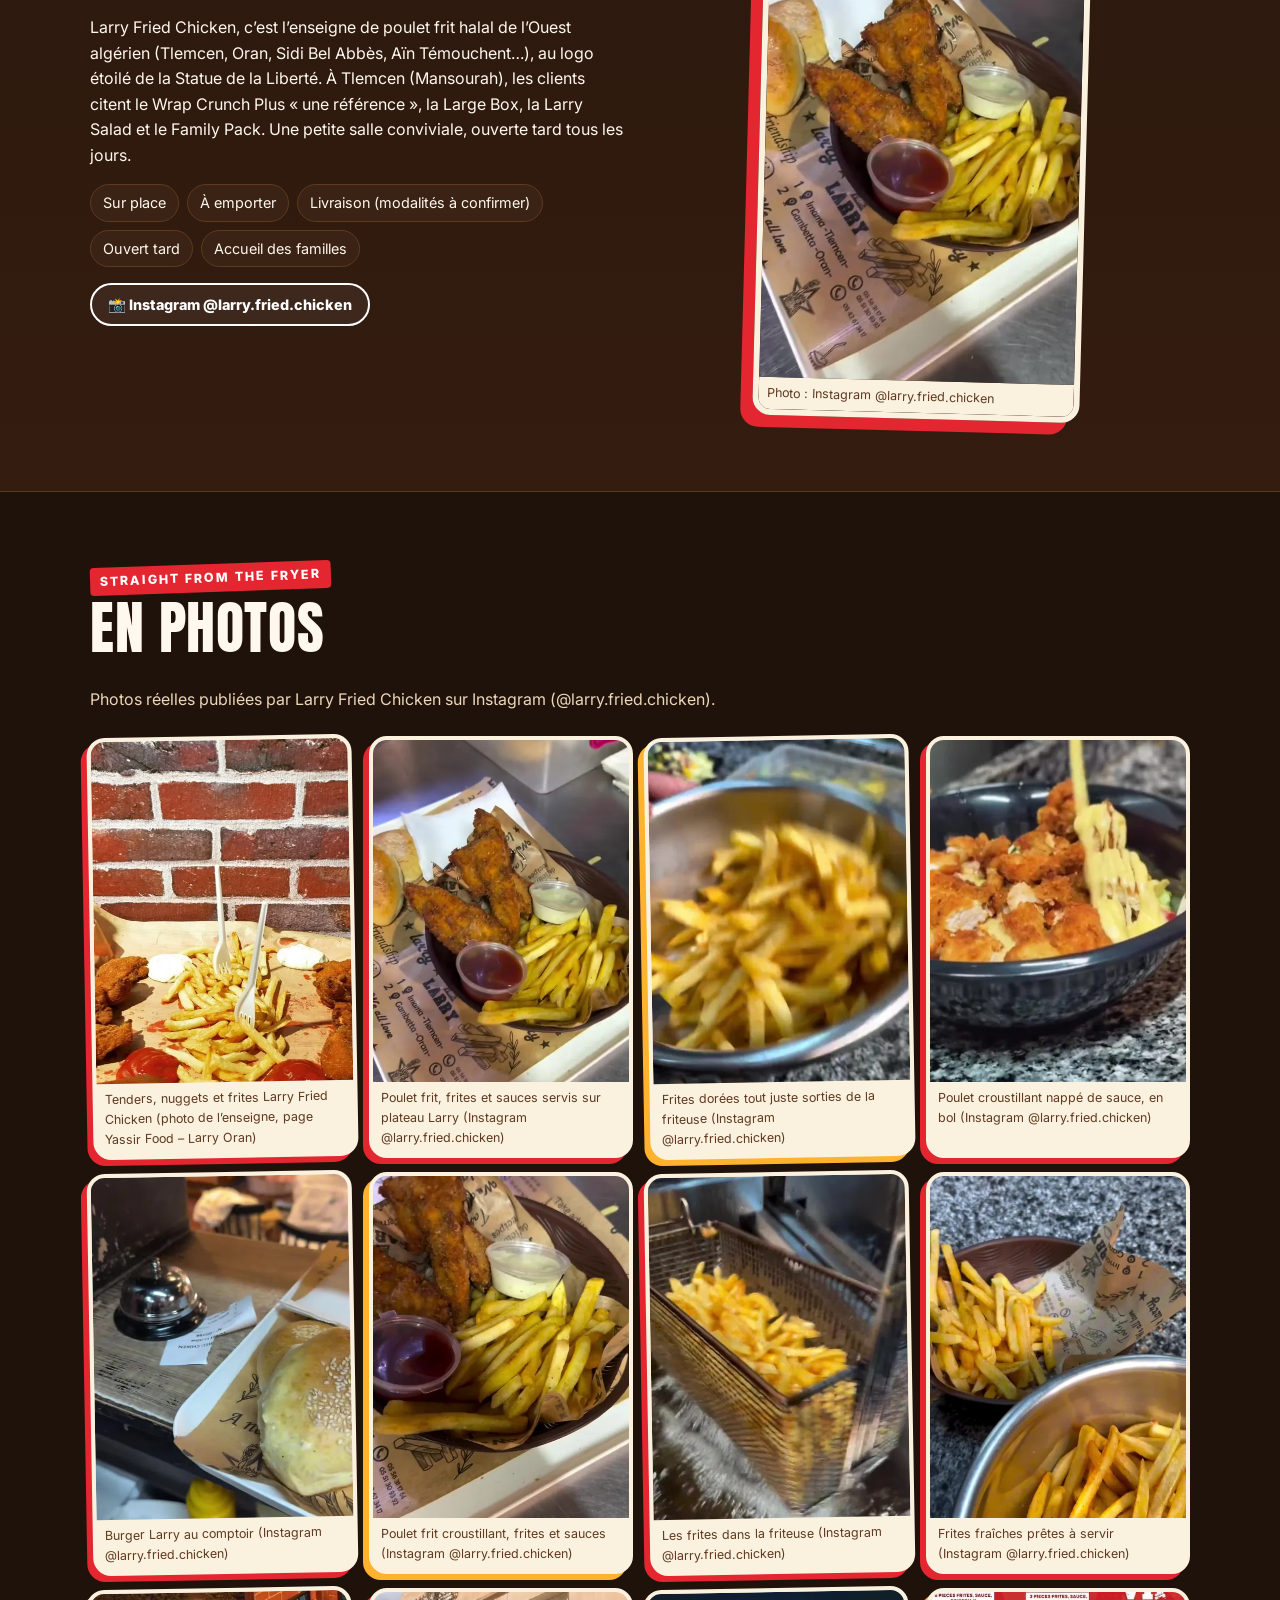
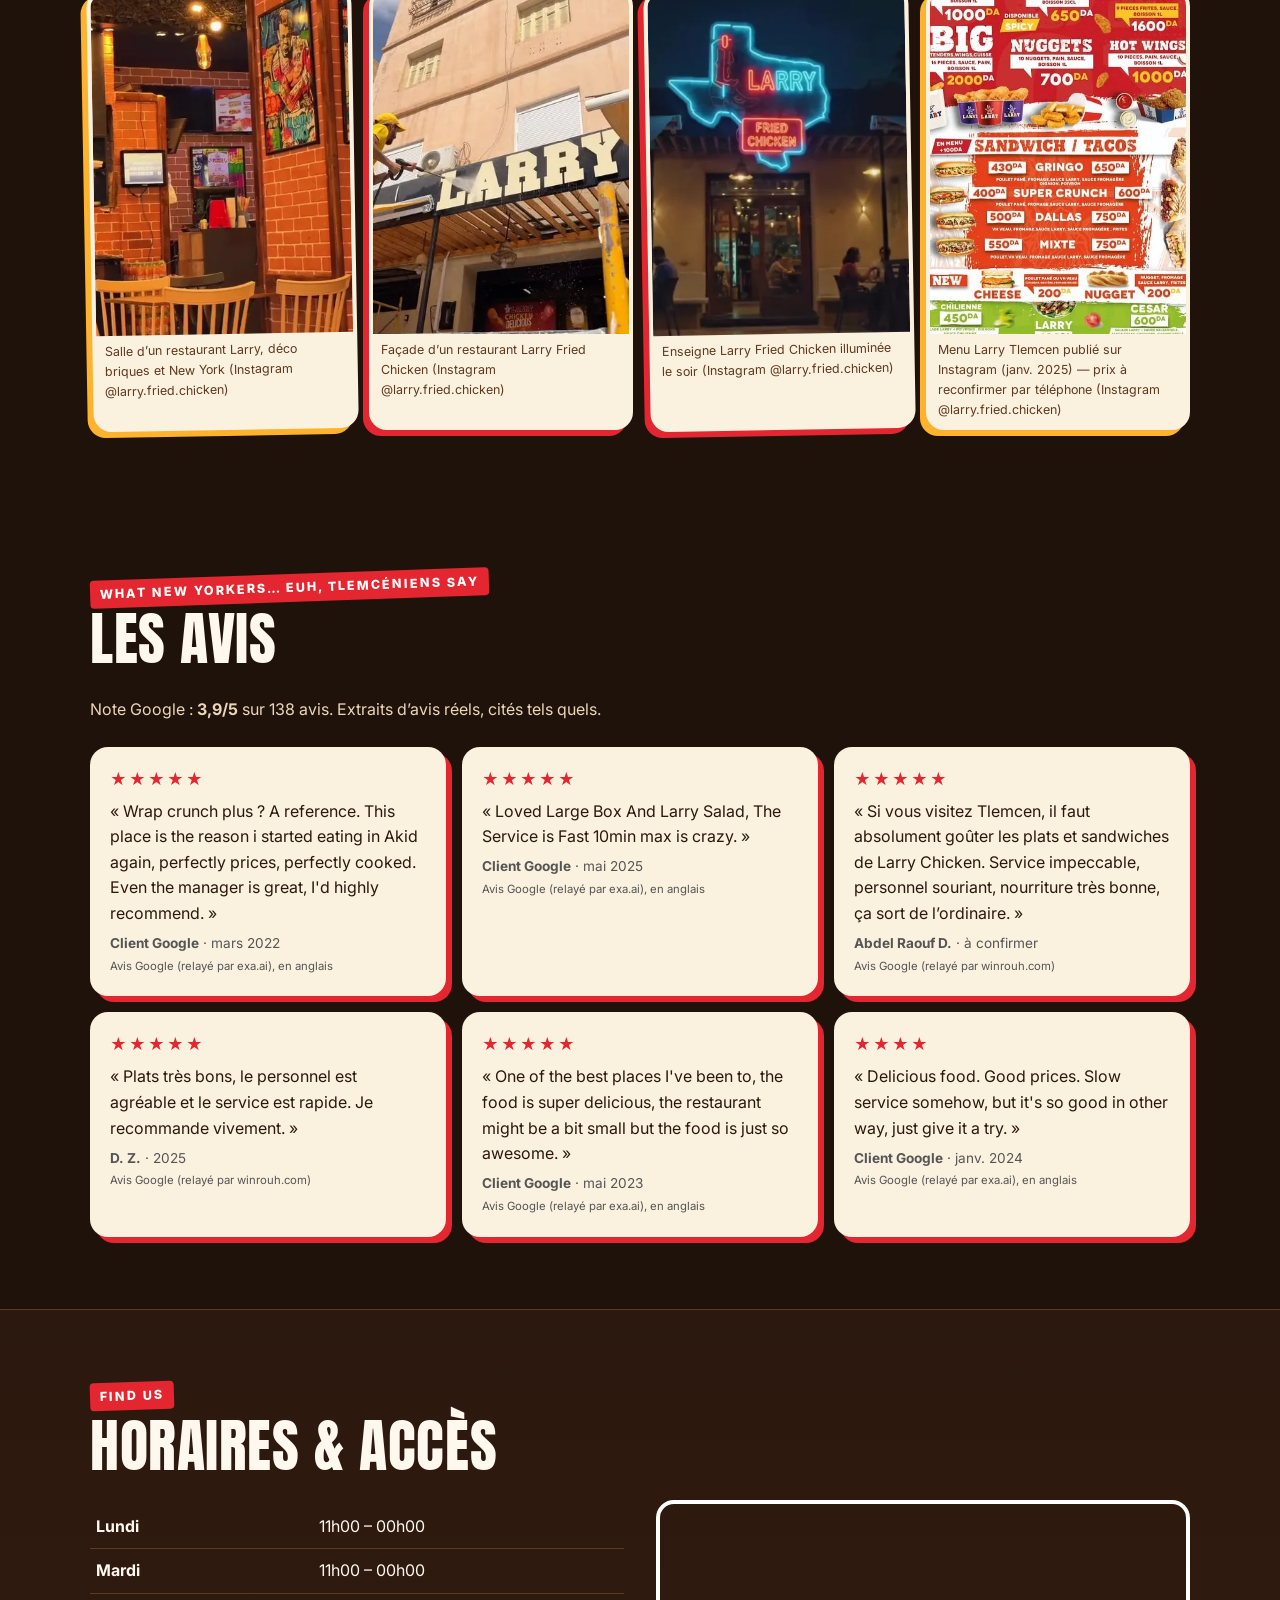
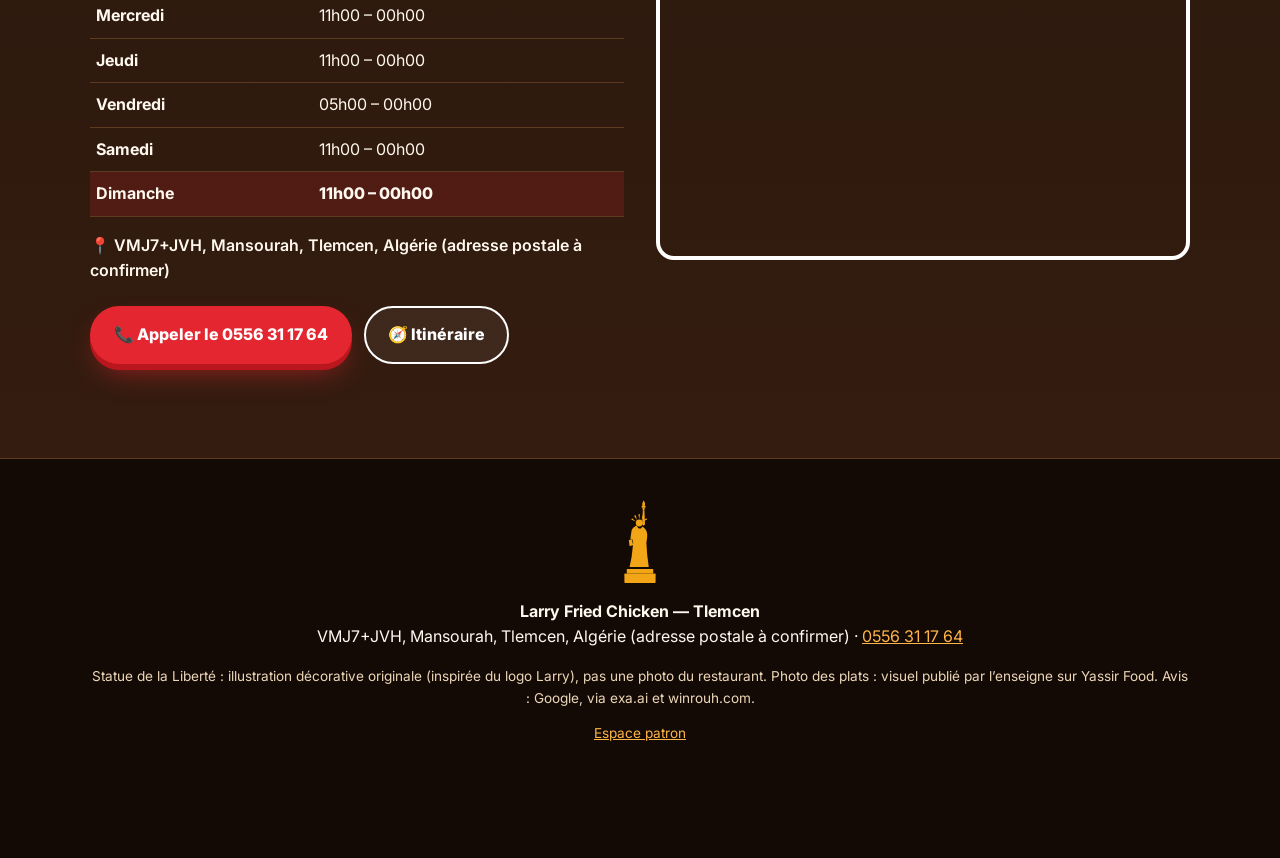
==== commit e243e4b3: "Accueil: bandeau de photos tout en haut + nouveau fond (salle de Larry)" ====
--- a/index.html
+++ b/index.html
@@ -7,7 +7,7 @@
 <meta property="og:title" content="Larry Fried Chicken — Tlemcen"><meta property="og:description" content="Poulet frit à l’américaine, tenders, wraps et box. Commande en ligne."><meta property="og:image" content="https://sayler991.github.io/Larry_Fried_Chicken_site/assets/img/ig/plateau-poulet-frites.webp"><meta property="og:type" content="restaurant">
 <link rel="preconnect" href="https://fonts.googleapis.com"><link rel="preconnect" href="https://fonts.gstatic.com" crossorigin>
 <link href="https://fonts.googleapis.com/css2?family=Anton&family=Inter:wght@400;600;800&display=swap" rel="stylesheet">
-<link rel="stylesheet" href="assets/css/style.css?v=chaud1">
+<link rel="stylesheet" href="assets/css/style.css?v=top1">
 <script type="application/ld+json">{"@context":"https://schema.org","@type":"Restaurant","name":"Larry Fried Chicken (Tlemcen)","servesCuisine":"Fried chicken","telephone":"+213 556 31 17 64","address":{"@type":"PostalAddress","addressLocality":"Mansourah, Tlemcen","addressCountry":"DZ"},"geo":{"@type":"GeoCoordinates","latitude":34.881498,"longitude":-1.334999},"sameAs":["https://www.instagram.com/larry.fried.chicken/"],"aggregateRating":{"@type":"AggregateRating","ratingValue":"3.9","reviewCount":"138"}}</script>
 </head><body>
 <a class="skip" href="#carte">Aller à la carte</a>
@@ -17,6 +17,7 @@
 <a class="btn btn-green sm" data-tel href="tel:+213556311764">📞 Appeler</a></header>
 <p class="notice" id="notice" hidden></p>
 <main id="top">
+<section class="topband" aria-label="Les plats de Larry"><img src="assets/img/ig/plateau-poulet-frites.webp" alt="Plateau de poulet frit et frites chez Larry" width="506" height="900" fetchpriority="high"><img src="assets/img/ig/tenders-sauce.webp" alt="Tenders croustillants avec sauce" width="900" height="508" fetchpriority="high"><img src="assets/img/ig/poulet-frit-frites.webp" alt="Poulet frit et frites" width="506" height="900"><img src="assets/img/ig/facade-nuit.webp" alt="Façade de Larry Fried Chicken la nuit" width="900" height="508"></section>
 <section class="hero">
  <div class="hero-sky" aria-hidden="true"><span class="star s1">★</span><span class="star s2">★</span><span class="star s3">★</span><div class="skyline"></div></div>
  <img class="liberty" src="assets/img/liberty.svg?v=chaud1" alt="" aria-hidden="true">
@@ -28,7 +29,6 @@
   <div class="cta"><a class="btn btn-green cta-order" href="#carte">🍗 Commander en ligne</a><a class="btn btn-ghost" data-tel href="tel:+213556311764">📞 0556 31 17 64</a></div>
   <ul class="badges"><li>★ 3,9/5 · 138 avis Google</li><li>Ouvert jusqu’à minuit</li><li>Sur place · À emporter</li></ul>
  </div>
- <div class="hero-photos" aria-hidden="true"><img class="hp1" src="assets/img/ig/poulet-frit-frites.webp" alt="" width="506" height="900"><img class="hp2" src="assets/img/ig/frites-dorees.webp" alt="" width="506" height="900"><img class="hp3" src="assets/img/ig/tenders-sauce.webp" alt="" width="900" height="508"></div>
  <img class="hero-logo" src="assets/img/logo.webp?v=chaud1" alt="Logo Larry : la Statue de la Liberté devant une étoile bleue" width="400" height="400">
 </section>
 <div class="ticker" aria-hidden="true"><div>★ CRISPY TENDERS ★ WRAP CRUNCH PLUS ★ LARGE BOX ★ FAMILY PACK ★ LARRY SALAD ★ HOT WINGS ★ CRISPY TENDERS ★ WRAP CRUNCH PLUS ★ LARGE BOX ★ FAMILY PACK ★ LARRY SALAD ★ HOT WINGS ★</div></div>
--- a/assets/css/style.css
+++ b/assets/css/style.css
@@ -112,3 +112,10 @@
 .hero h1 span{color:var(--o);text-shadow:5px 5px 0 var(--g)}
 @media(max-width:899px){.hero-photos{max-width:520px}.hero-photos img{max-height:240px}}
 @media(min-width:900px){.hero-photos{height:min(68vh,560px);grid-template-rows:1fr 1fr;width:40%}.hero-photos img{height:100%!important;min-height:0}.hero-photos .hp2,.hero-photos .hp3{aspect-ratio:auto}.liberty{left:44%;opacity:.3}}
+
+/* ---- v3 : bandeau photos tout en haut + nouveau fond (salle de Larry) ---- */
+.topband{display:grid;grid-template-columns:repeat(4,1fr);gap:0;height:clamp(150px,34vw,300px);background:#140a05;border-bottom:4px solid var(--o)}
+.topband img{width:100%;height:100%;object-fit:cover}
+@media(max-width:560px){.topband{grid-template-columns:repeat(2,1fr);height:clamp(200px,60vw,300px)}.topband img:nth-child(n+3){display:none}}
+.hero{background:linear-gradient(180deg,rgba(20,10,5,.78) 0,rgba(31,18,11,.84) 55%,rgba(20,10,5,.96) 100%),url(../img/ig/salle-larry.webp) center/cover no-repeat;min-height:70vh}
+@media(min-width:900px){.hero-in{padding-right:0;max-width:760px;margin-left:max(20px,calc((100vw - 1140px)/2))}}
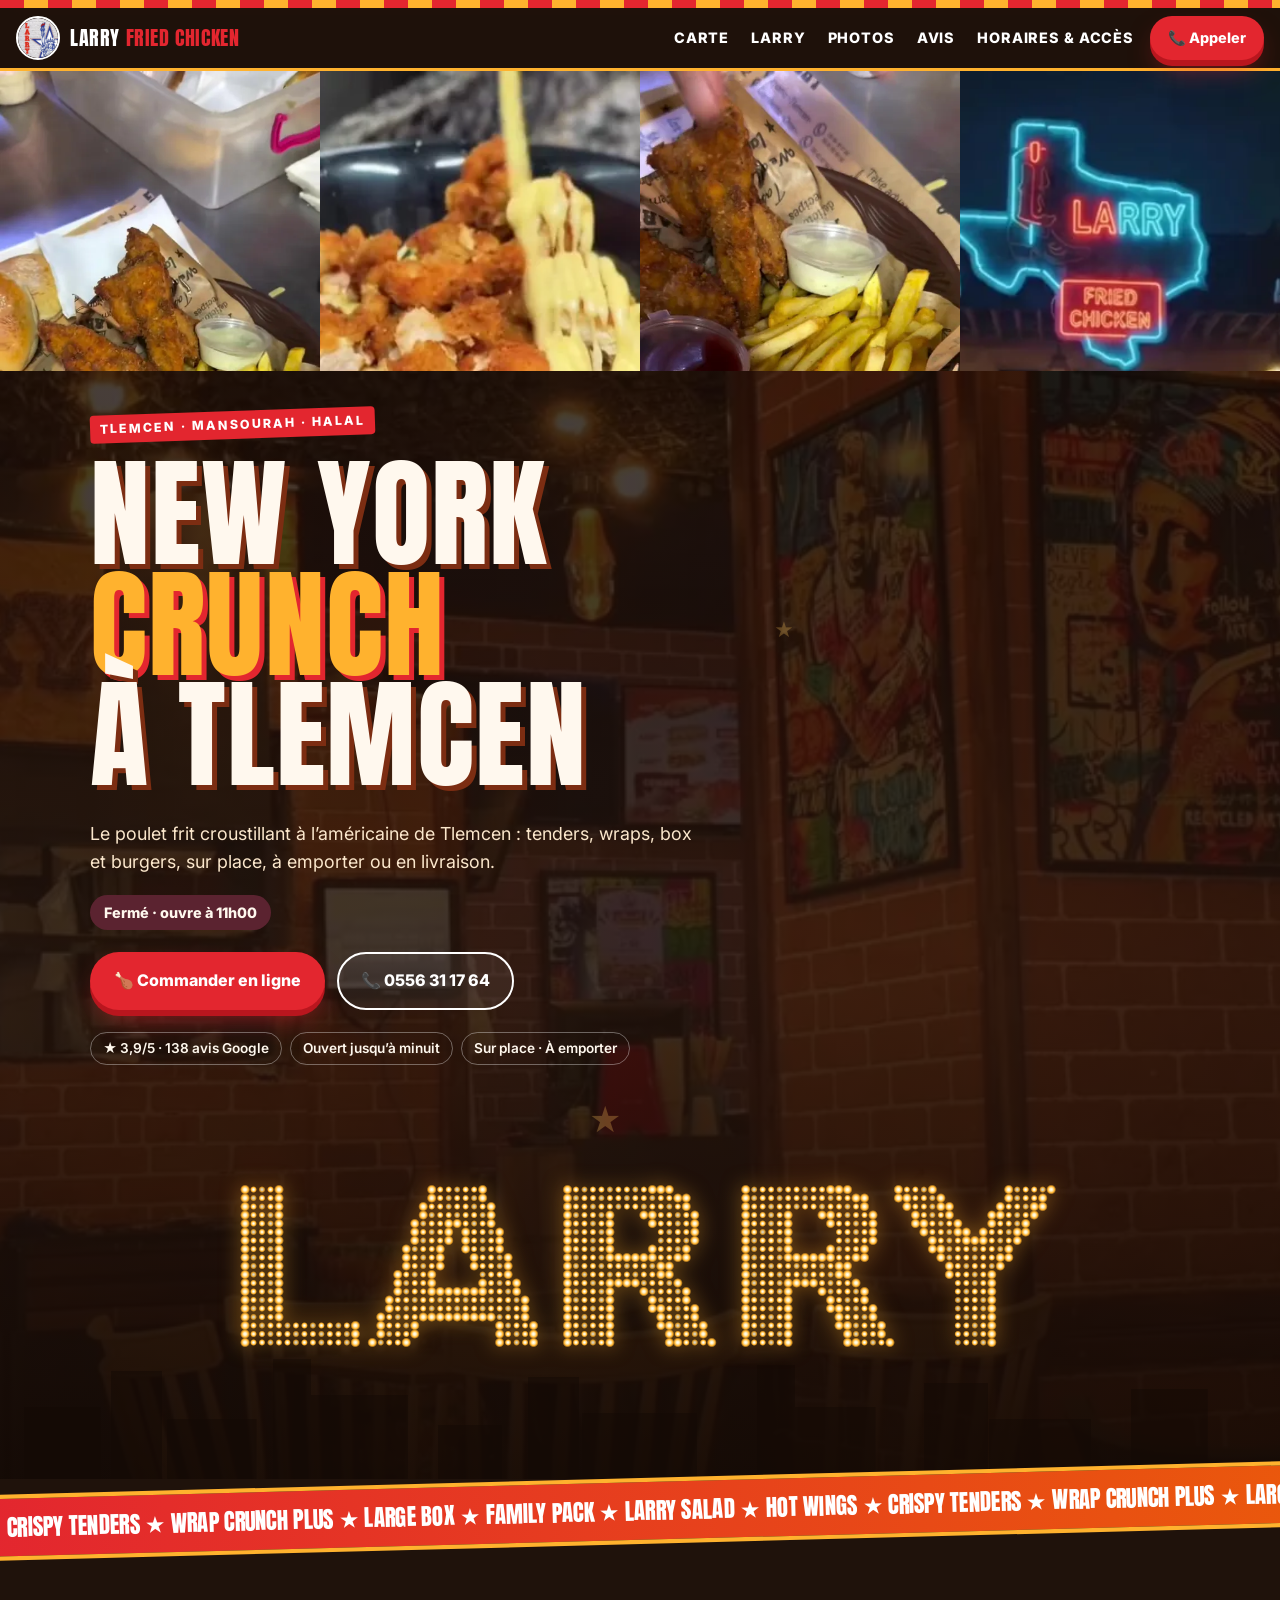
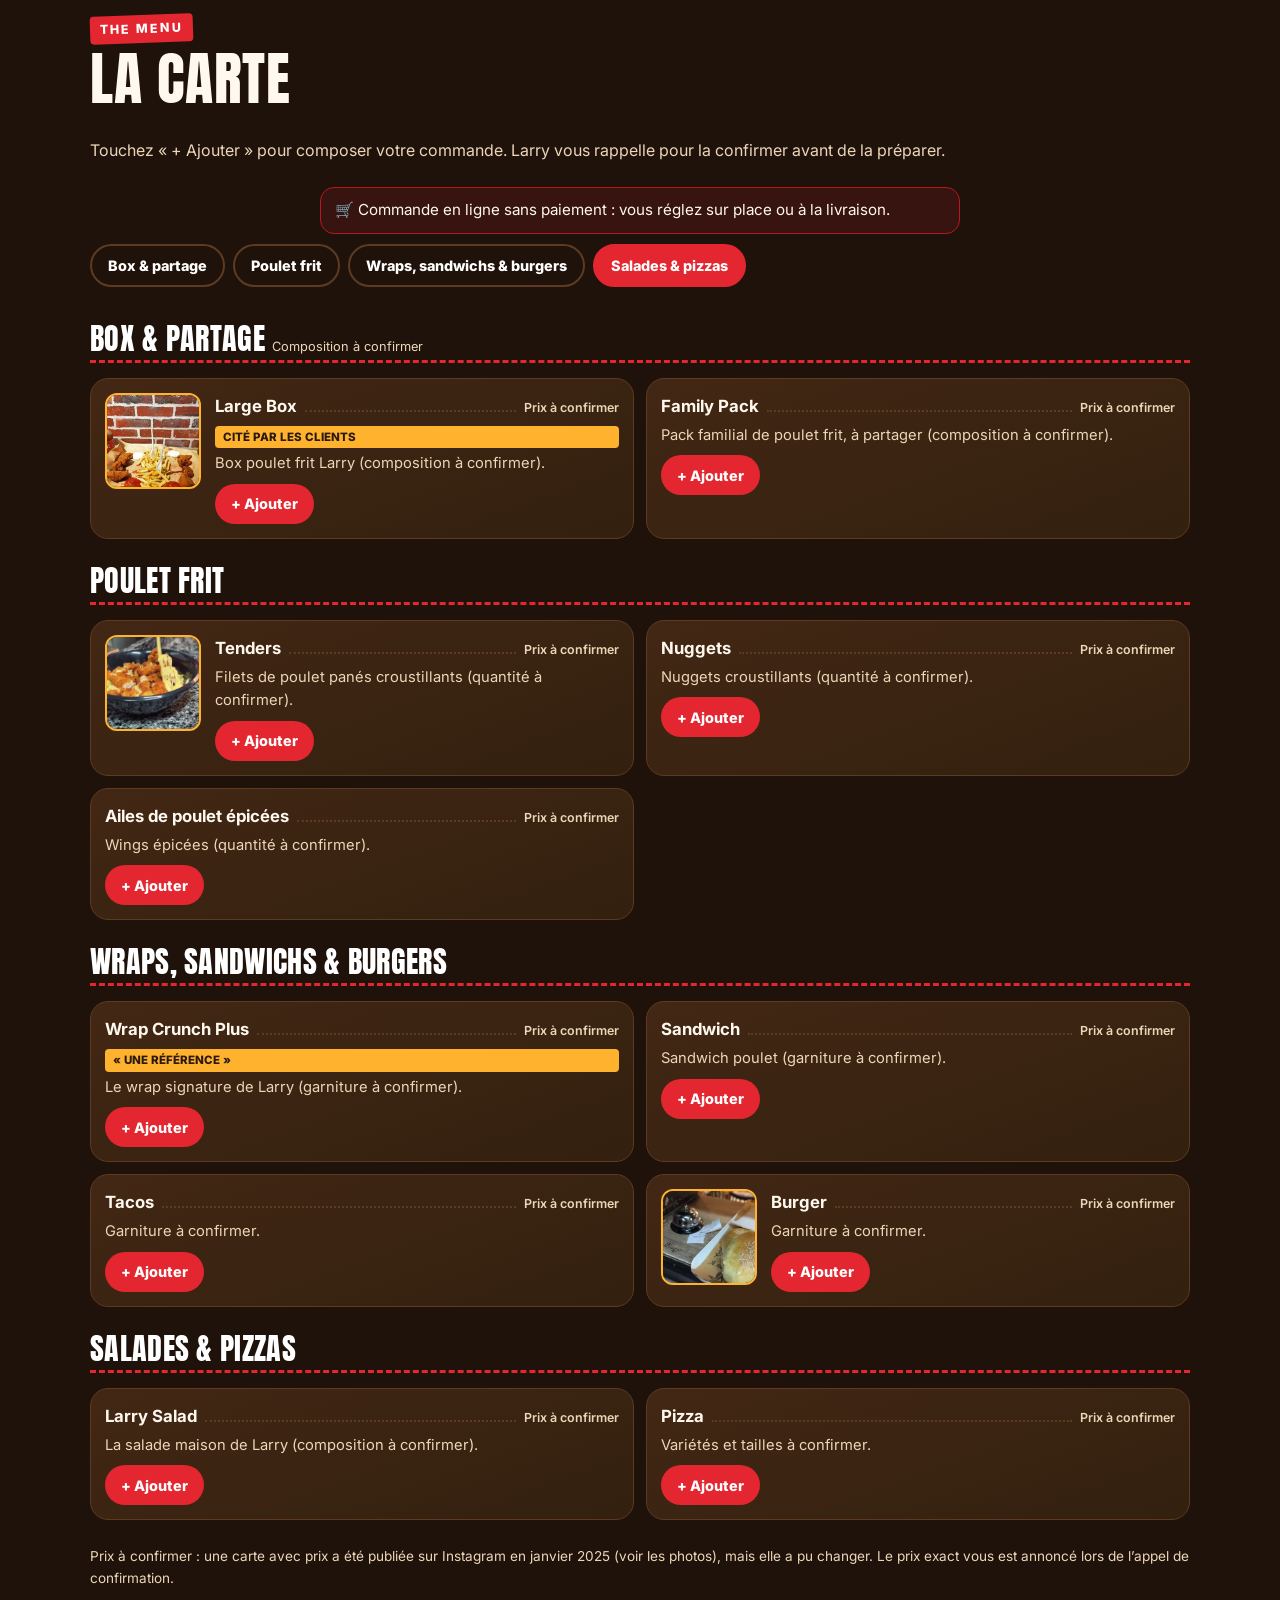
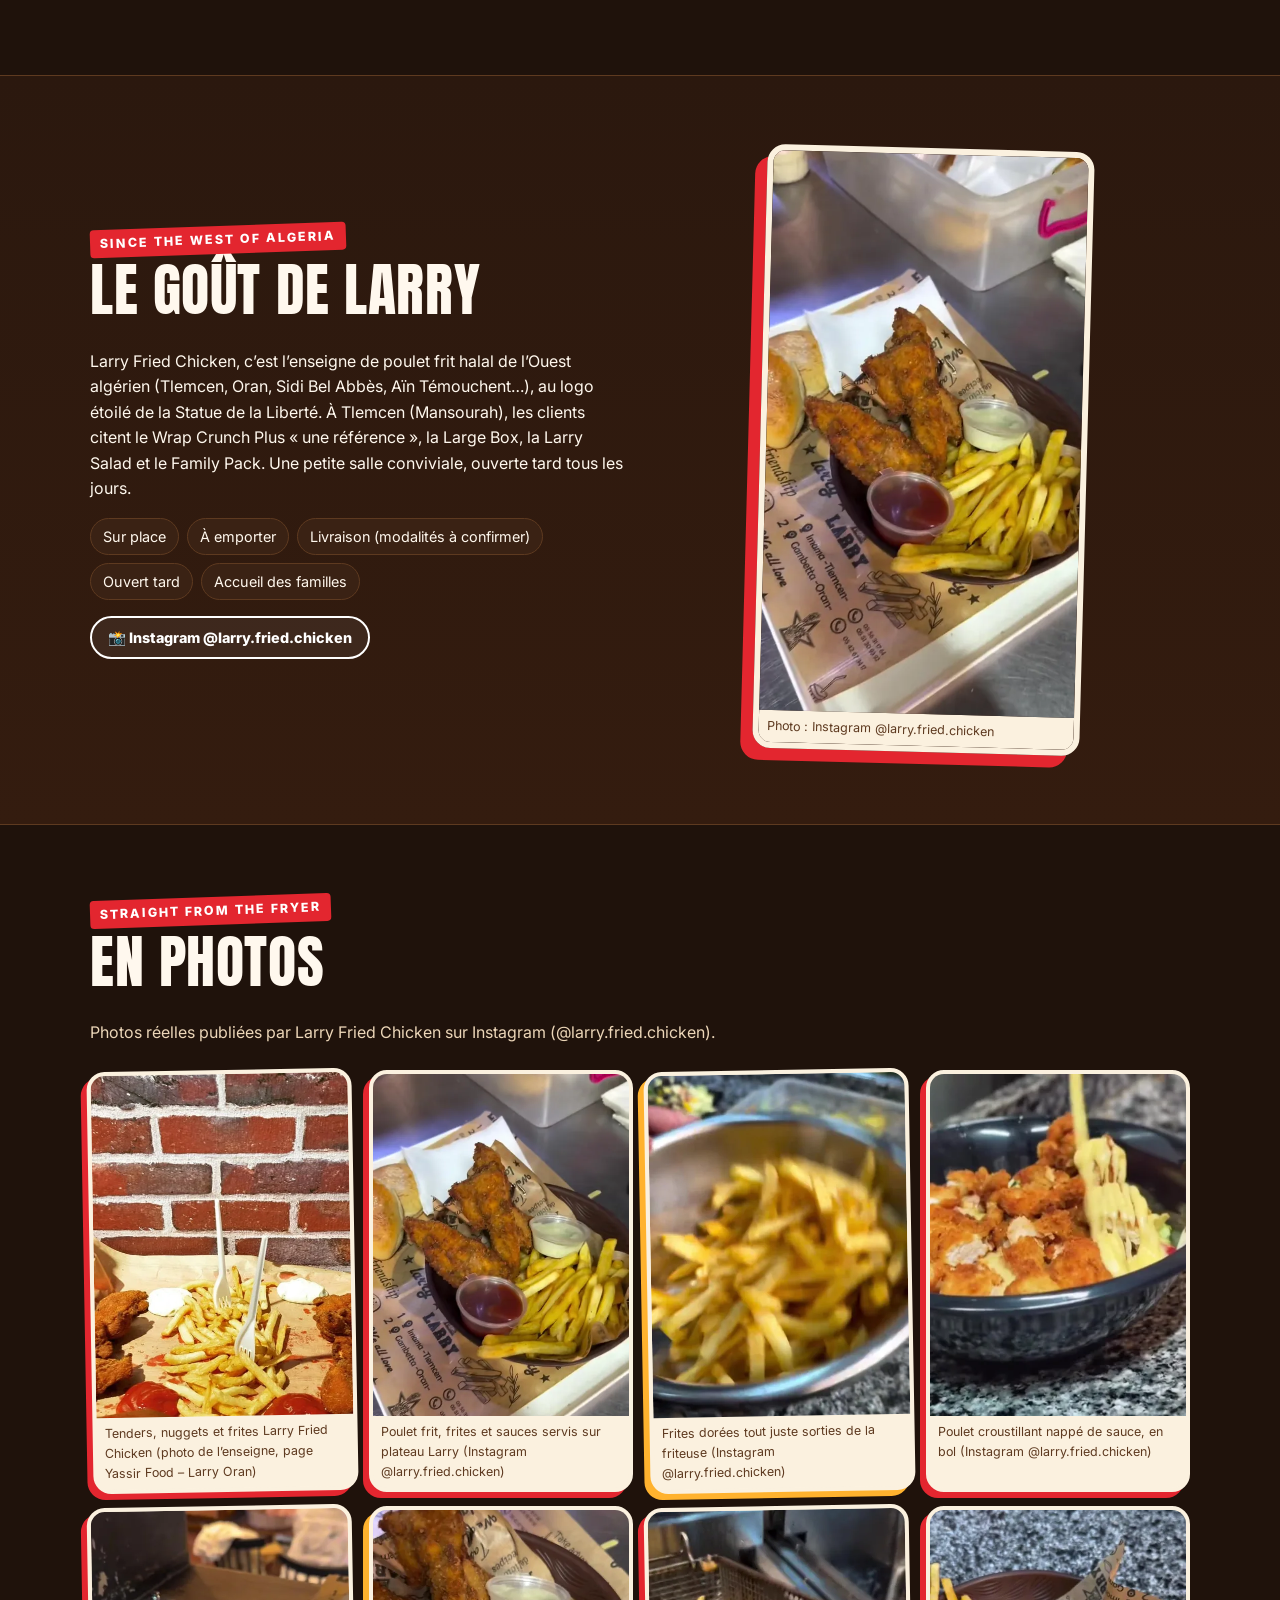
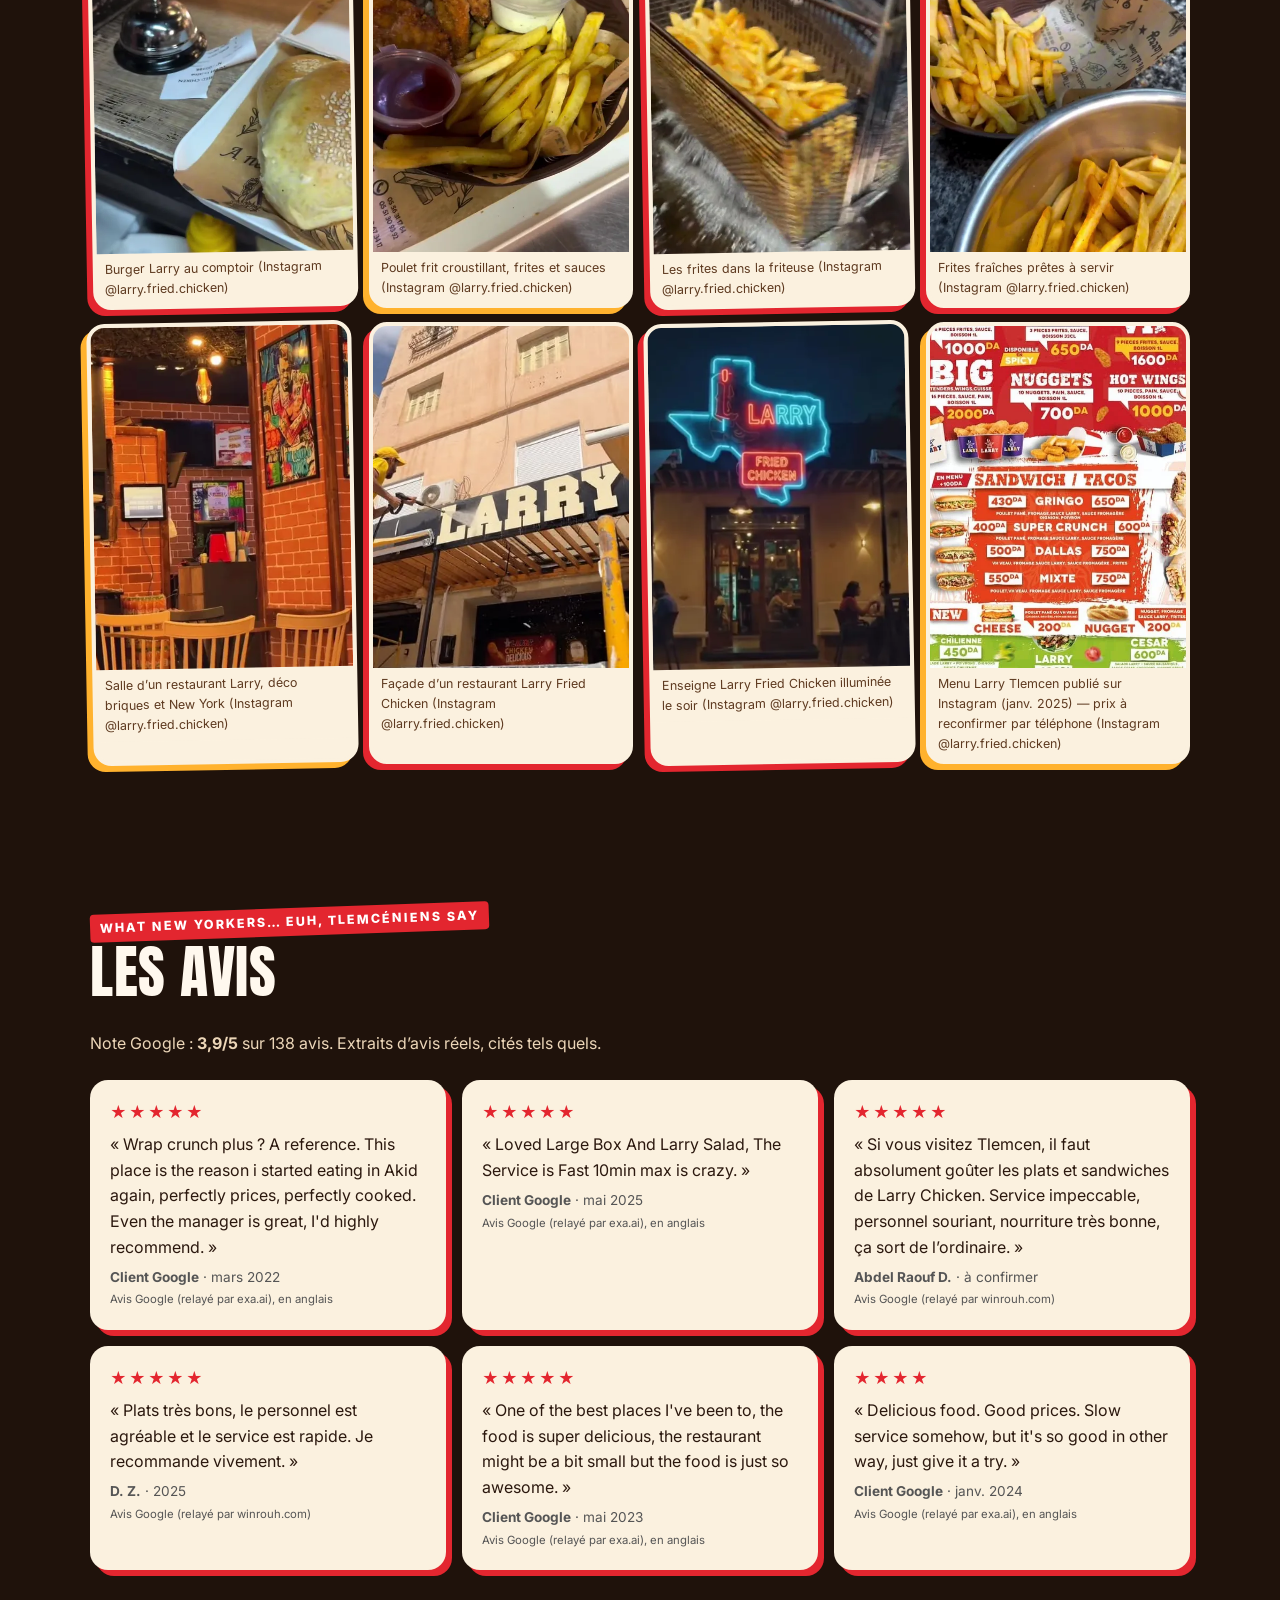
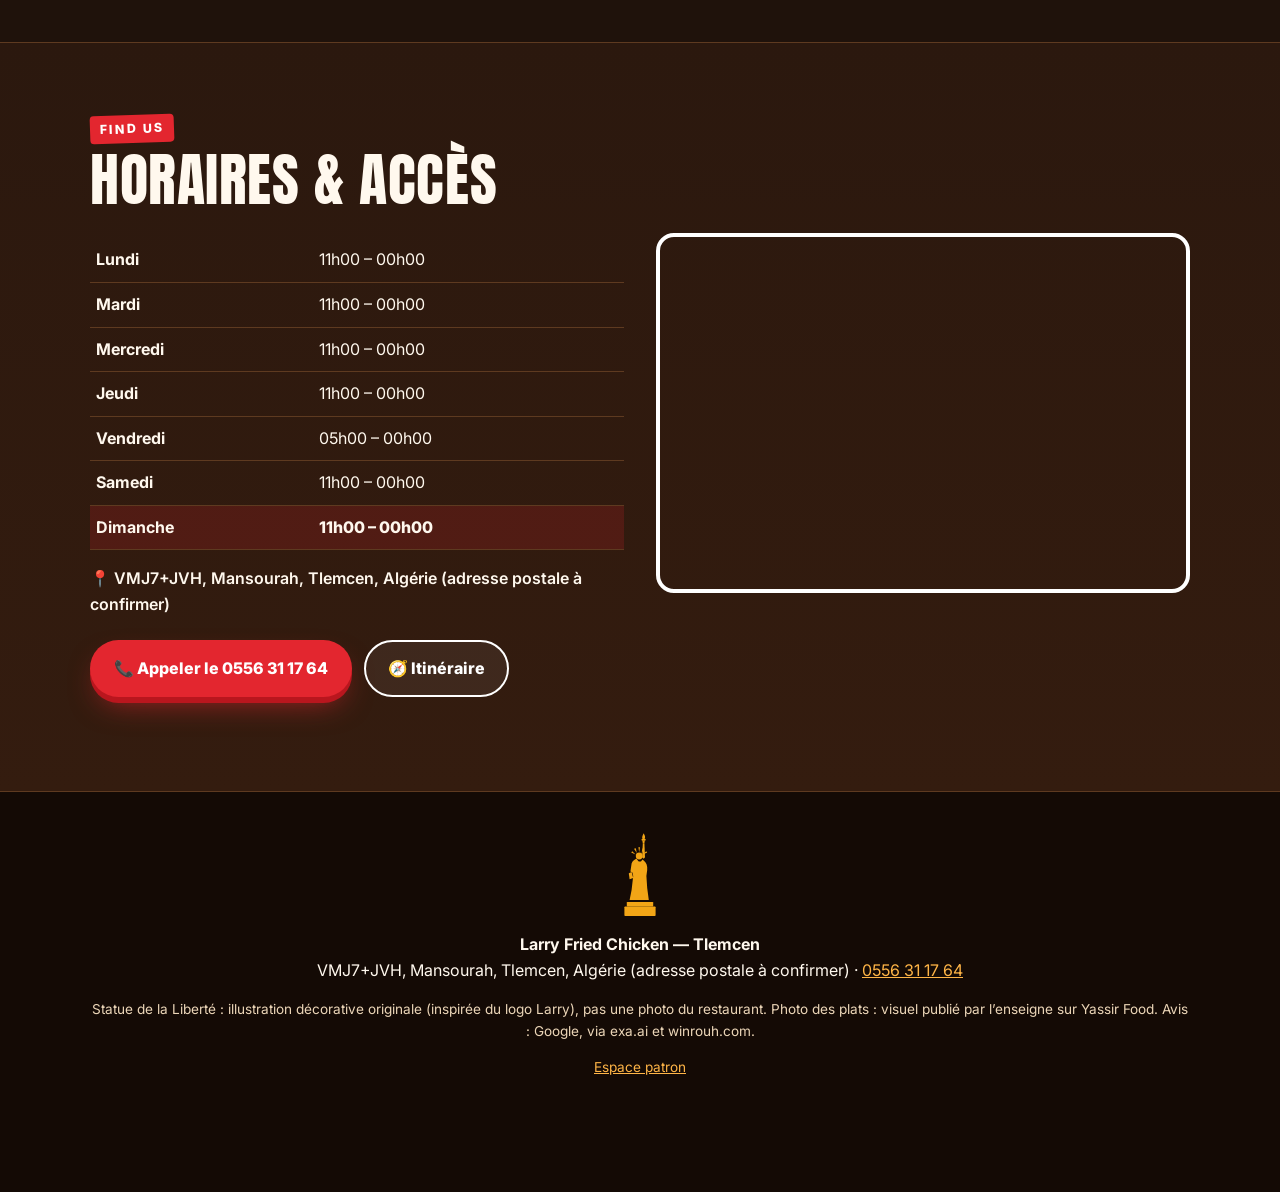
==== commit 916d0754: "Accueil: gros LARRY en petites ampoules (style enseigne) en fond" ====
--- a/index.html
+++ b/index.html
@@ -7,7 +7,7 @@
 <meta property="og:title" content="Larry Fried Chicken — Tlemcen"><meta property="og:description" content="Poulet frit à l’américaine, tenders, wraps et box. Commande en ligne."><meta property="og:image" content="https://sayler991.github.io/Larry_Fried_Chicken_site/assets/img/ig/plateau-poulet-frites.webp"><meta property="og:type" content="restaurant">
 <link rel="preconnect" href="https://fonts.googleapis.com"><link rel="preconnect" href="https://fonts.gstatic.com" crossorigin>
 <link href="https://fonts.googleapis.com/css2?family=Anton&family=Inter:wght@400;600;800&display=swap" rel="stylesheet">
-<link rel="stylesheet" href="assets/css/style.css?v=top1">
+<link rel="stylesheet" href="assets/css/style.css?v=bulbs5">
 <script type="application/ld+json">{"@context":"https://schema.org","@type":"Restaurant","name":"Larry Fried Chicken (Tlemcen)","servesCuisine":"Fried chicken","telephone":"+213 556 31 17 64","address":{"@type":"PostalAddress","addressLocality":"Mansourah, Tlemcen","addressCountry":"DZ"},"geo":{"@type":"GeoCoordinates","latitude":34.881498,"longitude":-1.334999},"sameAs":["https://www.instagram.com/larry.fried.chicken/"],"aggregateRating":{"@type":"AggregateRating","ratingValue":"3.9","reviewCount":"138"}}</script>
 </head><body>
 <a class="skip" href="#carte">Aller à la carte</a>
--- a/assets/css/style.css
+++ b/assets/css/style.css
@@ -119,3 +119,9 @@
 @media(max-width:560px){.topband{grid-template-columns:repeat(2,1fr);height:clamp(200px,60vw,300px)}.topband img:nth-child(n+3){display:none}}
 .hero{background:linear-gradient(180deg,rgba(20,10,5,.78) 0,rgba(31,18,11,.84) 55%,rgba(20,10,5,.96) 100%),url(../img/ig/salle-larry.webp) center/cover no-repeat;min-height:70vh}
 @media(min-width:900px){.hero-in{padding-right:0;max-width:760px;margin-left:max(20px,calc((100vw - 1140px)/2))}}
+/* ---- v4 : gros "LARRY" en petites ampoules (style enseigne) en fond de l'accueil ---- */
+.hero{padding-bottom:calc(min(92vw,520px)*.36 + 90px)}
+.hero::before{content:"";position:absolute;left:0;right:0;bottom:46px;height:calc(min(92vw,520px)*.36 + 10px);background:url(../img/larry-bulbs.svg?v=b4) center bottom/contain no-repeat;z-index:1;opacity:1;pointer-events:none;filter:drop-shadow(0 0 10px rgba(255,178,46,.55))}
+@media(min-width:900px){.hero{padding-bottom:calc(min(70vw,900px)*.35 + 100px)}.hero::before{height:calc(min(70vw,900px)*.35 + 10px);bottom:50px}}
+.liberty{z-index:0!important}
+.liberty{display:none!important}
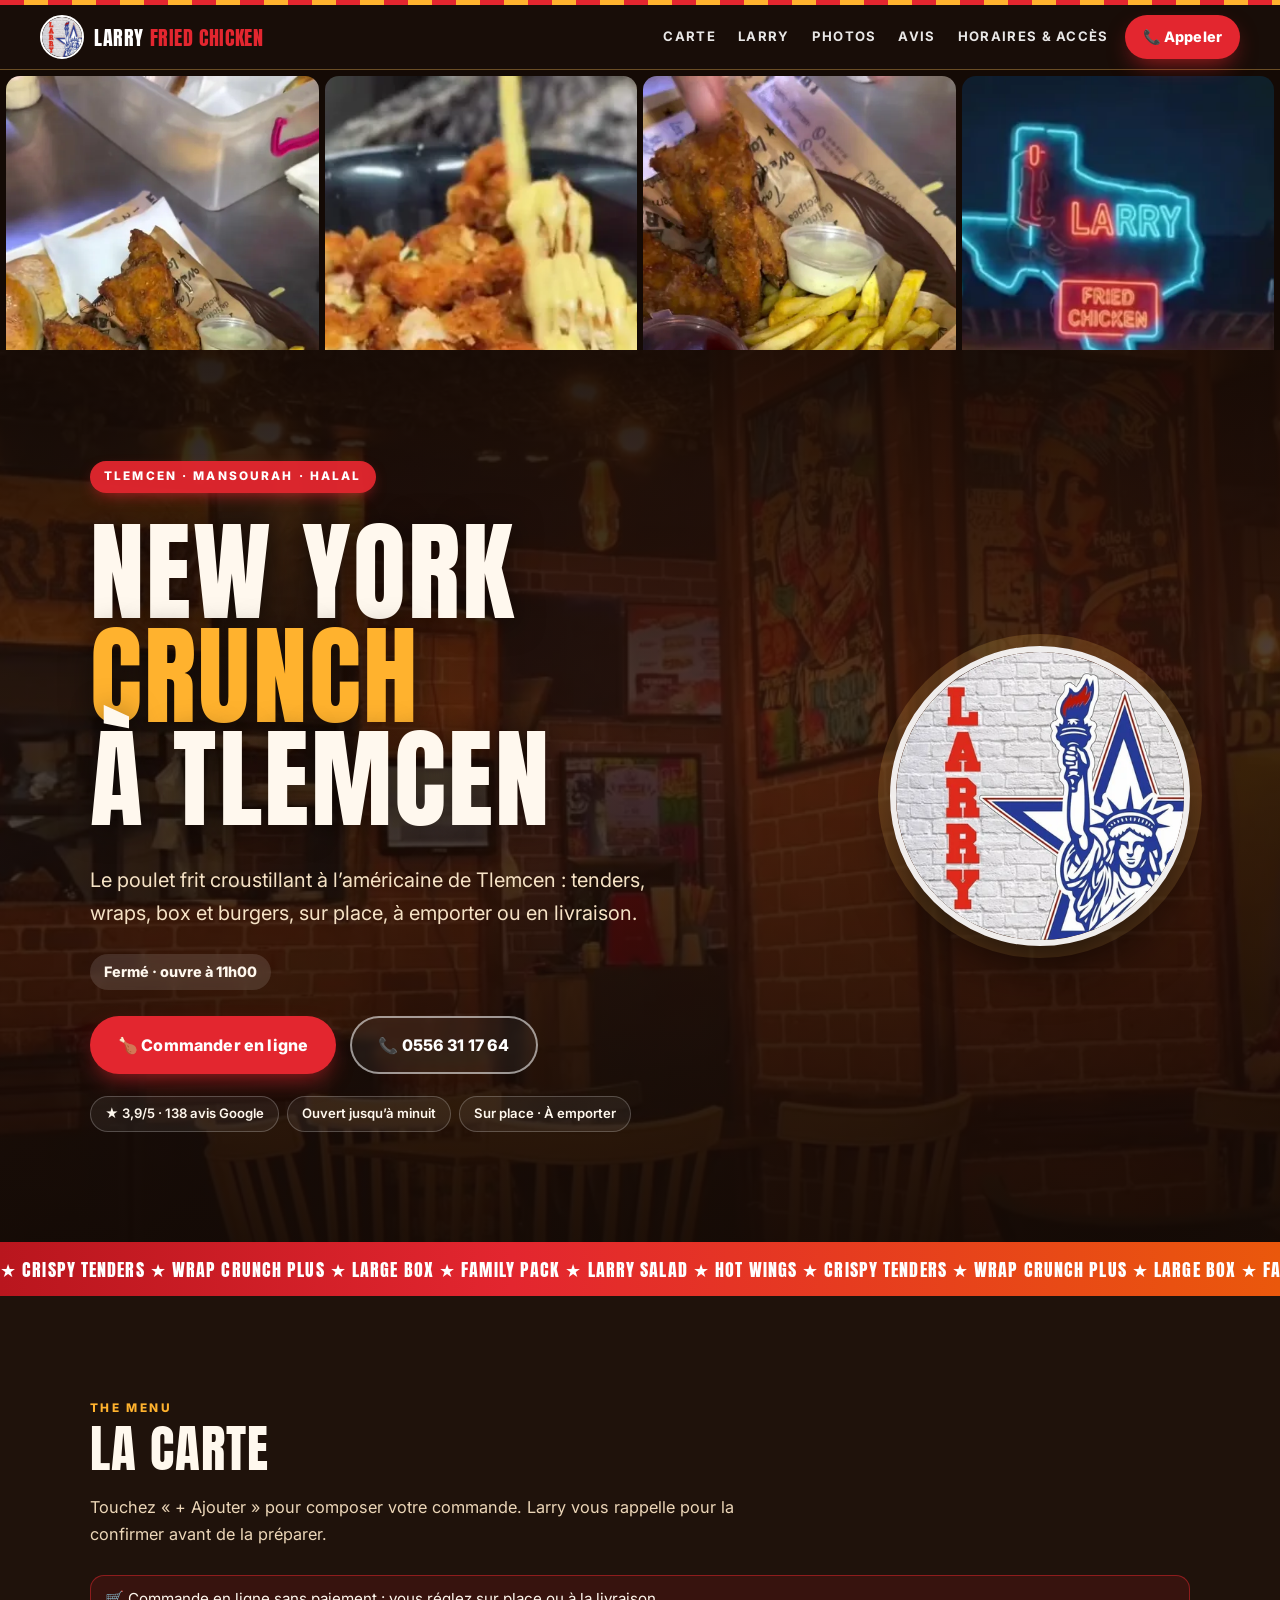
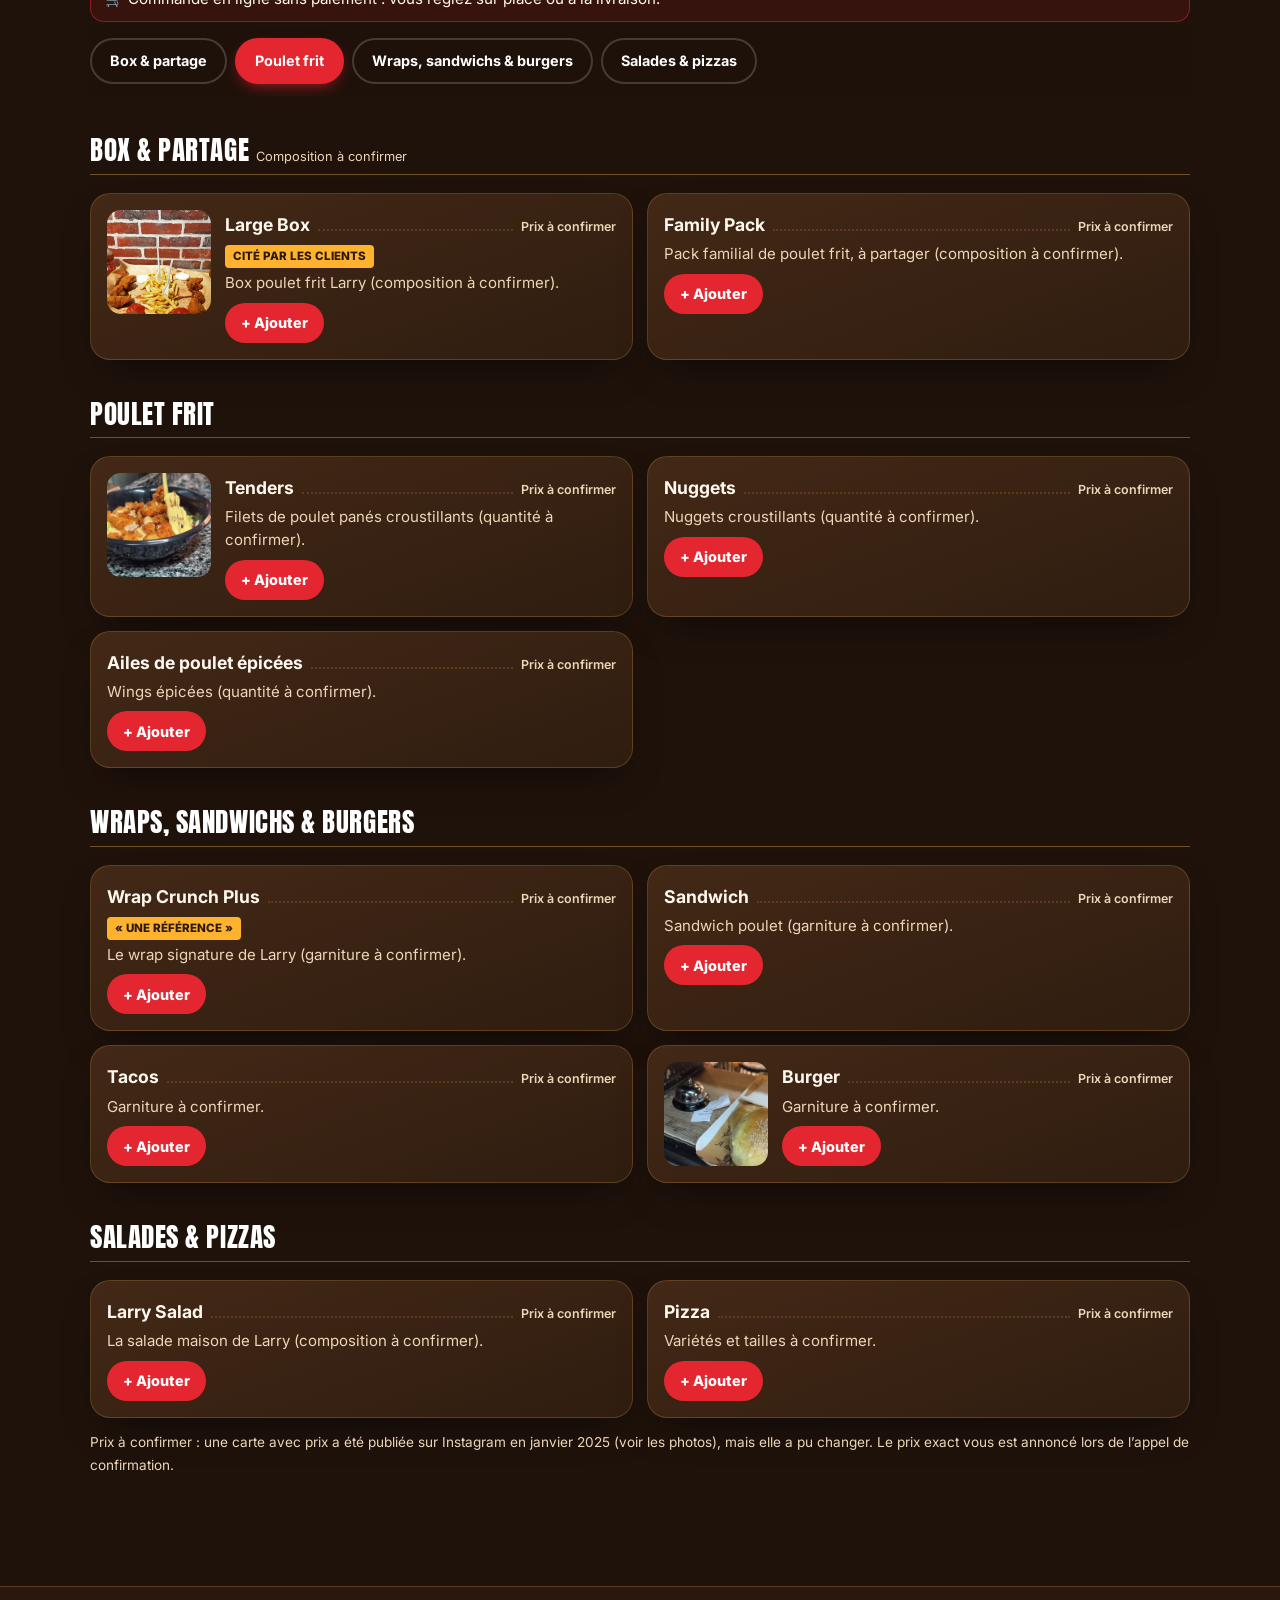
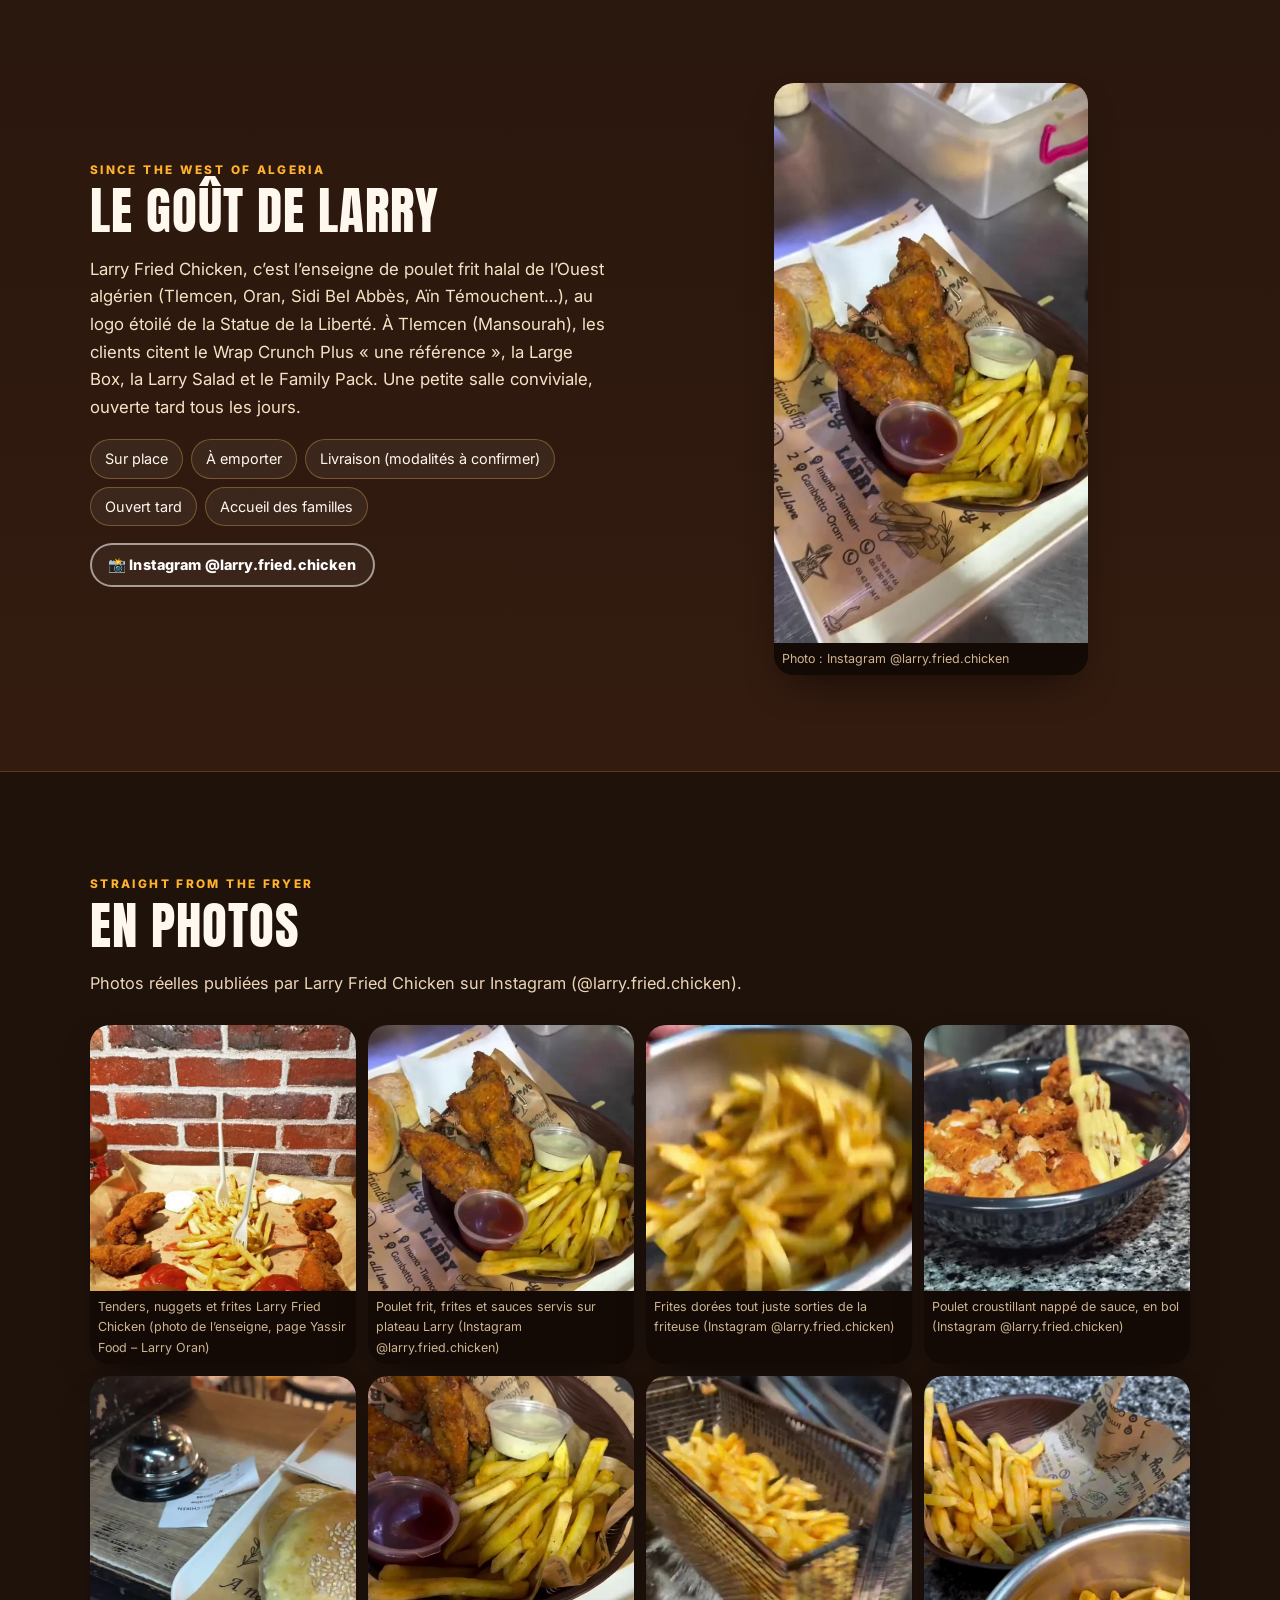
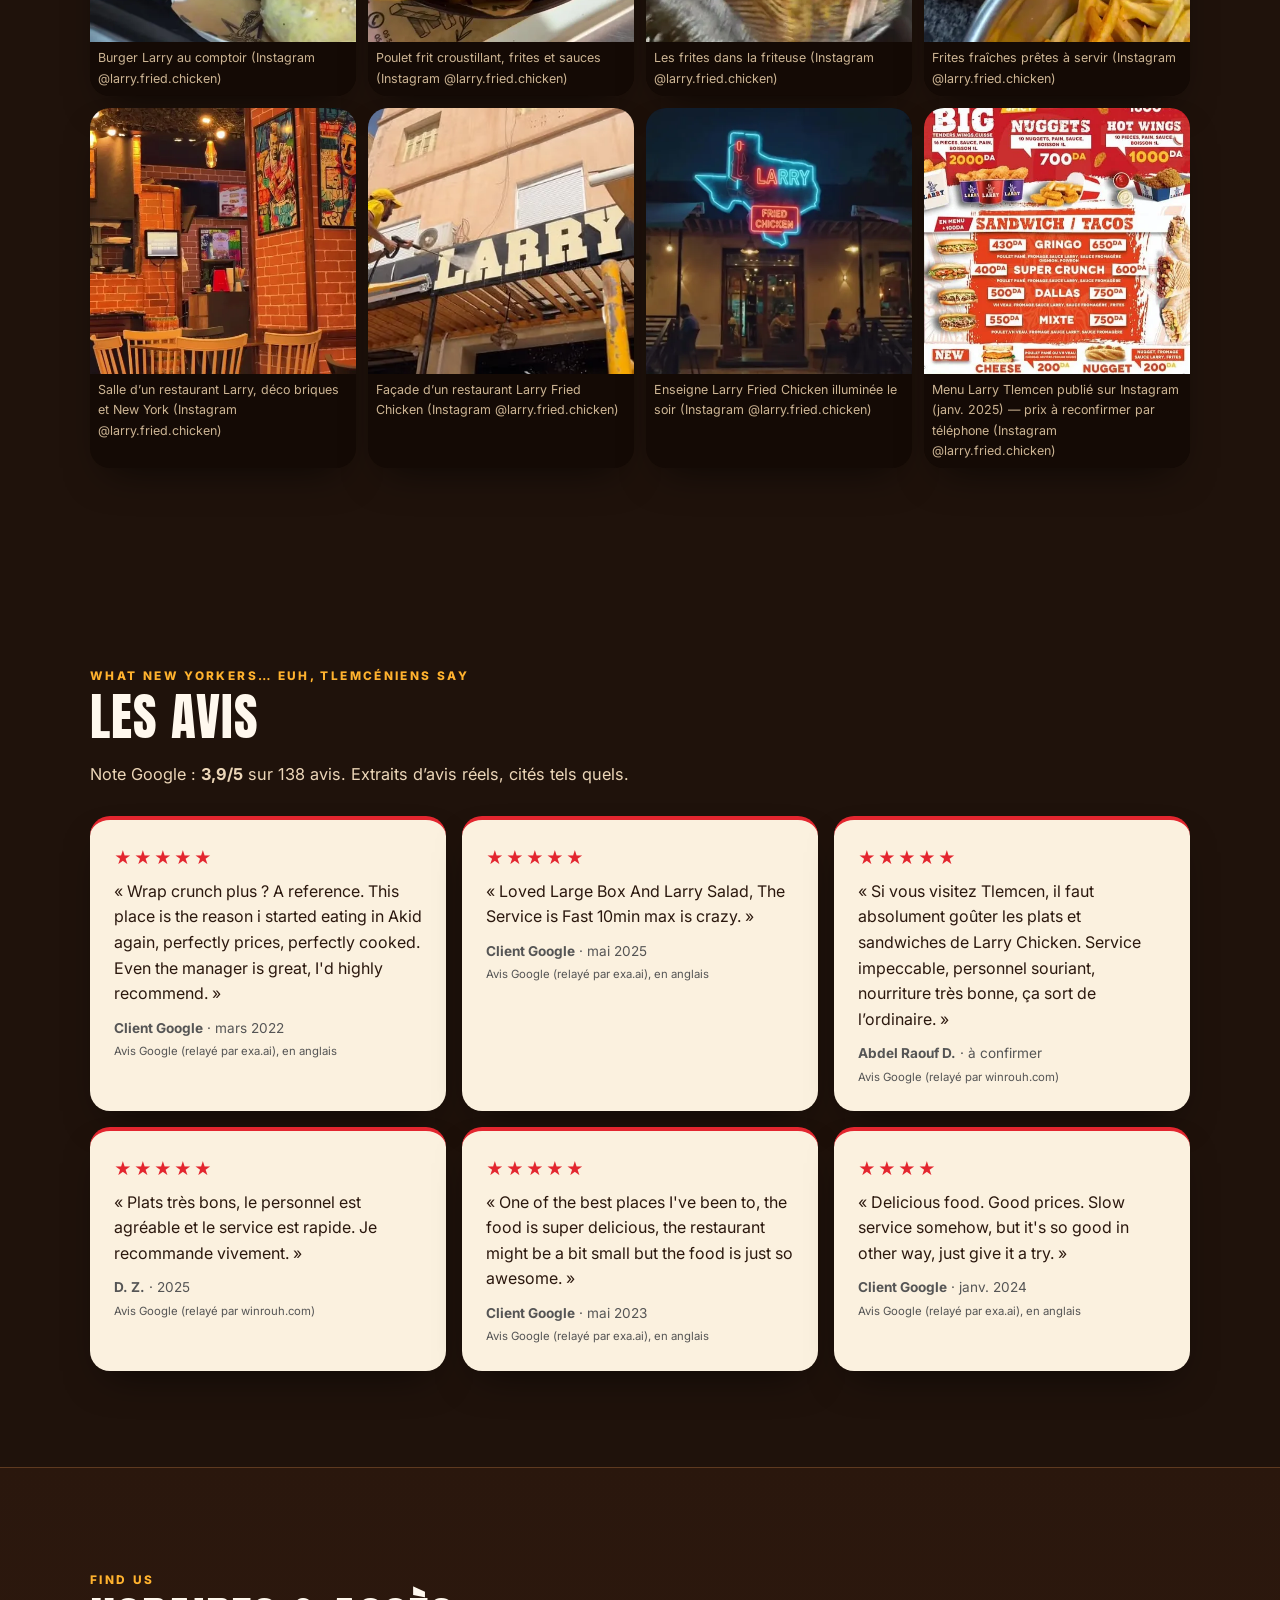
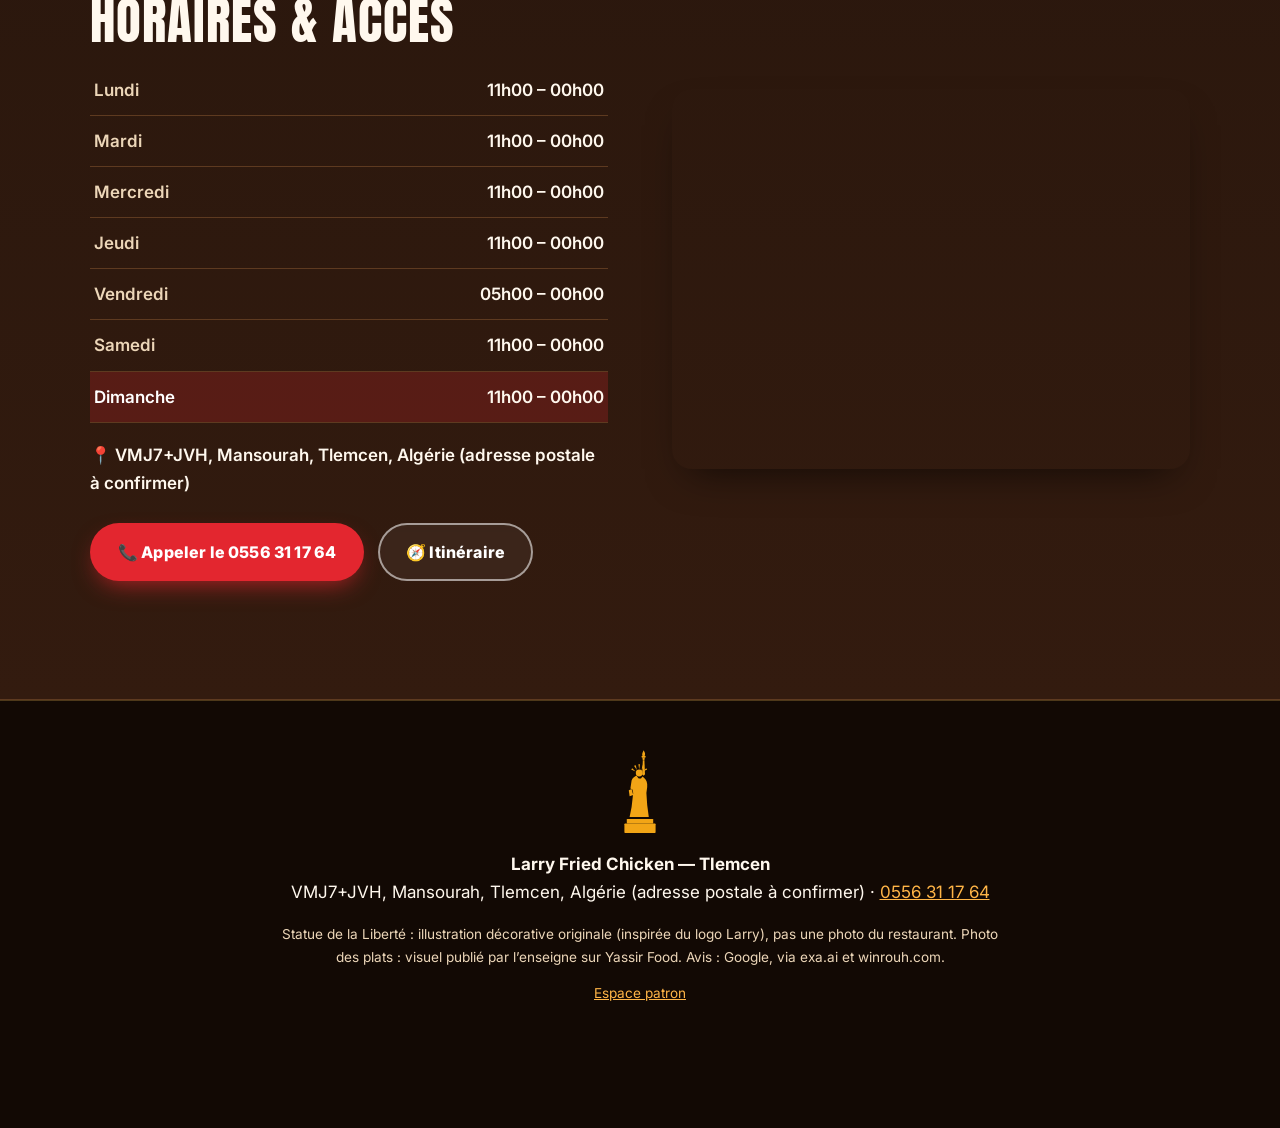
==== commit aee70663: "Refonte visuelle de l'accueil, retrait des lettres en ampoules" ====
--- a/index.html
+++ b/index.html
@@ -7,7 +7,7 @@
 <meta property="og:title" content="Larry Fried Chicken — Tlemcen"><meta property="og:description" content="Poulet frit à l’américaine, tenders, wraps et box. Commande en ligne."><meta property="og:image" content="https://sayler991.github.io/Larry_Fried_Chicken_site/assets/img/ig/plateau-poulet-frites.webp"><meta property="og:type" content="restaurant">
 <link rel="preconnect" href="https://fonts.googleapis.com"><link rel="preconnect" href="https://fonts.gstatic.com" crossorigin>
 <link href="https://fonts.googleapis.com/css2?family=Anton&family=Inter:wght@400;600;800&display=swap" rel="stylesheet">
-<link rel="stylesheet" href="assets/css/style.css?v=bulbs5">
+<link rel="stylesheet" href="assets/css/style.css?v=pol1">
 <script type="application/ld+json">{"@context":"https://schema.org","@type":"Restaurant","name":"Larry Fried Chicken (Tlemcen)","servesCuisine":"Fried chicken","telephone":"+213 556 31 17 64","address":{"@type":"PostalAddress","addressLocality":"Mansourah, Tlemcen","addressCountry":"DZ"},"geo":{"@type":"GeoCoordinates","latitude":34.881498,"longitude":-1.334999},"sameAs":["https://www.instagram.com/larry.fried.chicken/"],"aggregateRating":{"@type":"AggregateRating","ratingValue":"3.9","reviewCount":"138"}}</script>
 </head><body>
 <a class="skip" href="#carte">Aller à la carte</a>
--- a/assets/css/style.css
+++ b/assets/css/style.css
@@ -119,9 +119,78 @@
 @media(max-width:560px){.topband{grid-template-columns:repeat(2,1fr);height:clamp(200px,60vw,300px)}.topband img:nth-child(n+3){display:none}}
 .hero{background:linear-gradient(180deg,rgba(20,10,5,.78) 0,rgba(31,18,11,.84) 55%,rgba(20,10,5,.96) 100%),url(../img/ig/salle-larry.webp) center/cover no-repeat;min-height:70vh}
 @media(min-width:900px){.hero-in{padding-right:0;max-width:760px;margin-left:max(20px,calc((100vw - 1140px)/2))}}
-/* ---- v4 : gros "LARRY" en petites ampoules (style enseigne) en fond de l'accueil ---- */
-.hero{padding-bottom:calc(min(92vw,520px)*.36 + 90px)}
-.hero::before{content:"";position:absolute;left:0;right:0;bottom:46px;height:calc(min(92vw,520px)*.36 + 10px);background:url(../img/larry-bulbs.svg?v=b4) center bottom/contain no-repeat;z-index:1;opacity:1;pointer-events:none;filter:drop-shadow(0 0 10px rgba(255,178,46,.55))}
-@media(min-width:900px){.hero{padding-bottom:calc(min(70vw,900px)*.35 + 100px)}.hero::before{height:calc(min(70vw,900px)*.35 + 10px);bottom:50px}}
-.liberty{z-index:0!important}
+/* ---- v5 : refonte visuelle (mise en page, espacements, typographie, hiérarchie) ---- */
+:root{--r:20px;--sh:0 18px 40px -18px rgba(0,0,0,.65);--gold:#ffc65c}
+body{font-size:17px;line-height:1.65}
+h1,h2,h3{letter-spacing:.02em}
+h2{font-size:clamp(2.1rem,5.5vw,3.2rem);margin-bottom:.35em}
 .liberty{display:none!important}
+.stripes{height:5px}
+/* barre de navigation */
+.nav{padding:10px clamp(16px,4vw,40px);background:rgba(24,13,8,.88);border-bottom:1px solid rgba(255,198,92,.35)}
+.links a{font-size:.82rem;letter-spacing:.1em;font-weight:700;opacity:.9;position:relative;padding:6px 0}.links a::after{content:"";position:absolute;left:0;right:100%;bottom:0;height:2px;background:var(--o);transition:right .2s}.links a:hover{color:#fff;opacity:1}.links a:hover::after{right:0}
+.btn{padding:14px 26px;font-size:1rem;letter-spacing:.01em}
+.btn-green{box-shadow:0 10px 24px -8px rgba(227,38,47,.75);}
+.btn-green:hover{box-shadow:0 14px 28px -8px rgba(227,38,47,.85)}
+.btn-ghost{border-color:rgba(255,255,255,.55);background:rgba(255,255,255,.05);backdrop-filter:blur(4px)}
+/* bandeau photos : plus net, sans bandes collées */
+.topband{display:grid;grid-template-columns:repeat(4,1fr);gap:6px;height:clamp(150px,26vw,280px);padding:6px;background:#140a05;border-bottom:0;position:relative}
+.topband img{border-radius:14px;width:100%;height:100%;object-fit:cover;transition:transform .5s}
+.topband img:hover{transform:scale(1.02)}
+@media(max-width:560px){.topband{grid-template-columns:repeat(2,1fr);height:clamp(190px,56vw,260px)}}
+/* hero */
+.hero{min-height:0;display:flex;flex-direction:column;justify-content:center;padding:clamp(48px,9vw,110px) 0 clamp(56px,9vw,110px);background:linear-gradient(180deg,rgba(20,10,5,.92) 0,rgba(24,13,8,.7) 40%,rgba(20,10,5,.95) 100%),radial-gradient(ellipse at 80% 20%,rgba(194,65,12,.45),transparent 60%),url(../img/ig/salle-larry.webp) center/cover no-repeat}
+.hero::before{display:none!important;content:none}
+.hero-sky{display:none}
+.hero-in{max-width:1140px;margin:0 auto;padding:0 20px!important;width:100%}
+.kick{transform:none;border-radius:999px;padding:6px 14px;font-size:.74rem;letter-spacing:.18em;background:rgba(227,38,47,.95);box-shadow:0 6px 16px -6px rgba(227,38,47,.8)}
+.hero h1{font-size:clamp(3.2rem,12.5vw,6.8rem);line-height:.95;margin:.2em 0 .3em;text-shadow:0 4px 30px rgba(0,0,0,.55)}
+.hero h1 span{color:var(--o);text-shadow:0 4px 30px rgba(0,0,0,.55)}
+.lead{font-size:clamp(1.05rem,2.4vw,1.25rem);max-width:30em;color:#f6e3c6;margin:0 0 1.2em}
+.live-status{background:rgba(255,255,255,.12);backdrop-filter:blur(4px)}
+.cta{margin:26px 0 22px;gap:14px}
+.badges li{border:1px solid rgba(255,255,255,.22);background:rgba(255,255,255,.06);font-size:.82rem;padding:6px 14px}
+@media(min-width:900px){
+ .hero-in{max-width:1140px!important;margin:0 auto!important;padding-right:360px!important}
+ .hero-logo{display:block;right:max(40px,calc((100vw - 1140px)/2 + 20px));top:50%;transform:translateY(-50%);width:300px;border:6px solid rgba(255,255,255,.92);box-shadow:0 30px 60px -20px rgba(0,0,0,.8),0 0 0 12px rgba(255,198,92,.18)}
+}
+/* bande défilante */
+.ticker{transform:none;font-size:1.15rem;letter-spacing:.06em;padding:12px 0;border-block:0;background:linear-gradient(90deg,#b9161e,#e3262f 40%,#ea580c)}
+/* sections */
+.sec{padding:clamp(56px,8vw,96px) 0}
+.sec-h{margin-bottom:28px;max-width:44rem}
+.sec .kick{background:none;box-shadow:none;padding:0;color:var(--o);letter-spacing:.2em;margin-bottom:.4em}
+.sec-h p.mut{font-size:1.02rem}
+/* carte */
+.tabs{background:rgba(31,18,11,.94);backdrop-filter:blur(8px);padding:12px 0;top:60px}
+.tabs a{border-color:rgba(255,255,255,.18);font-weight:700;padding:9px 18px}
+.tabs a.on{box-shadow:0 6px 16px -6px rgba(227,38,47,.8)}
+.cat{margin:40px 0 0}.cat h3{font-size:1.7rem;border-bottom:1px solid rgba(255,198,92,.35);padding-bottom:10px;margin-bottom:18px}
+.items{gap:14px}
+.item{padding:16px;border-radius:var(--r);border:1px solid rgba(255,198,92,.18);box-shadow:var(--sh);background:linear-gradient(160deg,#432816,#2f1d10);transition:transform .2s,border-color .2s}
+.item:hover{transform:translateY(-3px);border-color:rgba(255,198,92,.5)}
+.item img{border:0;border-radius:14px;width:104px;height:104px}
+.it-h b{font-size:1.1rem}
+.item p{font-size:.94rem;line-height:1.5}
+.od-intro{margin:6px 0 4px;max-width:none;border-color:rgba(227,38,47,.5)}
+/* à propos */
+.sec.alt{background:linear-gradient(180deg,#2a170d,#331b0f)}
+.split{gap:clamp(28px,5vw,64px)}
+#about-text{font-size:1.05rem;color:#f6e3c6}
+.chips li{background:rgba(255,255,255,.06);border-color:rgba(255,198,92,.3);padding:7px 14px}
+.about-photo,.gallery.big figure,.gallery figure,.gallery.big figure:nth-child(odd){transform:none!important;border:0;border-radius:var(--r);box-shadow:var(--sh)!important;background:#140a05}
+.about-photo figcaption,.gallery.big figcaption{background:#140a05;color:#cdb594}
+.gallery.big{gap:12px}.gallery.big img{aspect-ratio:1/1;transition:transform .4s}.gallery.big figure:hover img{transform:scale(1.04)}
+/* avis */
+.rev{box-shadow:var(--sh);border-radius:var(--r);padding:24px;border-top:4px solid var(--g)}
+.rev p{font-size:1rem;line-height:1.6}.rev footer{margin-top:10px}
+/* horaires */
+.hours th{font-weight:600;color:var(--mut)}.hours td{text-align:right;font-weight:600}.hours th,.hours td{padding:11px 4px}
+.hours tr.today{background:rgba(227,38,47,.22);border-radius:8px}.hours tr.today th{color:#fff}
+.addr{margin:18px 0 0}
+.map iframe{border:0;box-shadow:var(--sh);height:380px}
+/* pied de page */
+.foot{background:#120904;border-top:1px solid rgba(255,198,92,.25);padding:48px 0 110px}
+.foot p{max-width:46rem;margin-inline:auto}
+@media(prefers-reduced-motion:reduce){.item,.topband img,.gallery.big img{transition:none}}
+.it-t .tag{align-self:flex-start}
